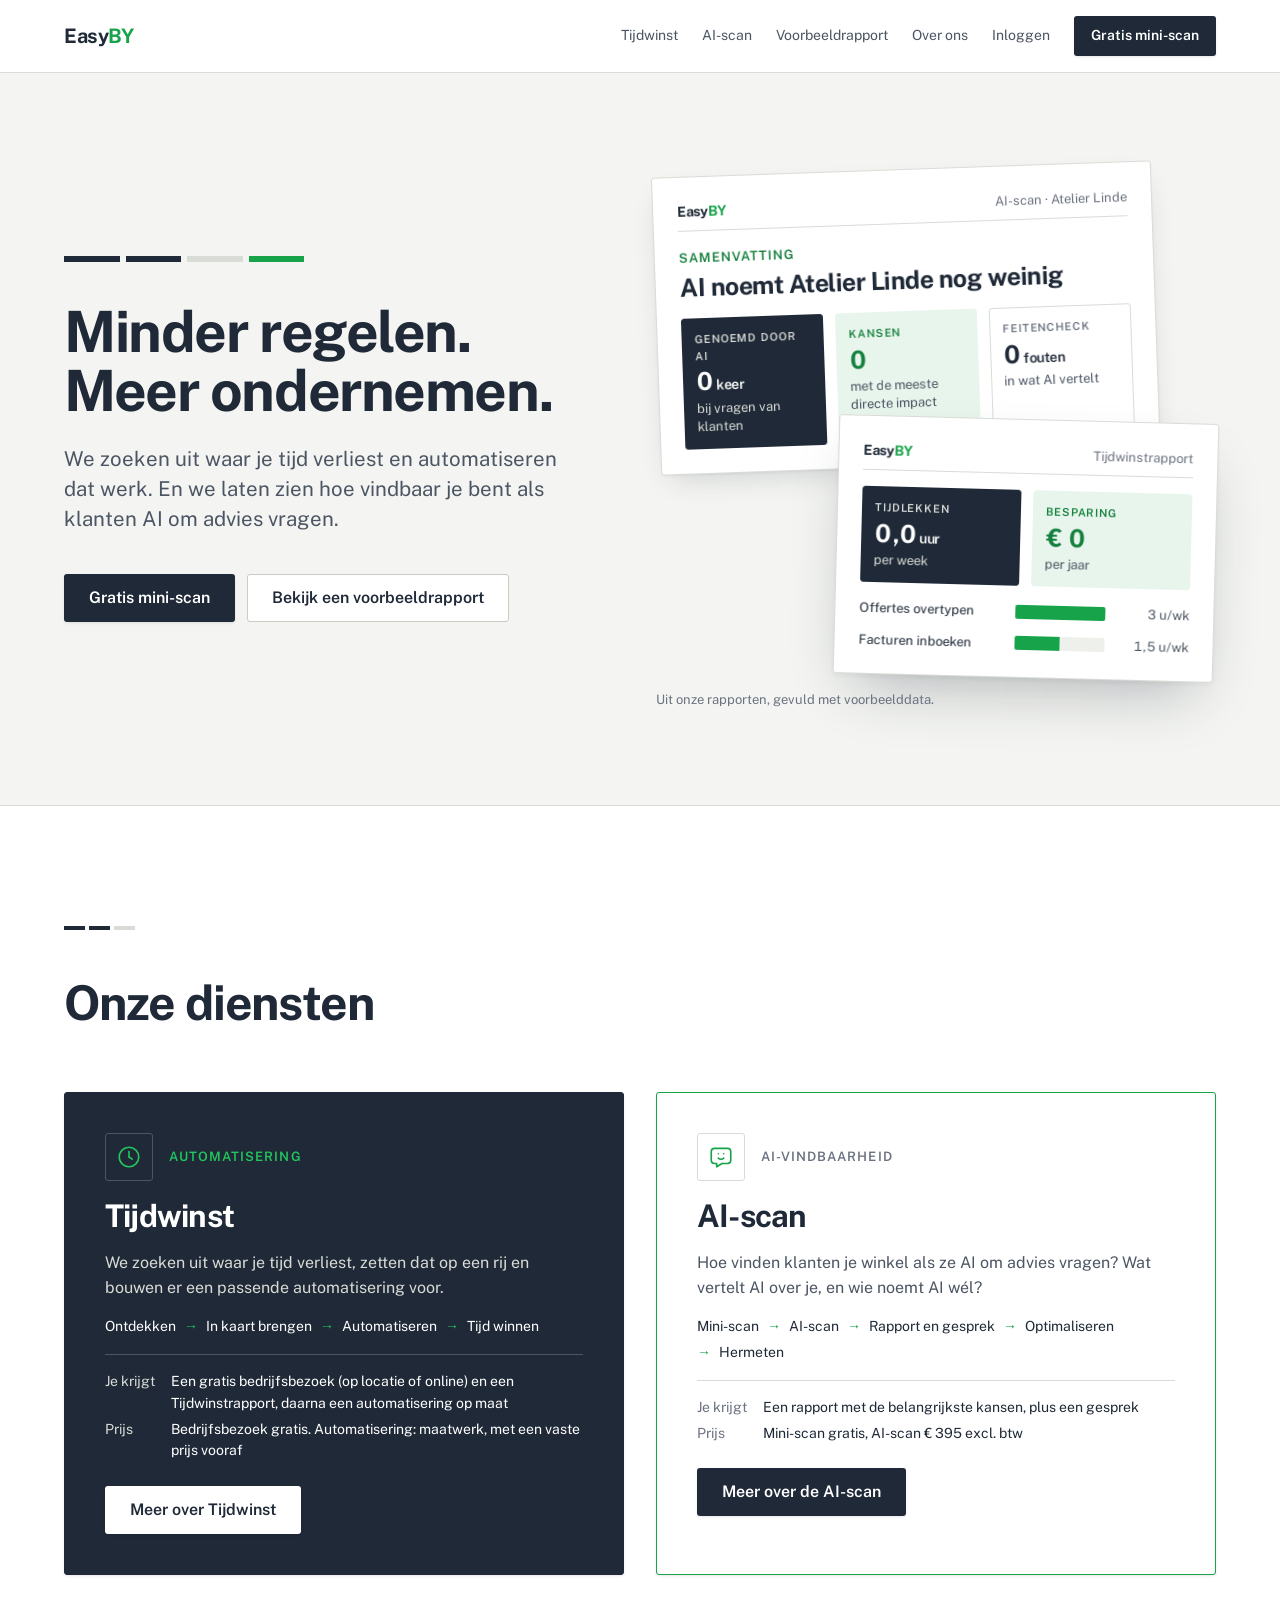
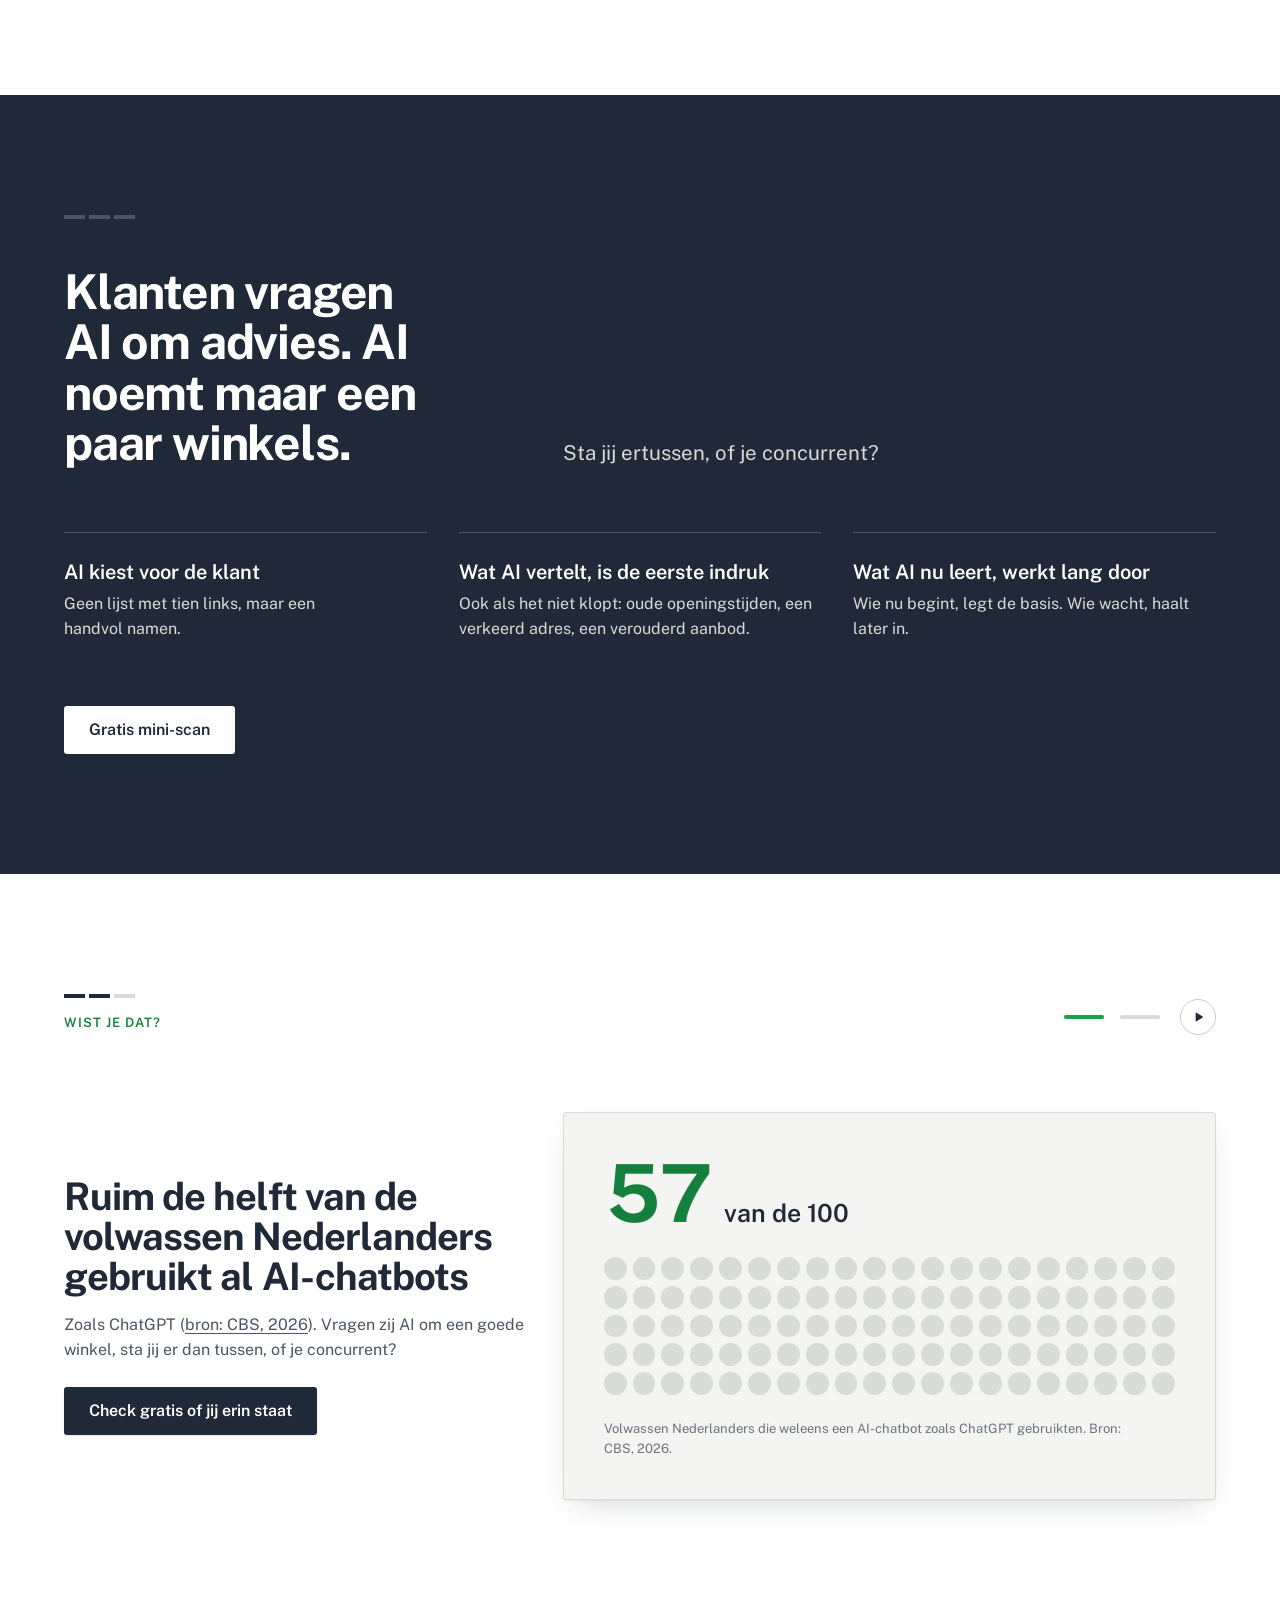
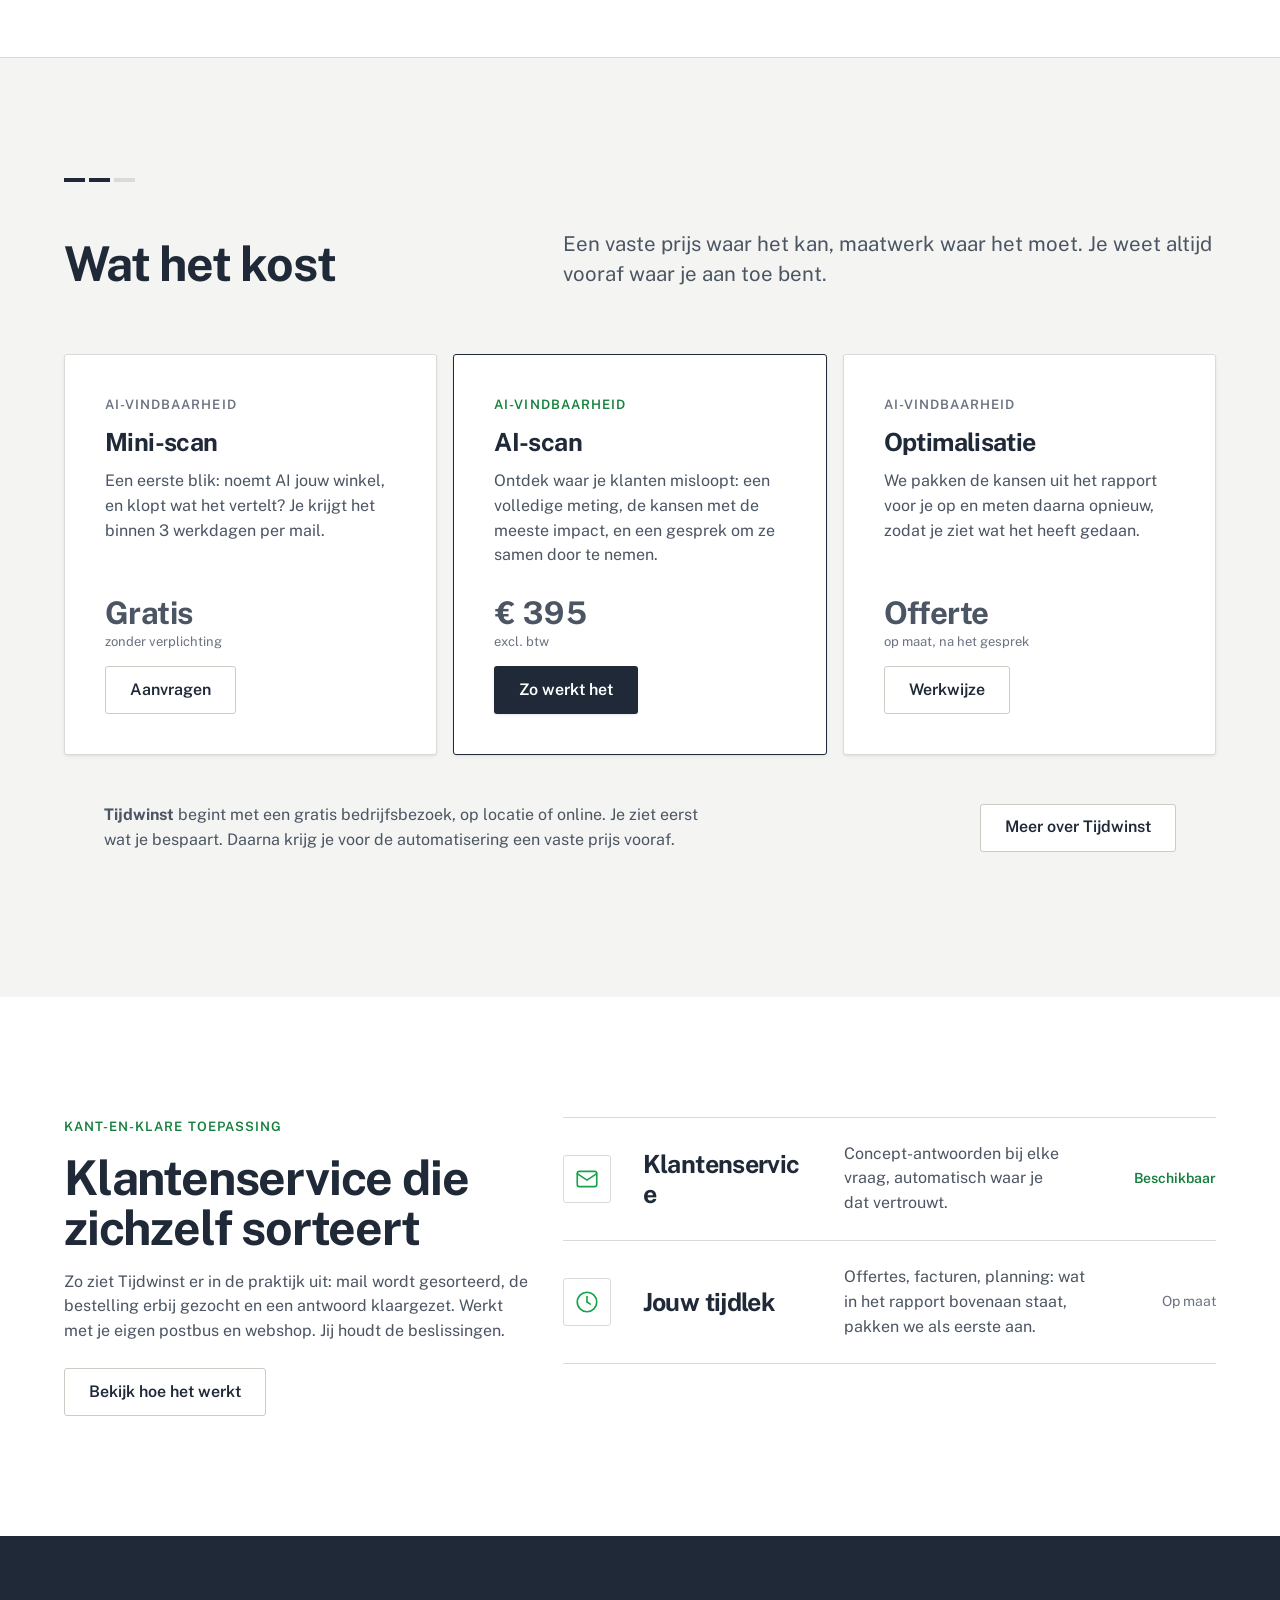
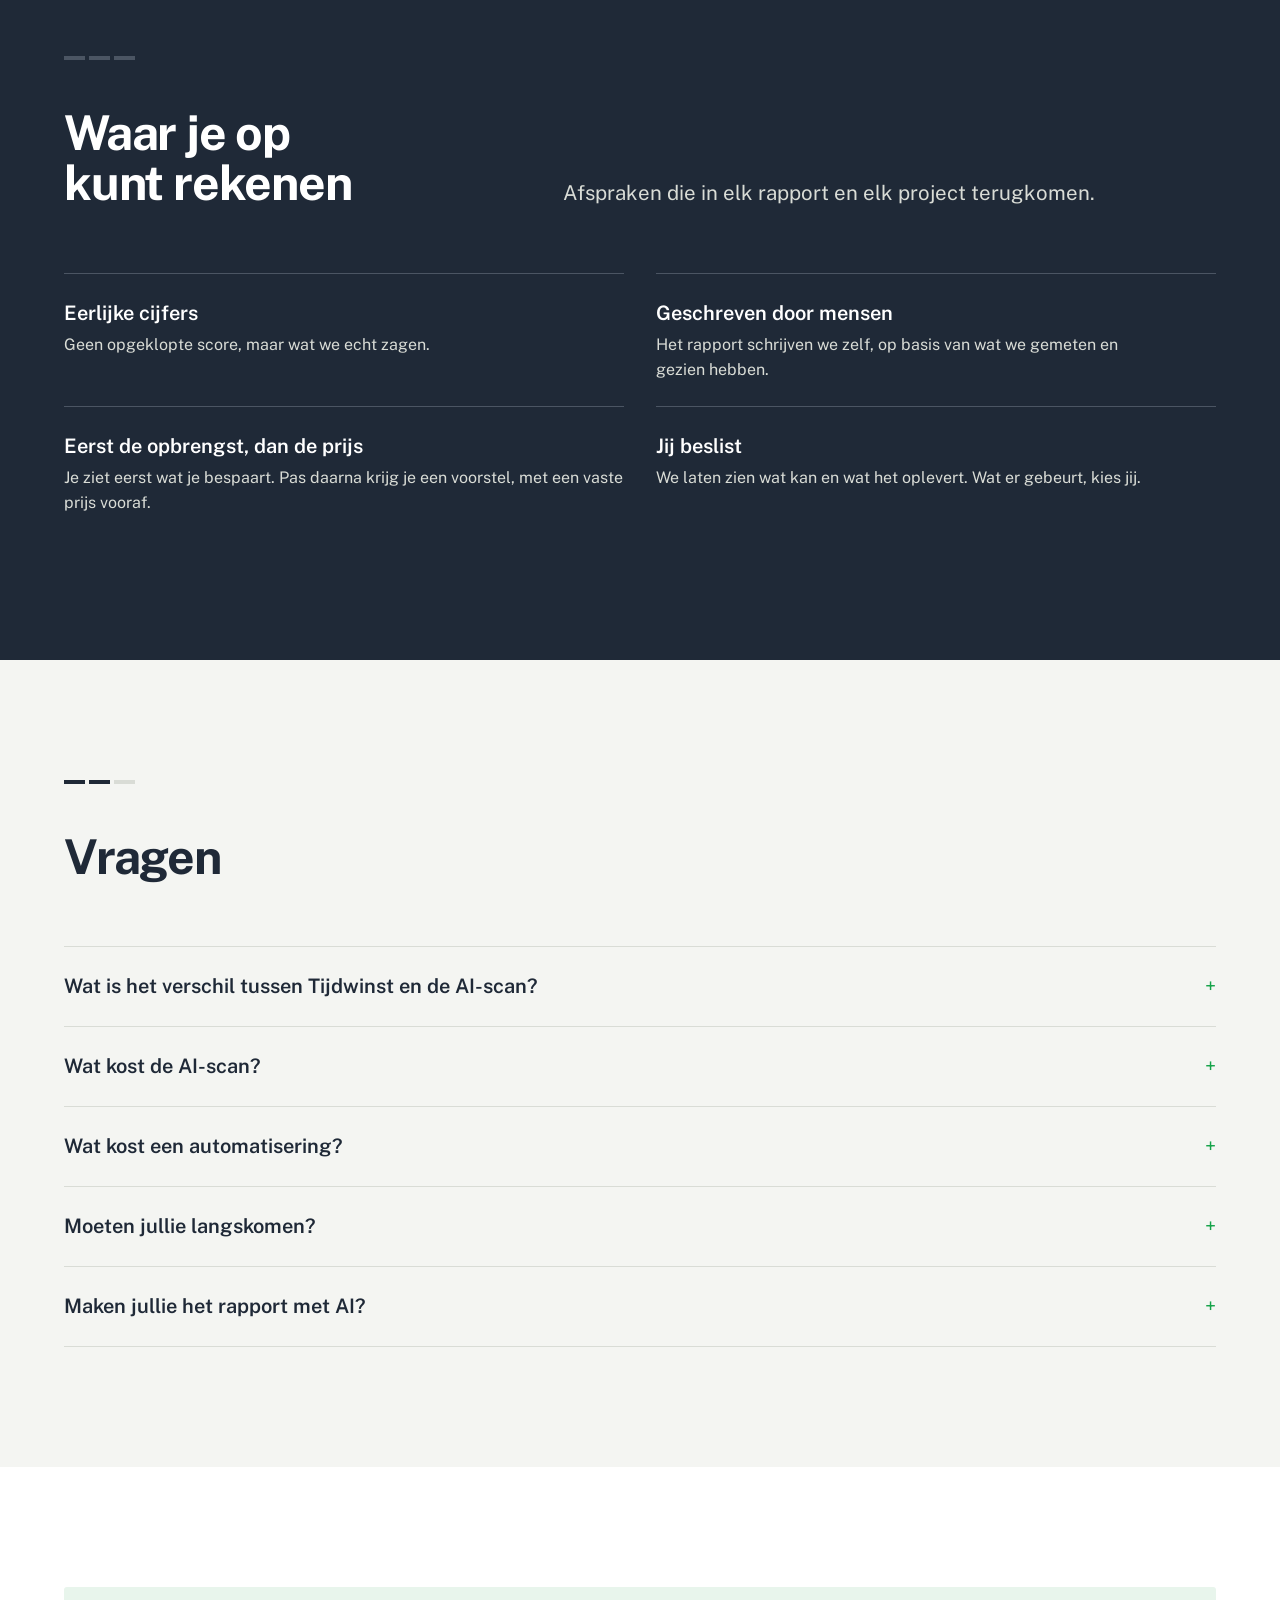
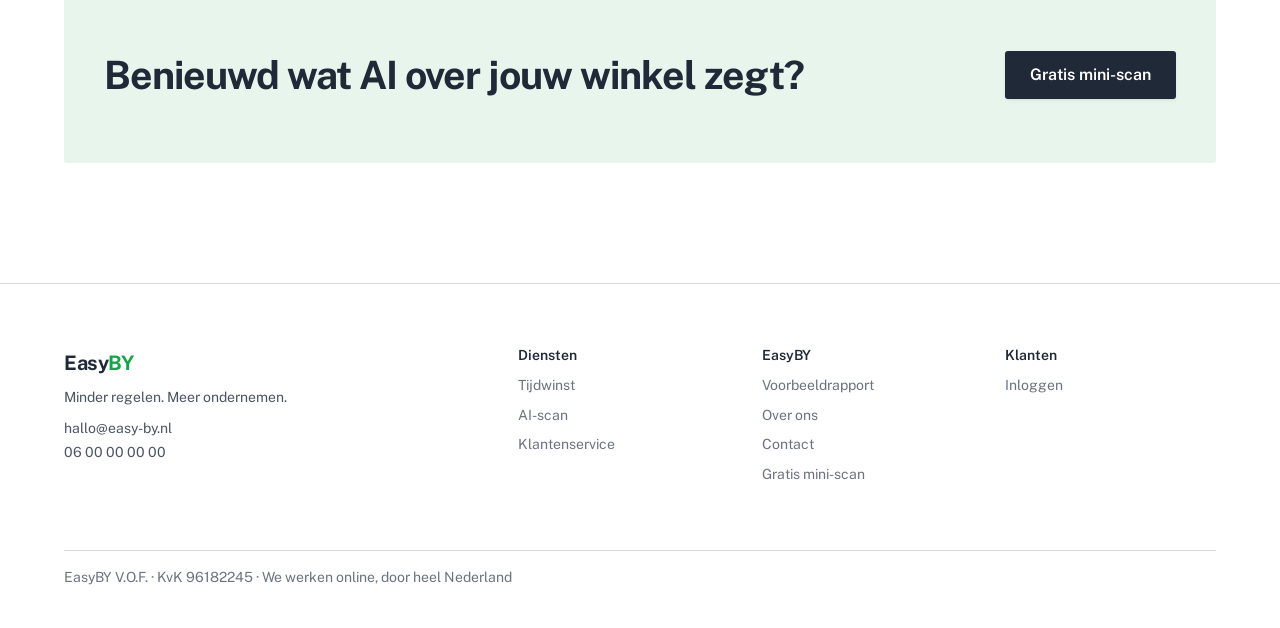
==== index.html @ 943b8119 "feat: wist je dat als carrousel met cbs-cijfer en ai-overzicht Co-Authored-By: Claude Opus 5.5 <nore" ====
<!doctype html>
<html lang="nl">
<head>
  <meta charset="utf-8">
  <meta name="viewport" content="width=device-width, initial-scale=1">
  <title>EasyBY: tijdwinst en AI-vindbaarheid voor ondernemers</title>
  <meta name="description" content="EasyBY automatiseert het regelwerk van ondernemers en laat zien hoe AI over je winkel praat. Gratis mini-scan, AI-scan voor € 395 excl. btw.">
  <link rel="preload" href="fonts/public-sans-latin.woff2" as="font" type="font/woff2" crossorigin>
  <link rel="stylesheet" href="site.css">
  <script src="site.js" defer></script>
  <script type="application/ld+json">
{
  "@context": "https://schema.org",
  "@graph": [
    {
      "@type": "Organization",
      "@id": "https://easy-by.nl/#organisatie",
      "name": "EasyBY V.O.F.",
      "url": "https://easy-by.nl/",
      "slogan": "Minder regelen. Meer ondernemen.",
      "email": "hallo@easy-by.nl",
      "areaServed": "NL",
      "identifier": {
        "@type": "PropertyValue",
        "propertyID": "KvK",
        "value": "96182245"
      }
    },
    {
      "@type": "Service",
      "name": "Tijdwinst: automatisering voor ondernemers",
      "provider": {
        "@id": "https://easy-by.nl/#organisatie"
      },
      "url": "https://easy-by.nl/tijdwinst.html",
      "description": "Uitzoeken waar ondernemers tijd verliezen, dat op een rij zetten in een Tijdwinstrapport en er een passende automatisering voor bouwen."
    },
    {
      "@type": "Service",
      "name": "AI-scan: AI-vindbaarheid voor winkels",
      "provider": {
        "@id": "https://easy-by.nl/#organisatie"
      },
      "url": "https://easy-by.nl/ai-scan.html",
      "description": "Laten zien hoe AI-assistenten over een winkel praten, of dat klopt en wie AI wél noemt.",
      "offers": [
        {
          "@type": "Offer",
          "name": "Mini-scan",
          "price": "0",
          "priceCurrency": "EUR"
        },
        {
          "@type": "Offer",
          "name": "AI-scan (rapport en gesprek)",
          "price": "395.00",
          "priceCurrency": "EUR",
          "priceSpecification": {
            "@type": "PriceSpecification",
            "price": "395.00",
            "priceCurrency": "EUR",
            "valueAddedTaxIncluded": false
          }
        }
      ]
    }
  ]
}
  </script>
</head>
<body>
  <header class="nav">
    <div class="container nav__in">
      <a class="wordmark" href="index.html" aria-label="EasyBY, naar de voorpagina">Easy<span>BY</span></a>
      <nav class="nav__links" aria-label="Hoofdmenu">
        <a href="tijdwinst.html">Tijdwinst</a>
        <a href="ai-scan.html"><span class="nobr">AI-scan</span></a>
        <a href="voorbeeldrapport.html">Voorbeeldrapport</a>
        <a href="over-ons.html">Over ons</a>
      </nav>
      <a class="nav__login" href="inloggen.html">Inloggen</a>
      <a class="btn btn--ink btn--sm" href="mini-scan.html">Gratis mini-scan</a>
    </div>
  </header>

  <main>
    <section class="hero">
      <div class="container hero__grid">
        <div>
          <div class="streepjes" aria-hidden="true"><i></i><i></i><i></i><i></i></div>
          <h1 class="belofte"><span>Minder regelen.</span> <span>Meer ondernemen.</span></h1>
          <p class="lead">We zoeken uit waar je tijd verliest en automatiseren dat werk. En we laten zien hoe vindbaar je bent als klanten AI om advies vragen.</p>
          <div class="actions">
            <a class="btn btn--ink" href="mini-scan.html">Gratis mini-scan</a>
            <a class="btn btn--line" href="voorbeeldrapport.html">Bekijk een voorbeeldrapport</a>
          </div>
        </div>

        <figure class="preview">
          <div class="r-sheet r-sheet--a" aria-label="Voorbeeld: samenvatting van een AI-scanrapport">
            <div class="r-head"><span class="wordmark">Easy<span>BY</span></span><span>AI-scan · Atelier Linde</span></div>
            <span class="label label--green">Samenvatting</span>
            <p class="r-title">AI noemt Atelier Linde nog weinig</p>
            <div class="r-tiles">
              <div class="r-tile r-tile--dark"><div class="label">Genoemd door AI</div><div class="r-figure">9<span> keer</span></div><div class="r-unit">bij vragen van klanten</div></div>
              <div class="r-tile r-tile--green"><div class="label">Kansen</div><div class="r-figure">3</div><div class="r-unit">met de meeste directe impact</div></div>
              <div class="r-tile"><div class="label">Feitencheck</div><div class="r-figure">2<span> fouten</span></div><div class="r-unit">in wat AI vertelt</div></div>
            </div>
          </div>
          <div class="r-sheet r-sheet--b" aria-label="Voorbeeld: samenvatting van een Tijdwinstrapport">
            <div class="r-head"><span class="wordmark">Easy<span>BY</span></span><span>Tijdwinstrapport</span></div>
            <div class="r-tiles" style="--tiles: 2">
              <div class="r-tile r-tile--dark"><div class="label">Tijdlekken</div><div class="r-figure">6,5<span> uur</span></div><div class="r-unit">per week</div></div>
              <div class="r-tile r-tile--green"><div class="label">Besparing</div><div class="r-figure">€ 10.465</div><div class="r-unit">per jaar</div></div>
            </div>
            <div class="r-bars">
              <div class="r-bar"><span class="r-bar__name">Offertes overtypen</span><span class="r-bar__track"><span class="r-bar__fill" style="--v: 1"></span></span><span class="r-bar__value">3 u/wk</span></div>
              <div class="r-bar"><span class="r-bar__name">Facturen inboeken</span><span class="r-bar__track"><span class="r-bar__fill" style="--v: 0.5"></span></span><span class="r-bar__value">1,5 u/wk</span></div>
            </div>
          </div>
          <figcaption>Uit onze rapporten, gevuld met voorbeelddata.</figcaption>
        </figure>
      </div>
    </section>

    <section class="section" id="diensten">
      <div class="container">
        <div class="section__head">
          <div class="streepjes streepjes--kop" aria-hidden="true"><i></i><i></i><i></i><i></i></div>
          <h2>Onze diensten</h2>
        </div>
        <div class="services">
          <article class="tile service service--dark reveal">
            <div class="service__top"><span class="icon" aria-hidden="true"><svg viewBox="0 0 24 24" fill="none" stroke="currentColor" stroke-width="1.5" stroke-linecap="round" stroke-linejoin="round"><path d="M3 12a9 9 0 1 0 18 0a9 9 0 1 0 -18 0" /><path d="M12 12l3 2" /><path d="M12 7v5" /></svg></span><span class="label">Automatisering</span></div>
            <h3>Tijdwinst</h3>
            <p>We zoeken uit waar je tijd verliest, zetten dat op een rij en bouwen er een passende automatisering voor.</p>
            <ol class="flow" aria-label="Werkwijze">
              <li>Ontdekken</li><li>In kaart brengen</li><li>Automatiseren</li><li>Tijd winnen</li>
            </ol>
            <dl class="service__facts">
              <dt>Je krijgt</dt><dd>Een gratis bedrijfsbezoek (op locatie of online) en een Tijdwinstrapport, daarna een automatisering op maat</dd>
              <dt>Prijs</dt><dd>Bedrijfsbezoek gratis. Automatisering: maatwerk, met een vaste prijs vooraf</dd>
            </dl>
            <a class="btn btn--ink" href="tijdwinst.html">Meer over Tijdwinst</a>
          </article>
          <article class="tile service service--accent reveal">
            <div class="service__top"><span class="icon" aria-hidden="true"><svg viewBox="0 0 24 24" fill="none" stroke="currentColor" stroke-width="1.5" stroke-linecap="round" stroke-linejoin="round"><path d="M18 4a3 3 0 0 1 3 3v8a3 3 0 0 1 -3 3h-5l-5 3v-3h-2a3 3 0 0 1 -3 -3v-8a3 3 0 0 1 3 -3h12" /><path d="M9.5 9h.01" /><path d="M14.5 9h.01" /><path d="M9.5 13a3.5 3.5 0 0 0 5 0" /></svg></span><span class="label">AI-vindbaarheid</span></div>
            <h3><span class="nobr">AI-scan</span></h3>
            <p>Hoe vinden klanten je winkel als ze AI om advies vragen? Wat vertelt AI over je, en wie noemt AI wél?</p>
            <ol class="flow" aria-label="Werkwijze">
              <li><span class="nobr">Mini-scan</span></li><li><span class="nobr">AI-scan</span></li><li>Rapport en gesprek</li><li>Optimaliseren</li><li>Hermeten</li>
            </ol>
            <dl class="service__facts">
              <dt>Je krijgt</dt><dd>Een rapport met de belangrijkste kansen, plus een gesprek</dd>
              <dt>Prijs</dt><dd><span class="nobr">Mini-scan</span> gratis, <span class="nobr">AI-scan</span> € 395 excl. btw</dd>
            </dl>
            <a class="btn btn--ink" href="ai-scan.html">Meer over de AI-scan</a>
          </article>
        </div>
      </div>
    </section>

    <section class="section board" id="waarom-nu">
      <div class="container">
        <div class="section__head">
          <div class="streepjes streepjes--kop" aria-hidden="true"><i></i><i></i><i></i><i></i></div>
          <h2>Klanten vragen AI om advies. AI noemt maar een paar winkels.</h2>
          <p class="lead">Sta jij ertussen, of je concurrent?</p>
        </div>
        <ul class="never never--3">
          <li><strong>AI kiest voor de klant</strong><span>Geen lijst met tien links, maar een handvol namen.</span></li>
          <li><strong>Wat AI vertelt, is de eerste indruk</strong><span>Ook als het niet klopt: oude openingstijden, een verkeerd adres, een verouderd aanbod.</span></li>
          <li><strong>Wat AI nu leert, werkt lang door</strong><span>Wie nu begint, legt de basis. Wie wacht, haalt later in.</span></li>
        </ul>
        <div class="board__cta"><a class="btn btn--light" href="mini-scan.html">Gratis mini-scan</a></div>
      </div>
    </section>

    <section class="section wistje" id="wist-je-dat">
      <div class="container">
        <div class="carrousel" data-interval="8000" role="region" aria-roledescription="carrousel" aria-label="Wist je dat?">
          <div class="carrousel__kop">
            <div>
              <div class="streepjes streepjes--kop" aria-hidden="true"><i></i><i></i><i></i><i></i></div>
              <span class="label label--green">Wist je dat?</span>
            </div>
            <div class="carrousel__bediening">
              <button class="carrousel__stip is-actief" type="button" aria-label="Dia 1: AI-chatbots in Nederland" aria-current="true"><span></span></button>
              <button class="carrousel__stip" type="button" aria-label="Dia 2: het AI-overzicht in Google"><span></span></button>
              <button class="carrousel__pauze" type="button" aria-label="Pauzeer de carrousel"><svg class="ico-pauze" viewBox="0 0 24 24" fill="currentColor" aria-hidden="true"><rect x="6" y="5" width="4" height="14" rx="1"/><rect x="14" y="5" width="4" height="14" rx="1"/></svg><svg class="ico-speel" viewBox="0 0 24 24" fill="currentColor" aria-hidden="true"><path d="M8 5.5v13a1 1 0 0 0 1.5 .86l10.5-6.5a1 1 0 0 0 0-1.72L9.5 4.64A1 1 0 0 0 8 5.5z"/></svg></button>
            </div>
          </div>
          <div class="carrousel__baan" aria-live="off">
            <article class="carrousel__dia split split--wistje is-actief" aria-roledescription="dia" aria-label="1 van 2">
              <div class="split__text">
                <h2>Ruim de helft van de volwassen Nederlanders gebruikt al <span class="nobr">AI-chatbots</span></h2>
                <p>Zoals ChatGPT (<a href="https://www.cbs.nl/nl-nl/longread/diversen/2026/ai-in-de-samenleving-ervaringen-en-opinies" rel="noopener" target="_blank">bron: CBS, 2026</a>). Vragen zij AI om een goede winkel, sta jij er dan tussen, of je concurrent?</p>
                <a class="btn btn--ink" href="mini-scan.html">Check gratis of jij erin staat</a>
              </div>
              <figure class="stat reveal" aria-label="57 van de 100 volwassen Nederlanders heeft weleens een AI-chatbot gebruikt">
                <div class="stat__cijfer"><span class="stat__getal">57</span><span class="stat__eenheid">van de 100</span></div>
                <div class="stat__stippen" aria-hidden="true"><i class="is-aan"></i><i class="is-aan"></i><i class="is-aan"></i><i class="is-aan"></i><i class="is-aan"></i><i class="is-aan"></i><i class="is-aan"></i><i class="is-aan"></i><i class="is-aan"></i><i class="is-aan"></i><i class="is-aan"></i><i class="is-aan"></i><i class="is-aan"></i><i class="is-aan"></i><i class="is-aan"></i><i class="is-aan"></i><i class="is-aan"></i><i class="is-aan"></i><i class="is-aan"></i><i class="is-aan"></i><i class="is-aan"></i><i class="is-aan"></i><i class="is-aan"></i><i class="is-aan"></i><i class="is-aan"></i><i class="is-aan"></i><i class="is-aan"></i><i class="is-aan"></i><i class="is-aan"></i><i class="is-aan"></i><i class="is-aan"></i><i class="is-aan"></i><i class="is-aan"></i><i class="is-aan"></i><i class="is-aan"></i><i class="is-aan"></i><i class="is-aan"></i><i class="is-aan"></i><i class="is-aan"></i><i class="is-aan"></i><i class="is-aan"></i><i class="is-aan"></i><i class="is-aan"></i><i class="is-aan"></i><i class="is-aan"></i><i class="is-aan"></i><i class="is-aan"></i><i class="is-aan"></i><i class="is-aan"></i><i class="is-aan"></i><i class="is-aan"></i><i class="is-aan"></i><i class="is-aan"></i><i class="is-aan"></i><i class="is-aan"></i><i class="is-aan"></i><i class="is-aan"></i><i></i><i></i><i></i><i></i><i></i><i></i><i></i><i></i><i></i><i></i><i></i><i></i><i></i><i></i><i></i><i></i><i></i><i></i><i></i><i></i><i></i><i></i><i></i><i></i><i></i><i></i><i></i><i></i><i></i><i></i><i></i><i></i><i></i><i></i><i></i><i></i><i></i><i></i><i></i><i></i><i></i><i></i><i></i></div>
                <figcaption>Volwassen Nederlanders die weleens een <span class="nobr">AI-chatbot</span> zoals ChatGPT gebruikten. Bron: CBS, 2026.</figcaption>
              </figure>
            </article>
            <article class="carrousel__dia split split--wistje" aria-roledescription="dia" aria-label="2 van 2">
              <div class="split__text">
                <h2>Google geeft nu vaak eerst zelf antwoord</h2>
                <p>Bij veel zoekopdrachten zet Google bovenaan een <strong class="nobr">AI-overzicht</strong>: een antwoord dat AI samenstelt, nog vóór de gewone zoekresultaten. Sinds mei 2025 ook in het Nederlands (<a href="https://blog.google/intl/nl-nl/product/zoeken-kijken/googlen-is-nu-nog-eenvoudiger-met-ai-overzichten-in-het-nederlands/" rel="noopener" target="_blank">bron: Google</a>).</p>
                <p>Dat antwoord noemt een paar winkels, en daar kijkt je klant als eerste naar. Je website schuift naar beneden, ook als je daar altijd bovenaan stond.</p>
                <p><strong>Daarom is <span class="nobr">AI-vindbaarheid</span> nu net zo belangrijk als gevonden worden in Google.</strong></p>
                <a class="btn btn--ink" href="mini-scan.html">Check gratis of jij erin staat</a>
              </div>
              <figure class="serp reveal" aria-label="Illustratie: een zoekpagina met bovenaan een AI-overzicht dat een paar winkels noemt, en de gewone zoekresultaten daaronder">
                <div class="serp__bar"><svg viewBox="0 0 24 24" fill="none" stroke="currentColor" stroke-width="1.75" stroke-linecap="round" stroke-linejoin="round" aria-hidden="true"><path d="M3 10a7 7 0 1 0 14 0a7 7 0 1 0 -14 0" /><path d="M21 21l-6 -6" /></svg><span>kledingwinkel in zwolle</span></div>
                <div class="serp__ai">
                  <div class="serp__ai-kop"><svg viewBox="0 0 24 24" fill="none" stroke="currentColor" stroke-width="1.75" stroke-linecap="round" stroke-linejoin="round" aria-hidden="true"><path d="M16 18a2 2 0 0 1 2 2a2 2 0 0 1 2 -2a2 2 0 0 1 -2 -2a2 2 0 0 1 -2 2m0 -12a2 2 0 0 1 2 2a2 2 0 0 1 2 -2a2 2 0 0 1 -2 -2a2 2 0 0 1 -2 2m-7 12a6 6 0 0 1 6 -6a6 6 0 0 1 -6 -6a6 6 0 0 1 -6 6a6 6 0 0 1 6 6" /></svg>AI-overzicht</div>
                  <p>Leuke kledingwinkels in Zwolle zijn onder andere:</p>
                  <ul>
                    <li><b>Boutique Noord</b>, bekend om Scandinavische merken</li>
                    <li><b>Studio Vlinder</b>, met een ruime collectie jurken</li>
                    <li class="serp__jij"><b>Jouw winkel?</b></li>
                  </ul>
                </div>
                <div class="serp__results" aria-hidden="true">
                  <div class="serp__result"><i></i><i></i><i></i></div>
                  <div class="serp__result"><i></i><i></i><i></i></div>
                </div>
                <figcaption>Illustratie met voorbeelddata. Gewone zoekresultaten staan pas onder het <span class="nobr">AI-overzicht</span>.</figcaption>
              </figure>
            </article>
          </div>
        </div>
      </div>
    </section>

    <section class="section section--kalk" id="aanbod">
      <div class="container">
        <div class="section__head">
          <div class="streepjes streepjes--kop" aria-hidden="true"><i></i><i></i><i></i><i></i></div>
          <h2>Wat het kost</h2>
          <p class="lead">Een vaste prijs waar het kan, maatwerk waar het moet. Je weet altijd vooraf waar je aan toe bent.</p>
        </div>
        <ul class="offer">
          <li class="tile reveal">
            <span class="label"><span class="nobr">AI-vindbaarheid</span></span>
            <h3><span class="nobr">Mini-scan</span></h3>
            <p>Een eerste blik: noemt AI jouw winkel, en klopt wat het vertelt? Je krijgt het binnen 3 werkdagen per mail.</p>
            <p class="price">Gratis<small>zonder verplichting</small></p><a class="btn btn--line" href="mini-scan.html">Aanvragen</a>
          </li>
          <li class="tile offer--main reveal">
            <span class="label label--green"><span class="nobr">AI-vindbaarheid</span></span>
            <h3><span class="nobr">AI-scan</span></h3>
            <p>Ontdek waar je klanten misloopt: een volledige meting, de kansen met de meeste impact, en een gesprek om ze samen door te nemen.</p>
            <p class="price">€ 395<small>excl. btw</small></p><a class="btn btn--ink" href="ai-scan.html">Zo werkt het</a>
          </li>
          <li class="tile reveal">
            <span class="label"><span class="nobr">AI-vindbaarheid</span></span>
            <h3>Optimalisatie</h3>
            <p>We pakken de kansen uit het rapport voor je op en meten daarna opnieuw, zodat je ziet wat het heeft gedaan.</p>
            <p class="price">Offerte<small>op maat, na het gesprek</small></p><a class="btn btn--line" href="ai-scan.html#werkwijze">Werkwijze</a>
          </li>
        </ul>
        <div class="offer__extra">
          <p><strong>Tijdwinst</strong> begint met een gratis bedrijfsbezoek, op locatie of online. Je ziet eerst wat je bespaart. Daarna krijg je voor de automatisering een vaste prijs vooraf.</p>
          <a class="btn btn--line" href="tijdwinst.html">Meer over Tijdwinst</a>
        </div>
      </div>
    </section>

    <section class="section">
      <div class="container split">
        <div class="split__text">
          <span class="label label--green">Kant-en-klare toepassing</span>
          <h2>Klantenservice die zichzelf sorteert</h2>
          <p>Zo ziet Tijdwinst er in de praktijk uit: mail wordt gesorteerd, de bestelling erbij gezocht en een antwoord klaargezet. Werkt met je eigen postbus en webshop. Jij houdt de beslissingen.</p>
          <a class="btn btn--line" href="klantenservice.html">Bekijk hoe het werkt</a>
        </div>
        <ul class="rows">
          <li>
            <span class="icon" aria-hidden="true"><svg viewBox="0 0 24 24" fill="none" stroke="currentColor" stroke-width="1.5" stroke-linecap="round" stroke-linejoin="round"><path d="M3 7a2 2 0 0 1 2 -2h14a2 2 0 0 1 2 2v10a2 2 0 0 1 -2 2h-14a2 2 0 0 1 -2 -2v-10" /><path d="M3 7l9 6l9 -6" /></svg></span>
            <h3>Klantenservice</h3>
            <p>Concept-antwoorden bij elke vraag, automatisch waar je dat vertrouwt.</p>
            <span class="state state--live">Beschikbaar</span>
          </li>
          <li>
            <span class="icon" aria-hidden="true"><svg viewBox="0 0 24 24" fill="none" stroke="currentColor" stroke-width="1.5" stroke-linecap="round" stroke-linejoin="round"><path d="M3 12a9 9 0 1 0 18 0a9 9 0 1 0 -18 0" /><path d="M12 12l3 2" /><path d="M12 7v5" /></svg></span>
            <h3>Jouw tijdlek</h3>
            <p>Offertes, facturen, planning: wat in het rapport bovenaan staat, pakken we als eerste aan.</p>
            <span class="state">Op maat</span>
          </li>
        </ul>
      </div>
    </section>

    <section class="section board">
      <div class="container">
        <div class="section__head">
          <div class="streepjes streepjes--kop" aria-hidden="true"><i></i><i></i><i></i><i></i></div>
          <h2>Waar je op kunt rekenen</h2>
          <p class="lead">Afspraken die in elk rapport en elk project terugkomen.</p>
        </div>
        <ul class="never">
          <li><strong>Eerlijke cijfers</strong><span>Geen opgeklopte score, maar wat we echt zagen.</span></li>
          <li><strong>Geschreven door mensen</strong><span>Het rapport schrijven we zelf, op basis van wat we gemeten en gezien hebben.</span></li>
          <li><strong>Eerst de opbrengst, dan de prijs</strong><span>Je ziet eerst wat je bespaart. Pas daarna krijg je een voorstel, met een vaste prijs vooraf.</span></li>
          <li><strong>Jij beslist</strong><span>We laten zien wat kan en wat het oplevert. Wat er gebeurt, kies jij.</span></li>
        </ul>
      </div>
    </section>

    <section class="section section--kalk" id="vragen">
      <div class="container">
        <div class="section__head">
          <div class="streepjes streepjes--kop" aria-hidden="true"><i></i><i></i><i></i><i></i></div>
          <h2>Vragen</h2>
        </div>
        <div class="faq">
          <details>
            <summary>Wat is het verschil tussen Tijdwinst en de AI-scan?</summary>
            <p>Tijdwinst gaat over binnen: werk dat je tijd kost, en hoe je dat automatiseert. De <span class="nobr">AI-scan</span> gaat over buiten: of klanten je winkel vinden als ze AI om advies vragen.</p>
          </details>
          <details>
            <summary>Wat kost de AI-scan?</summary>
            <p>De <span class="nobr">mini-scan</span> is gratis. De <span class="nobr">AI-scan</span> met rapport en gesprek kost € 395 excl. btw. Wil je daarna de kansen laten uitvoeren, dan krijg je een offerte op maat.</p>
          </details>
          <details>
            <summary>Wat kost een automatisering?</summary>
            <p>Dat hangt af van wat we bouwen. Je krijgt vooraf een vaste prijs, tenzij we samen iets anders afspreken. Zo kom je niet voor verrassingen te staan.</p>
          </details>
          <details>
            <summary>Moeten jullie langskomen?</summary>
            <p>Het kan, maar het hoeft niet. Het gratis bedrijfsbezoek kan op locatie of als online meeting. Het gesprek over de <span class="nobr">AI-scan</span> is online.</p>
          </details>
          <details>
            <summary>Maken jullie het rapport met AI?</summary>
            <p>Nee. Het rapport is gebaseerd op wat wij gemeten en gezien hebben, en wordt niet door AI geschreven.</p>
          </details>
        </div>
      </div>
    </section>

    <section class="band">
      <div class="container">
        <div class="band__in">
          <h2>Benieuwd wat AI over jouw winkel zegt?</h2>
          <a class="btn btn--ink" href="mini-scan.html">Gratis mini-scan</a>
        </div>
      </div>
    </section>
  </main>

  <footer class="footer">
    <div class="container">
      <div class="footer__grid footer__grid--4">
        <div>
          <a class="wordmark" href="index.html" aria-label="EasyBY, naar de voorpagina">Easy<span>BY</span></a>
          <p>Minder regelen. Meer ondernemen.</p>
          <!-- MOCK: contactgegevens zijn voorbeeldwaarden -->
          <p class="footer__contact"><a href="mailto:hallo@easy-by.nl">hallo@easy-by.nl</a><br><a href="tel:+31600000000">06 00 00 00 00</a></p>
        </div>
        <div>
          <h2>Diensten</h2>
          <ul>
            <li><a href="tijdwinst.html">Tijdwinst</a></li>
            <li><a href="ai-scan.html"><span class="nobr">AI-scan</span></a></li>
            <li><a href="klantenservice.html">Klantenservice</a></li>
          </ul>
        </div>
        <div>
          <h2>EasyBY</h2>
          <ul>
            <li><a href="voorbeeldrapport.html">Voorbeeldrapport</a></li>
            <li><a href="over-ons.html">Over ons</a></li>
            <li><a href="over-ons.html#contact">Contact</a></li>
            <li><a href="mini-scan.html">Gratis <span class="nobr">mini-scan</span></a></li>
          </ul>
        </div>
        <div>
          <h2>Klanten</h2>
          <ul>
            <li><a href="inloggen.html">Inloggen</a></li>
          </ul>
        </div>
      </div>
      <p class="footer__base">EasyBY V.O.F. · KvK 96182245 · We werken online, door heel Nederland</p>
    </div>
  </footer>
</body>
</html>
---- site.css ----
/* Hallmark · shape: Workbench · genre: modern-minimal · theme: EasyBY-huisstijl 1.0 (by request, uit tool-notion-automatisering) · job: sign up · draw: dbee46
 * hero: Banner · nav: wordmark and one action · footer: index columns · imagery: the product · signature: een klantmail en het concept-antwoord als tegels, goedgekeurd in merkgroen
 * axes: light/grotesk-sans/neutral-green · posture: restrained · contrast: pass · fold: pass · v2.0.0 */
/* Hallmark · pre-emit critique: P4 H4 E4 S4 R5 V4 · weakest: P, uitleg kan algemeen klinken; de hero toont het echte werk (een mail die een concept wordt) in plaats van beloftes */
/* Hallmark · waive 24b · .streepjes gap 6px · de vier streepjes van het EasyBY-merkteken staan in de huisstijl op precies 6px */
@import url("./tokens.css");
@import url("./base.css");

.num { font-variant-numeric: tabular-nums; }

/* Woordmerk: Easy in antraciet, BY in merkgroen */
.wordmark { font-weight: var(--weight-bold); font-size: var(--text-lg); letter-spacing: var(--tracking-figure); text-decoration: none; color: var(--color-ink); }
.wordmark span { color: var(--color-green); }

/* Merkteken: vier streepjes (antraciet, antraciet, steengrijs, groen) */
.streepjes { display: flex; gap: 6px; width: 240px; max-width: 60%; margin-bottom: var(--space-xl); }
.streepjes i { flex: 1; height: var(--bar-thin); background: var(--color-ink); }
.streepjes i:nth-child(3) { background: var(--color-rule); }
.streepjes i:nth-child(4) { background: var(--color-green); }

/* Chrome */
.nav { position: sticky; top: 0; z-index: var(--z-sticky-nav); background: var(--color-paper); border-bottom: var(--line-hair) solid var(--color-rule); }
.nav__in { display: flex; align-items: center; gap: var(--space-lg); min-height: 72px; }
.nav__links { display: flex; gap: var(--space-lg); margin-left: auto; font-size: var(--text-sm); }
.nav__links a[aria-current="page"] { color: var(--color-ink); text-decoration: underline; text-decoration-color: var(--color-green); }
.nav__login { font-size: var(--text-sm); color: var(--color-ink-2); text-decoration: none; padding: var(--space-xs) 0; }
.nav__login:hover { color: var(--color-ink); text-decoration: underline; text-decoration-color: var(--color-green); }
.nav__links a { text-decoration: none; color: var(--color-ink-2); padding: var(--space-xs) 0; }
.nav__links a:hover { color: var(--color-ink); text-decoration: underline; text-decoration-color: var(--color-green); }
@media (max-width: 64rem) { .nav__links { display: none; } .nav__login { margin-left: auto; } }

/* Knoppen: plat, kleine hoek */
.btn { display: inline-flex; align-items: center; justify-content: center; min-height: 48px; padding: 0 var(--space-lg); border: var(--line-hair) solid transparent; border-radius: var(--radius-tile); font-weight: var(--weight-semibold); font-size: var(--text-md); text-decoration: none; cursor: pointer; transition: background-color var(--dur-micro) var(--ease-out), border-color var(--dur-micro) var(--ease-out), color var(--dur-micro) var(--ease-out); }
.btn--ink { background: var(--color-ink); color: var(--color-on-dark); }
.btn--ink:hover { background: var(--color-ink-2); }
.btn--line { background: var(--color-paper); color: var(--color-ink); border-color: var(--color-rule-2); }
.btn--line:hover { border-color: var(--color-ink); }
.btn:active { background: var(--color-ink-2); color: var(--color-on-dark); }
.btn:focus-visible { outline: 2px solid var(--color-focus); outline-offset: 3px; transition: none; }
.btn[disabled], .btn[aria-disabled="true"] { opacity: 0.5; cursor: not-allowed; }
.btn--sm { min-height: 40px; padding: 0 var(--space-md); font-size: var(--text-sm); }

/* Tegels */
.tile { background: var(--color-paper); border: var(--line-hair) solid var(--color-rule); border-radius: var(--radius-tile); color: var(--color-ink); }

/* Hero */
.hero { padding-block: var(--space-3xl); background: var(--color-surface); border-bottom: var(--line-hair) solid var(--color-rule); }
.hero__grid { display: grid; grid-template-columns: minmax(0, 6fr) minmax(0, 6fr); gap: var(--gap-columns); align-items: center; }
.hero h1 { max-width: 13ch; font-size: clamp(2.75rem, 4.2vw + 1rem, 4.75rem); hyphens: manual; }
.hero .lead { margin-top: var(--space-lg); color: var(--color-ink-2); max-width: 38ch; }
.actions { display: flex; flex-wrap: wrap; gap: var(--space-sm); margin-top: var(--space-xl); }

.paperwork { position: relative; min-height: 470px; margin: 0; }
.mail { position: absolute; left: 0; top: 0; width: min(340px, 64%); padding: var(--space-lg); font-size: var(--text-sm); line-height: 1.55; }
.sheet { position: absolute; right: 0; top: 168px; width: min(410px, 76%); padding: var(--space-lg); font-size: var(--text-sm); line-height: 1.6; border-color: var(--color-rule-2); }
.meta { display: grid; grid-template-columns: auto minmax(0, 1fr); gap: var(--space-3xs) var(--space-sm); margin: 0 0 var(--space-sm); font-size: var(--text-xs); color: var(--color-muted); }
.meta dd { margin: 0; color: var(--color-ink); }
.sheet__head { display: flex; justify-content: space-between; align-items: baseline; gap: var(--space-sm); border-bottom: var(--line-hair) solid var(--color-rule); padding-bottom: var(--space-xs); margin-bottom: var(--space-sm); }
.sheet__head strong { font-weight: var(--weight-semibold); font-size: var(--text-md); }
.sheet p + p { margin-top: var(--space-xs); }
.chip { display: inline-block; padding: 1px var(--space-xs); border: var(--line-hair) solid var(--color-faint); border-radius: var(--radius-chip); font-size: var(--text-xs); color: var(--color-ink-2); }
.settled { display: flex; align-items: center; gap: var(--space-xs); margin-top: var(--space-md); padding: var(--space-xs) var(--space-sm); background: var(--color-green-tint); border-radius: var(--radius-tile); color: var(--color-green-dark); font-weight: var(--weight-semibold); }
.settled svg { width: 18px; height: 18px; flex: none; }

@media (max-width: 60rem) {
  .hero__grid { grid-template-columns: minmax(0, 1fr); }
  .paperwork { margin-top: var(--space-xl); }
}
@media (max-width: 40rem) {
  .hero { padding-block: var(--space-2xl); }
  .paperwork { min-height: 0; display: grid; gap: var(--space-md); }
  .mail, .sheet { position: relative; inset: auto; width: 100%; }
}

/* Secties */
.section { padding-block: var(--section-gap-s); }
.section + .section { border-top: var(--line-hair) solid var(--color-rule); }
.section__head { display: grid; grid-template-columns: minmax(0, 5fr) minmax(0, 7fr); gap: var(--gap-columns); align-items: end; margin-bottom: var(--space-2xl); }
.section__head p { color: var(--color-ink-2); }
@media (max-width: 60rem) { .section__head { grid-template-columns: minmax(0, 1fr); gap: var(--space-md); } }

/* Wat we doen: rijen met icoon */
.rows { list-style: none; margin: 0; padding: 0; border-top: var(--line-hair) solid var(--color-rule); }
.rows li { display: grid; grid-template-columns: var(--icon-frame) minmax(0, 4fr) minmax(0, 6fr) minmax(0, 2fr); gap: var(--gap-columns); align-items: center; padding-block: var(--space-lg); border-bottom: var(--line-hair) solid var(--color-rule); }
.icon { display: grid; place-items: center; width: var(--icon-frame); height: var(--icon-frame); border: var(--line-hair) solid var(--color-rule); border-radius: var(--radius-tile); color: var(--color-green); }
.icon svg { width: var(--icon-size); height: var(--icon-size); }
.rows h3 { font-size: var(--text-xl); }
.rows p { color: var(--color-ink-2); }
.rows .state { font-size: var(--text-sm); color: var(--color-muted); text-align: right; }
.rows .state--live { color: var(--color-green-dark); font-weight: var(--weight-semibold); }
@media (max-width: 40rem) { .rows li { grid-template-columns: var(--icon-frame) minmax(0, 1fr); gap: var(--space-xs) var(--space-md); } .rows li > :not(.icon) { grid-column: 2; } .rows .state { text-align: left; } }

/* Drie stappen */
.run { display: grid; grid-template-columns: minmax(0, 4fr) minmax(0, 8fr); gap: var(--gap-columns); }
.run__intro { position: sticky; top: 120px; align-self: start; }
.run__intro p { margin-top: var(--space-md); color: var(--color-ink-2); }
.steps { list-style: none; margin: 0; padding: 0; display: grid; gap: var(--space-md); counter-reset: stap; }
.step { padding: var(--space-xl); counter-increment: stap; display: grid; grid-template-columns: 3rem minmax(0, 1fr); gap: var(--space-xs) var(--space-lg); }
.step::before { content: counter(stap); grid-row: span 2; font-size: var(--text-3xl); font-weight: var(--weight-bold); letter-spacing: var(--tracking-figure); line-height: 1; color: var(--color-green); font-variant-numeric: tabular-nums; }
.step h3 { font-size: var(--text-xl); }
.step p { color: var(--color-ink-2); }
@media (max-width: 60rem) { .run { grid-template-columns: minmax(0, 1fr); } .run__intro { position: static; } }
@media (max-width: 40rem) { .step { padding: var(--space-lg); grid-template-columns: 2.25rem minmax(0, 1fr); } }

/* Antraciet vlak: wat er nooit gebeurt */
.board { background: var(--color-ink); color: var(--color-on-dark); }
.board h2 { color: var(--color-on-dark); }
.board .section__head p { color: var(--color-on-dark-soft); }
.never { display: grid; grid-template-columns: repeat(2, minmax(0, 1fr)); gap: 0 var(--gap-columns); list-style: none; margin: 0; padding: 0; }
.never li { padding-block: var(--space-lg); border-top: var(--line-hair) solid var(--color-line-on-dark); }
.never strong { display: block; font-weight: var(--weight-semibold); font-size: var(--text-lg); margin-bottom: var(--space-2xs); }
.never span { color: var(--color-on-dark-soft); }
@media (max-width: 40rem) { .never { grid-template-columns: minmax(0, 1fr); } }

/* Vragen */
.faq { border-top: var(--line-hair) solid var(--color-rule); }
.faq details { border-bottom: var(--line-hair) solid var(--color-rule); }
.faq summary { display: flex; justify-content: space-between; gap: var(--space-lg); padding-block: var(--space-lg); font-size: var(--text-lg); font-weight: var(--weight-semibold); cursor: pointer; list-style: none; }
.faq summary::-webkit-details-marker { display: none; }
.faq summary::after { content: "+"; color: var(--color-green); font-weight: var(--weight-regular); transition: transform var(--dur-short) var(--ease-out); }
.faq details[open] summary::after { transform: rotate(45deg); }
.faq summary:hover { color: var(--color-ink-2); }
.faq summary:focus-visible { outline: 2px solid var(--color-focus); outline-offset: 2px; }
.faq details p { padding-bottom: var(--space-lg); color: var(--color-ink-2); }

/* Slotband */
.band { padding-block: 0 var(--section-gap-s); }
.band__in { display: flex; flex-wrap: wrap; align-items: center; justify-content: space-between; gap: var(--space-lg); padding: var(--space-2xl) var(--space-xl); background: var(--color-green-tint); border-radius: var(--radius-tile); }
.band h2 { font-size: var(--text-3xl); }

/* Footer */
.footer { padding-block: var(--space-2xl) var(--space-xl); border-top: var(--line-hair) solid var(--color-rule); font-size: var(--text-sm); color: var(--color-muted); }
.footer__grid { display: grid; grid-template-columns: minmax(0, 2fr) repeat(2, minmax(0, 1fr)); gap: var(--gap-columns); }
.footer__grid > div > p { margin-top: var(--space-xs); color: var(--color-ink-2); }
.footer h2 { font-size: var(--text-sm); font-weight: var(--weight-semibold); letter-spacing: 0; color: var(--color-ink); margin-bottom: var(--space-sm); }
.footer ul { list-style: none; margin: 0; padding: 0; display: grid; gap: var(--space-xs); }
.footer a { text-decoration: none; }
.footer a:not(.wordmark):hover { color: var(--color-ink); text-decoration: underline; text-decoration-color: var(--color-green); }
.footer__base { margin-top: var(--space-2xl); padding-top: var(--space-md); border-top: var(--line-hair) solid var(--color-rule); }
@media (max-width: 40rem) { .footer__grid { grid-template-columns: minmax(0, 1fr); } }

/* Inloggen: compacte kaart, vaste groottes */
.login { min-height: calc(100vh - 73px); display: flex; flex-direction: column; justify-content: center; padding-block: var(--space-2xl); background: var(--color-surface); }
.login > .container { display: block; }
.login__card { width: 100%; max-width: 400px; margin-inline: auto; padding: var(--space-xl) var(--space-xl) var(--space-lg); }
.login__card .streepjes { width: 72px; max-width: none; gap: var(--space-2xs); margin-bottom: var(--space-lg); }
.login__card .streepjes i { height: var(--space-2xs); }
.login__card h1 { font-size: var(--text-2xl); letter-spacing: var(--tracking-figure); line-height: 1.15; max-width: none; }
.login__card .lead { margin-top: var(--space-2xs); color: var(--color-ink-2); font-size: var(--text-md); }
.field { margin-top: var(--space-lg); display: grid; gap: var(--space-xs); grid-template-columns: minmax(0, 1fr); }
.field label { font-size: var(--text-sm); font-weight: var(--weight-semibold); color: var(--color-ink); }
.input { display: flex; align-items: stretch; border: var(--line-hair) solid var(--color-faint); border-radius: var(--radius-input); background: var(--color-paper); transition: border-color var(--dur-micro) var(--ease-out); }
.input:hover { border-color: var(--color-ink-2); }
.input:focus-within { border-color: var(--color-focus); outline: 2px solid var(--color-focus); outline-offset: 1px; }
.input input { flex: 1; width: 100%; min-width: 0; min-height: 44px; padding: 0 var(--space-sm); border: 0; background: transparent; color: var(--color-ink); }
.input input:focus-visible { outline: none; }
.input input::placeholder { color: var(--color-muted); }
.input span { display: flex; align-items: center; padding: 0 var(--space-sm); color: var(--color-ink-2); border-left: var(--line-hair) solid var(--color-rule); background: var(--color-surface); font-size: var(--text-sm); white-space: nowrap; }
.input[data-invalid] { border-color: var(--color-error); }
.error { min-height: 1.25em; margin-top: var(--space-2xs); font-size: var(--text-xs); color: var(--color-error); }
.login__card .btn { width: 100%; min-height: 44px; margin-top: var(--space-xs); }
.login__note { margin-top: var(--space-lg); padding-top: var(--space-md); border-top: var(--line-hair) solid var(--color-rule); font-size: var(--text-xs); line-height: 1.5; color: var(--color-muted); }
@media (max-width: 40rem) { .login { justify-content: flex-start; padding-block: var(--space-xl); } .login__card { padding: var(--space-lg); } }

/* ------------------------------------------------------------------------
 * Bedrijfsplan: twee diensten, aanbod, rapportvoorbeelden, mini-scan.
 * De rapportonderdelen (.r-…) volgen de pdf-huisstijl uit
 * tool-notion-automatisering (automatisering/huisstijl/sjablonen/basis.css).
 * --------------------------------------------------------------------- */

/* Kleine kapitalen-label, zoals in de rapporten */
.label { font-size: var(--text-xs); font-weight: var(--weight-semibold); letter-spacing: 0.08em; text-transform: uppercase; color: var(--color-muted); }
.label--green { color: var(--color-green-dark); }
.eyebrow { margin-bottom: var(--space-md); }

/* Hero met een rapportvoorbeeld */
.hero h1.belofte { max-width: 12ch; }
.hero__note { margin-top: var(--space-md); font-size: var(--text-sm); color: var(--color-muted); }
.preview { position: relative; min-height: 480px; margin: 0; }
.preview .r-sheet { position: absolute; }
.preview .r-sheet--a { left: 0; top: 0; width: min(440px, 84%); }
.preview .r-sheet--b { right: 0; top: 230px; width: min(360px, 70%); }
.preview figcaption { position: absolute; left: 0; bottom: 0; font-size: var(--text-xs); color: var(--color-muted); }
@media (max-width: 60rem) { .preview { margin-top: var(--space-xl); } }
@media (max-width: 40rem) {
  .preview { min-height: 0; display: grid; gap: var(--space-md); }
  .preview .r-sheet, .preview figcaption { position: relative; inset: auto; width: 100%; }
}

/* Een rapportblad op het scherm */
.r-sheet { background: var(--color-paper); border: var(--line-hair) solid var(--color-rule); border-radius: var(--radius-tile); padding: var(--space-lg); color: var(--color-ink); font-size: var(--text-sm); line-height: 1.5; box-shadow: 0 1px 0 var(--color-rule); }
.r-head { display: flex; justify-content: space-between; align-items: baseline; gap: var(--space-sm); padding-bottom: var(--space-xs); margin-bottom: var(--space-md); border-bottom: var(--line-hair) solid var(--color-rule); font-size: var(--text-xs); color: var(--color-muted); }
.r-head .wordmark { font-size: var(--text-sm); }
.r-foot { display: flex; justify-content: space-between; gap: var(--space-sm); margin-top: var(--space-lg); padding-top: var(--space-xs); border-top: var(--line-hair) solid var(--color-rule); font-size: var(--text-xs); color: var(--color-muted); }
.r-title { font-size: var(--text-xl); letter-spacing: var(--tracking-figure); line-height: 1.2; margin: var(--space-2xs) 0 var(--space-md); max-width: none; }

/* Tegels met een kerncijfer */
.r-tiles { display: grid; grid-template-columns: repeat(var(--tiles, 3), minmax(0, 1fr)); gap: var(--space-sm); }
.r-tile { padding: var(--space-md); border-radius: var(--radius-tile); border: var(--line-hair) solid var(--color-rule); }
.r-tile .label { font-size: 0.6875rem; }
.r-tile--dark { background: var(--color-ink); border-color: var(--color-ink); color: var(--color-on-dark); }
.r-tile--dark .label, .r-tile--dark .r-unit { color: var(--color-on-dark-soft); }
.r-tile--green { background: var(--color-green-tint); border-color: var(--color-green-tint); }
.r-tile--green .label, .r-tile--green .r-figure { color: var(--color-green-dark); }
.r-figure { margin-top: var(--space-2xs); font-size: var(--text-2xl); font-weight: var(--weight-bold); letter-spacing: var(--tracking-figure); line-height: 1.1; font-variant-numeric: tabular-nums; }
.r-figure span { font-size: var(--text-md); font-weight: var(--weight-semibold); }
.r-unit { margin-top: var(--space-2xs); font-size: var(--text-xs); line-height: 1.4; color: var(--color-ink-2); }
.r-sheet .r-tiles + * { margin-top: var(--space-md); }
@media (max-width: 40rem) { .r-tiles { --tiles: 1 !important; } }

/* Staven: uren per week of aantal keer genoemd */
.r-bars { display: grid; gap: var(--space-sm); }
.r-bar { display: grid; grid-template-columns: minmax(0, 9rem) minmax(0, 1fr) 4.5rem; gap: var(--space-sm); align-items: center; font-size: var(--text-xs); }
.r-bar__track { height: var(--bar-thick); background: var(--color-track); border-radius: var(--radius-chip); overflow: hidden; }
.r-bar__fill { display: block; height: 100%; width: calc(var(--v) * 100%); background: var(--chart-1); }
.r-bar--muted .r-bar__fill { background: var(--chart-4); }
.r-bar--self .r-bar__name { font-weight: var(--weight-semibold); }
.r-bar__value { text-align: right; font-variant-numeric: tabular-nums; color: var(--color-ink-2); }
@media (max-width: 40rem) { .r-bar { grid-template-columns: minmax(0, 1fr) 4.5rem; } .r-bar__track { grid-column: 1 / -1; grid-row: 2; } }

/* Tabellen in een rapport */
.r-table { width: 100%; border-collapse: collapse; font-size: var(--text-xs); }
.r-table th { text-align: left; font-weight: var(--weight-semibold); color: var(--color-muted); padding: var(--space-xs) var(--space-xs) var(--space-xs) 0; border-bottom: var(--line-hair) solid var(--color-ink); }
.r-table td { padding: var(--space-xs) var(--space-xs) var(--space-xs) 0; border-bottom: var(--line-hair) solid var(--color-rule); vertical-align: top; }
.r-table .num { text-align: right; }
.verdict { display: inline-flex; align-items: center; gap: var(--space-2xs); font-weight: var(--weight-semibold); white-space: nowrap; }
.verdict::before { content: ""; width: 8px; height: 8px; border-radius: 50%; background: currentColor; }
.verdict--ok { color: var(--color-green-dark); }
.verdict--part { color: var(--color-ink-2); }
.verdict--wrong { color: var(--color-error); }

/* Citaat */
.r-quote { position: relative; padding-left: var(--space-lg); font-size: var(--text-md); font-weight: var(--weight-semibold); line-height: 1.4; border-left: var(--line-strong) solid var(--color-green); }
.r-quote cite { display: block; margin-top: var(--space-2xs); font-size: var(--text-xs); font-style: normal; font-weight: var(--weight-regular); color: var(--color-muted); }

/* Kansrijen */
.r-chances { border-top: var(--line-hair) solid var(--color-ink); }
.r-chance { display: grid; grid-template-columns: 2rem minmax(0, 1fr) auto; gap: var(--space-sm); align-items: baseline; padding-block: var(--space-xs); border-bottom: var(--line-hair) solid var(--color-rule); font-size: var(--text-xs); }
.r-chance b { color: var(--color-green); font-variant-numeric: tabular-nums; }
.r-chance span:last-child { color: var(--color-muted); }

/* Twee diensten */
.services { display: grid; grid-template-columns: repeat(2, minmax(0, 1fr)); gap: var(--gap-columns); }
.service { display: grid; align-content: start; gap: var(--space-md); padding: var(--space-xl); }
.service__top { display: flex; align-items: center; gap: var(--space-md); }
.service h3 { font-size: var(--text-2xl); }
.service p { color: var(--color-ink-2); }
.flow { list-style: none; margin: 0; padding: 0; display: flex; flex-wrap: wrap; gap: var(--space-2xs) var(--space-xs); font-size: var(--text-sm); }
.flow li { display: inline-flex; align-items: center; gap: var(--space-xs); }
.flow li + li::before { content: "→"; color: var(--color-green); }
.service__facts { display: grid; grid-template-columns: auto minmax(0, 1fr); gap: var(--space-2xs) var(--space-md); margin: 0; padding-top: var(--space-md); border-top: var(--line-hair) solid var(--color-rule); font-size: var(--text-sm); }
.service__facts dt { color: var(--color-muted); }
.service__facts dd { margin: 0; }
.service .btn { justify-self: start; margin-top: var(--space-xs); }
@media (max-width: 60rem) { .services { grid-template-columns: minmax(0, 1fr); } }
@media (max-width: 40rem) { .service { padding: var(--space-lg); } }

/* Aanbod */
.offer { display: grid; grid-template-columns: repeat(3, minmax(0, 1fr)); gap: var(--space-md); list-style: none; margin: 0; padding: 0; }
.offer > li { display: grid; grid-template-rows: auto auto 1fr auto; gap: var(--space-sm); padding: var(--space-xl); }
.offer h3 { font-size: var(--text-xl); }
.offer .price { font-size: var(--text-2xl); font-weight: var(--weight-bold); letter-spacing: var(--tracking-figure); line-height: 1.1; font-variant-numeric: tabular-nums; }
.offer .price small { display: block; margin-top: var(--space-2xs); font-size: var(--text-xs); font-weight: var(--weight-regular); letter-spacing: 0; color: var(--color-muted); }
.offer p { color: var(--color-ink-2); }
.offer .btn { justify-self: start; }
.offer > li.offer--main { border-color: var(--color-ink); border-width: var(--line-strong); }
.offer__extra { margin-top: var(--space-lg); padding: var(--space-lg) var(--space-xl); display: flex; flex-wrap: wrap; justify-content: space-between; align-items: center; gap: var(--space-md); background: var(--color-surface); border-radius: var(--radius-tile); }
.offer__extra p { color: var(--color-ink-2); max-width: 60ch; }
@media (max-width: 60rem) { .offer { grid-template-columns: minmax(0, 1fr); } }
@media (max-width: 40rem) { .offer > li { padding: var(--space-lg); } .offer__extra { padding: var(--space-lg); } }

/* Twee kolommen: tekst en een rapportblad */
.split { display: grid; grid-template-columns: minmax(0, 5fr) minmax(0, 7fr); gap: var(--gap-columns); align-items: start; }
.split__text { display: grid; gap: var(--space-md); }
.split__text p { color: var(--color-ink-2); }
.split__text .btn { justify-self: start; margin-top: var(--space-xs); }
.ticks { list-style: none; margin: 0; padding: 0; display: grid; gap: var(--space-xs); }
.ticks li { display: grid; grid-template-columns: 1.25rem minmax(0, 1fr); gap: var(--space-xs); }
.ticks li::before { content: ""; width: 10px; height: 6px; margin-top: 0.45em; border-left: 2px solid var(--color-green); border-bottom: 2px solid var(--color-green); transform: rotate(-45deg); }
@media (max-width: 60rem) { .split { grid-template-columns: minmax(0, 1fr); } }

/* Over ons */
.about { display: grid; grid-template-columns: repeat(3, minmax(0, 1fr)); gap: var(--gap-columns); list-style: none; margin: 0; padding: 0; border-top: var(--line-hair) solid var(--color-rule); }
.about li { padding-top: var(--space-lg); }
.about strong { display: block; font-size: var(--text-lg); margin-bottom: var(--space-2xs); }
.about span { color: var(--color-ink-2); }
@media (max-width: 40rem) { .about { grid-template-columns: minmax(0, 1fr); } }

/* Mini-scan aanvragen */
.request { display: grid; grid-template-columns: minmax(0, 5fr) minmax(0, 7fr); gap: var(--gap-columns); padding: var(--space-2xl) var(--space-xl); background: var(--color-green-tint); border-radius: var(--radius-tile); }
.request h2 { font-size: var(--text-3xl); }
.request__text { display: grid; align-content: start; gap: var(--space-md); }
.request__text p { color: var(--color-ink-2); }
.request form { display: grid; grid-template-columns: repeat(2, minmax(0, 1fr)); gap: var(--space-md); align-content: start; }
.request .field { margin-top: 0; }
.request .field--wide, .request .btn, .request .form-note { grid-column: 1 / -1; }
.request .btn { justify-self: start; }
.form-note { font-size: var(--text-xs); color: var(--color-muted); }
@media (max-width: 60rem) { .request { grid-template-columns: minmax(0, 1fr); } }
@media (max-width: 40rem) { .request { padding: var(--space-lg); } .request form { grid-template-columns: minmax(0, 1fr); } }

/* Pagina-intro voor de dienstpagina's */
.intro { padding-block: var(--space-3xl) var(--space-2xl); background: var(--color-surface); border-bottom: var(--line-hair) solid var(--color-rule); }
.intro h1 { font-size: var(--text-display-s); max-width: 16ch; }
.intro .lead { margin-top: var(--space-lg); color: var(--color-ink-2); }
.crumb { display: inline-block; margin-bottom: var(--space-md); font-size: var(--text-sm); color: var(--color-ink-2); }
@media (max-width: 40rem) { .intro { padding-block: var(--space-2xl) var(--space-xl); } }

/* Voorbeeldrapport: bladen onder elkaar */
.mock-note { display: flex; gap: var(--space-sm); align-items: baseline; padding: var(--space-sm) var(--space-md); border: var(--line-hair) dashed var(--color-faint); border-radius: var(--radius-tile); font-size: var(--text-sm); color: var(--color-ink-2); }
.mock-note strong { color: var(--color-ink); }
.tabs { display: flex; flex-wrap: wrap; gap: var(--space-xs); margin-bottom: var(--space-xl); }
.tabs a { padding: var(--space-xs) var(--space-md); border: var(--line-hair) solid var(--color-rule-2); border-radius: var(--radius-tile); text-decoration: none; font-weight: var(--weight-semibold); font-size: var(--text-sm); }
.tabs a:hover { border-color: var(--color-ink); }
.report { display: grid; gap: var(--space-xl); justify-items: center; }
.report + .report { margin-top: var(--space-2xl); }
.report .r-sheet { width: 100%; max-width: 820px; padding: var(--space-xl) var(--space-2xl); font-size: var(--text-md); }
.report .r-title { font-size: var(--text-2xl); }
.report .r-block + .r-block { margin-top: var(--space-xl); }
.report .r-block > .label { display: block; margin-bottom: var(--space-sm); }
.report .r-table, .report .r-chance, .report .r-bar { font-size: var(--text-sm); }
.report .r-unit { font-size: var(--text-sm); }
.report .r-figure { font-size: var(--text-3xl); }
.r-cover { display: grid; gap: var(--space-md); min-height: 420px; align-content: space-between; }
.r-cover .streepjes { margin-bottom: 0; }
.r-cover__name { font-size: var(--text-display-s); line-height: 1.05; letter-spacing: var(--tracking-display); max-width: none; }
.r-cover__kicker { letter-spacing: 0.1em; text-transform: uppercase; font-size: var(--text-sm); font-weight: var(--weight-semibold); color: var(--color-green-dark); }
.r-cols { display: grid; grid-template-columns: minmax(0, 2fr) minmax(0, 1fr); gap: var(--space-lg); }
.r-aside { font-size: var(--text-sm); color: var(--color-muted); }
.r-steps { list-style: none; margin: 0; padding: 0; display: grid; gap: var(--space-sm); counter-reset: s; }
.r-steps li { display: grid; grid-template-columns: 2rem minmax(0, 1fr); gap: var(--space-sm); counter-increment: s; }
.r-steps li::before { content: counter(s); font-weight: var(--weight-bold); color: var(--color-green); font-size: var(--text-lg); line-height: 1.2; }
.r-result { padding: var(--space-md); background: var(--color-green-tint); border-radius: var(--radius-tile); color: var(--color-green-dark); }
@media (max-width: 40rem) { .report .r-sheet { padding: var(--space-lg); } .r-cols { grid-template-columns: minmax(0, 1fr); } .r-cover { min-height: 0; } }
.footer__grid--4 { grid-template-columns: minmax(0, 2fr) repeat(3, minmax(0, 1fr)); }
.footer__contact { margin-top: var(--space-md); line-height: 1.7; }
@media (max-width: 40rem) { .footer__grid--4 { grid-template-columns: minmax(0, 1fr); } }
.preview--single { min-height: 0; display: grid; gap: var(--space-sm); }
.preview--single .r-sheet, .preview--single figcaption { position: relative; inset: auto; width: 100%; max-width: 520px; }
.mock-note { margin-bottom: var(--space-xl); }
@media (max-width: 64rem) { .nav__links + .btn { margin-left: auto; } }
/* Hero-voorbeeld: compacte tegels */
.preview .r-figure { font-size: var(--text-xl); white-space: nowrap; }
.preview .r-figure span { font-size: var(--text-sm); }
.preview .r-tile { padding: var(--space-sm); }
.preview .r-sheet--a { width: min(500px, 92%); }
.preview .r-sheet--b { top: 250px; width: min(380px, 76%); }
.preview figcaption { bottom: auto; top: calc(100% - 1.5em); }
.preview:not(.preview--single) { min-height: 540px; }
@media (max-width: 40rem) { .preview:not(.preview--single) { min-height: 0; } .preview figcaption { top: auto; } }
.r-title { font-weight: var(--weight-bold); }
.r-findings { margin: var(--space-xs) 0 0; padding-left: var(--space-md); display: grid; gap: var(--space-xs); }
.r-findings li::marker { color: var(--color-green); }
@media (max-width: 40rem) {
  .preview .r-sheet--a, .preview .r-sheet--b, .preview figcaption { position: relative; inset: auto; top: auto; width: 100%; }
}
.hero h1.belofte { max-width: none; }
.belofte span { display: block; }
/* Eén rapportblad naast de tekst: geen overlap */
.preview.preview--single .r-sheet, .preview.preview--single figcaption { position: relative; inset: auto; top: auto; width: 100%; max-width: 520px; }
.hero h1.belofte { font-size: clamp(2.25rem, 3.2vw + 1rem, 4.5rem); }
.belofte span { white-space: nowrap; }
.contact { display: grid; grid-template-columns: auto minmax(0, 1fr); gap: var(--space-sm) var(--space-lg); margin: 0; padding: var(--space-xl); }
.contact dt { color: var(--color-muted); }
.contact dd { margin: 0; font-weight: var(--weight-semibold); }
@media (max-width: 40rem) { .contact { padding: var(--space-lg); } }

/* ------------------------------------------------------------------------
 * Diepte en beweging
 * --------------------------------------------------------------------- */

/* 2. Laagjes: schaduw op rapportbladen en kaarten, optillen bij hover */
.r-sheet { box-shadow: var(--shadow-md); }
.preview .r-sheet--b { box-shadow: var(--shadow-lg); }
.service, .offer > li, .step, .contact { box-shadow: var(--shadow-sm); transition: transform var(--dur-short) var(--ease-out), box-shadow var(--dur-short) var(--ease-out), border-color var(--dur-short) var(--ease-out); }
.service:hover, .offer > li:hover, .step:hover { transform: translateY(var(--lift)); box-shadow: var(--shadow-md); }
.btn--ink { box-shadow: var(--shadow-sm); }

/* Rapporten op het bureau: licht gedraaid op brede schermen */
@media (min-width: 40.01rem) {
  .preview:not(.preview--single) .r-sheet--a { transform: rotate(var(--tilt-a)); }
  .preview:not(.preview--single) .r-sheet--b { transform: rotate(var(--tilt-b)); }
}

/* 3. Afwisseling in vlakken */
.section--kalk { background: var(--color-surface); }
.section--kalk, .section--kalk + .section, .board, .board + .section, .section + .board { border-top: 0; }
.section--kalk .tile { background: var(--color-paper); }
.service--dark { background: var(--color-ink); border-color: var(--color-ink); color: var(--color-on-dark); }
.service--dark p, .service--dark .service__facts dt { color: var(--color-on-dark-soft); }
.service--dark .label { color: var(--color-green-on-dark); }
.service--dark .icon { border-color: var(--color-line-on-dark); color: var(--color-green-on-dark); }
.service--dark .service__facts { border-top-color: var(--color-line-on-dark); }
.service--dark .flow li + li::before { color: var(--color-green-on-dark); }
.service--dark .btn--ink { background: var(--color-paper); color: var(--color-ink); }
.service--dark .btn--ink:hover { background: var(--color-green-tint); }
.service--accent { border-color: var(--color-green); border-width: var(--line-strong); }

/* 4. De vier streepjes als kopmotief */
.streepjes--kop { width: 96px; max-width: none; gap: var(--space-2xs); margin-bottom: var(--space-md); grid-column: 1 / -1; }
.streepjes--kop i { height: var(--space-2xs); }
.streepjes i:nth-child(4) { transform-origin: left center; }
.board .streepjes i:nth-child(-n+3) { background: var(--color-line-on-dark); }

/* 1. Beweging: alleen met JavaScript en zonder voorkeur voor minder beweging */
@keyframes opkomen { from { opacity: 0; translate: 0 18px; } to { opacity: 1; translate: 0 0; } }
.beweeg .r-sheet, .beweeg .reveal { opacity: 0; }
.beweeg .r-sheet.is-in, .beweeg .reveal.is-in { animation: opkomen var(--dur-long) var(--ease-out) both; }
.beweeg .preview .r-sheet--b.is-in { animation-delay: 180ms; }
.beweeg .r-bar__fill { transform: scaleX(0); transform-origin: left center; transition: transform 900ms var(--ease-out) 250ms; }
.beweeg .is-in .r-bar__fill { transform: scaleX(1); }
.beweeg .streepjes i:nth-child(4) { transform: scaleX(0); transition: transform 700ms var(--ease-out) 150ms; }
.beweeg .streepjes.is-in i:nth-child(4) { transform: scaleX(1); }
.beweeg .steps .step.reveal.is-in:nth-child(2) { animation-delay: 80ms; }
.beweeg .steps .step.reveal.is-in:nth-child(3) { animation-delay: 160ms; }
.beweeg .steps .step.reveal.is-in:nth-child(4) { animation-delay: 240ms; }
.beweeg .steps .step.reveal.is-in:nth-child(5) { animation-delay: 320ms; }
.section--kalk + .band { padding-top: var(--section-gap-s); }

/* Aanbod: rijen van alle kaarten op één lijn (subgrid) */
.offer { row-gap: 0; }
.offer > li { grid-row: span 5; grid-template-rows: subgrid; row-gap: var(--space-sm); align-content: start; }
.offer > li > p:not(.price) { align-self: start; }
.offer .price { align-self: end; margin-top: var(--space-md); }
.offer .price small { min-height: 1.5em; }
@media (max-width: 60rem) {
  .offer { row-gap: var(--space-md); }
  .offer > li { grid-row: auto; grid-template-rows: none; }
}

/* Mini-scan: knop met toelichting ernaast */
.form-actions { grid-column: 1 / -1; display: flex; flex-wrap: wrap; align-items: center; gap: var(--space-sm) var(--space-md); }
.form-actions .form-note { margin: 0; }

/* Mini-scan: tijdlijn in drie stappen */
.timeline { list-style: none; margin: var(--space-2xl) 0 0; padding: 0; display: grid; grid-template-columns: repeat(3, minmax(0, 1fr)); }
.timeline li { position: relative; display: grid; gap: var(--space-xs); align-content: start; justify-items: start; padding-right: var(--space-xl); }
.timeline h3 { font-size: var(--text-xl); }
.timeline p { color: var(--color-ink-2); }
.timeline .chip { margin-top: var(--space-2xs); border-color: var(--color-green); color: var(--color-green-dark); background: var(--color-green-tint); }
.timeline .btn { margin-top: var(--space-xs); }
.timeline__dot { position: relative; z-index: 1; display: grid; place-items: center; width: 40px; height: 40px; margin-bottom: var(--space-sm); border: 2px solid var(--color-green); border-radius: 50%; background: var(--color-green); color: var(--color-on-dark); font-weight: var(--weight-bold); font-variant-numeric: tabular-nums; box-shadow: 0 0 0 6px var(--color-green-tint); }
/* Verbindingslijn naar de volgende stap: grijze baan met groene vulling */
.timeline li:not(:last-child)::before, .timeline li:not(:last-child)::after { content: ""; position: absolute; top: 19px; left: 56px; right: var(--space-md); height: 2px; }
.timeline li:not(:last-child)::before { background: var(--color-rule); }
.timeline li:not(:last-child)::after { background: var(--color-green); transform-origin: left center; }
@media (max-width: 40rem) {
  .timeline { grid-template-columns: minmax(0, 1fr); margin-top: var(--space-xl); }
  .timeline li { padding: 0 0 var(--space-xl) 60px; }
  .timeline__dot { position: absolute; left: 0; top: 0; margin: 0; }
  .timeline li:not(:last-child)::before, .timeline li:not(:last-child)::after { top: 52px; bottom: 8px; left: 19px; right: auto; width: 2px; height: auto; }
  .timeline li:not(:last-child)::after { transform-origin: center top; }
}

/* Beweging: de lijn loopt vol, elke stap licht op als de lijn hem bereikt */
.beweeg .timeline__dot { background: var(--color-paper); border-color: var(--color-rule-2); color: var(--color-muted); box-shadow: 0 0 0 0 var(--color-green-tint); transition: background-color var(--dur-short) var(--ease-out), border-color var(--dur-short) var(--ease-out), color var(--dur-short) var(--ease-out), box-shadow var(--dur-long) var(--ease-out); }
.beweeg .timeline li > :not(.timeline__dot) { opacity: 0.35; translate: 0 8px; transition: opacity var(--dur-long) var(--ease-out), translate var(--dur-long) var(--ease-out); }
.beweeg .timeline li:not(:last-child)::after { transform: scaleX(0); transition: transform var(--timeline-fill) var(--ease-in-out); }
.beweeg .timeline.is-in .timeline__dot { background: var(--color-green); border-color: var(--color-green); color: var(--color-on-dark); box-shadow: 0 0 0 6px var(--color-green-tint); }
.beweeg .timeline.is-in li > :not(.timeline__dot) { opacity: 1; translate: 0 0; }
.beweeg .timeline.is-in li:not(:last-child)::after { transform: scaleX(1); }
.beweeg .timeline li:nth-child(2) .timeline__dot, .beweeg .timeline li:nth-child(2) > :not(.timeline__dot) { transition-delay: var(--timeline-step); }
.beweeg .timeline li:nth-child(3) .timeline__dot, .beweeg .timeline li:nth-child(3) > :not(.timeline__dot) { transition-delay: calc(var(--timeline-step) * 2); }
.beweeg .timeline li:nth-child(1)::after { transition-delay: 150ms; }
.beweeg .timeline li:nth-child(2)::after { transition-delay: calc(var(--timeline-step) + 150ms); }
@media (max-width: 40rem) {
  .beweeg .timeline li:not(:last-child)::after { transform: scaleY(0); }
  .beweeg .timeline.is-in li:not(:last-child)::after { transform: scaleY(1); }
}

/* Tijdlijn: label en knop even groot en op één lijn */
.timeline__tag, .timeline .btn { min-height: 40px; min-width: 12.5rem; padding: 0 var(--space-md); font-size: var(--text-sm); font-weight: var(--weight-semibold); border-radius: var(--radius-tile); }
.timeline__tag { display: inline-flex; align-items: center; justify-content: center; gap: var(--space-xs); margin-top: var(--space-xs); border: var(--line-hair) solid var(--color-green); background: var(--color-green-tint); color: var(--color-green-dark); }
.timeline__tag svg { width: 16px; height: 16px; flex: none; }
@media (min-width: 40.01rem) {
  .timeline { grid-template-rows: repeat(4, auto); }
  .timeline li { grid-row: span 4; grid-template-rows: subgrid; }
  .timeline__tag, .timeline .btn { align-self: end; }
}
/* Waarom nu: drie punten op antraciet, met een knop */
.never--3 { grid-template-columns: repeat(3, minmax(0, 1fr)); }
.board__cta { margin-top: var(--space-xl); }
.btn--light { background: var(--color-paper); color: var(--color-ink); box-shadow: var(--shadow-sm); }
.btn--light:hover { background: var(--color-green-tint); }
@media (max-width: 60rem) { .never--3 { grid-template-columns: minmax(0, 1fr); } }

/* Terug naar de beginstand gebeurt uit beeld en direct, zonder overgang */
.beweeg .r-sheet:not(.is-in) .r-bar__fill, .beweeg .streepjes:not(.is-in) i:nth-child(4), .beweeg .timeline:not(.is-in) li::after, .beweeg .timeline:not(.is-in) .timeline__dot, .beweeg .timeline:not(.is-in) li > * { transition: none; }
.board .lead a { color: inherit; text-decoration-color: var(--color-green-on-dark); }
.board .lead strong { color: var(--color-on-dark); font-weight: var(--weight-semibold); }

/* Voorbeeldrapport: voorproefje met een vervaagd blad en een oproep */
.r-teaser { position: relative; overflow: hidden; min-height: 320px; display: grid; place-items: center; text-align: center; }
.r-teaser__ghost { position: absolute; inset: var(--space-xl) var(--space-2xl); display: grid; gap: var(--space-md); align-content: start; filter: blur(3px); opacity: 0.6; }
.r-teaser__ghost i { display: block; height: var(--bar-thick); border-radius: var(--radius-chip); background: var(--color-track); }
.r-teaser__ghost i:nth-child(1) { width: 40%; height: var(--space-lg); background: var(--color-rule); }
.r-teaser__ghost i:nth-child(2) { width: 90%; }
.r-teaser__ghost i:nth-child(3) { width: 75%; background: var(--color-green-tint); }
.r-teaser__ghost i:nth-child(4) { width: 85%; }
.r-teaser__ghost i:nth-child(5) { width: 60%; background: var(--color-green-tint); }
.r-teaser__ghost i:nth-child(6) { width: 70%; }
.r-teaser::after { content: ""; position: absolute; inset: 0; background: linear-gradient(180deg, transparent, var(--color-paper) 70%); }
.r-teaser__body { position: relative; z-index: 1; display: grid; justify-items: center; gap: var(--space-sm); max-width: 44ch; padding-top: var(--space-2xl); }
.r-teaser__body p { color: var(--color-ink-2); }
.r-teaser__body .btn { margin-top: var(--space-xs); }
.actions--tight { margin-top: 0; }

/* Nette regelafbreking: geen woord alleen op de laatste regel, geen afbreking bij een koppelteken */
body { text-wrap: pretty; }
.nobr { white-space: nowrap; }
.hero h1 { max-width: 16ch; }
@media (max-width: 72rem) {
  .run__intro h2, .split__text h2 { font-size: var(--text-2xl); }
}

/* Wist je dat: AI-overzicht in Google, met een illustratie van een zoekpagina */
.split--wistje { align-items: center; }
.split--wistje .split__text .label { margin-bottom: calc(var(--space-xs) * -1); }
.serp { margin: 0; display: grid; gap: var(--space-md); padding: var(--space-lg); background: var(--color-surface); border: var(--line-hair) solid var(--color-rule); border-radius: var(--radius-tile); box-shadow: var(--shadow-md); }
.serp__bar { display: flex; align-items: center; gap: var(--space-sm); min-height: 48px; padding: 0 var(--space-md); background: var(--color-paper); border: var(--line-hair) solid var(--color-rule-2); border-radius: var(--radius-pill); color: var(--color-ink); font-size: var(--text-sm); }
.serp__bar svg { width: 18px; height: 18px; color: var(--color-muted); flex: none; }
.serp__ai { padding: var(--space-md) var(--space-lg); background: var(--color-paper); border: var(--line-strong) solid var(--color-green); border-radius: var(--radius-tile); font-size: var(--text-sm); box-shadow: var(--shadow-sm); }
.serp__ai-kop { display: flex; align-items: center; gap: var(--space-xs); margin-bottom: var(--space-xs); font-weight: var(--weight-semibold); color: var(--color-green-dark); }
.serp__ai-kop svg { width: 18px; height: 18px; flex: none; }
.serp__ai p { color: var(--color-ink-2); }
.serp__ai ul { margin: var(--space-xs) 0 0; padding-left: var(--space-lg); display: grid; gap: var(--space-2xs); }
.serp__ai li::marker { color: var(--color-green); }
.serp__jij { color: var(--color-muted); }
.serp__jij b { display: inline-block; padding: 0 var(--space-xs); border: var(--line-hair) dashed var(--color-faint); border-radius: var(--radius-chip); font-weight: var(--weight-semibold); }
.serp__results { display: grid; gap: var(--space-sm); opacity: 0.55; }
.serp__result { display: grid; gap: var(--space-2xs); padding: var(--space-sm) var(--space-md); background: var(--color-paper); border-radius: var(--radius-tile); }
.serp__result i { display: block; height: 8px; border-radius: var(--radius-chip); background: var(--color-track); }
.serp__result i:nth-child(1) { width: 45%; height: 10px; background: var(--color-rule-2); }
.serp__result i:nth-child(2) { width: 90%; }
.serp__result i:nth-child(3) { width: 70%; }
.serp figcaption { font-size: var(--text-xs); color: var(--color-muted); }

/* Beweging: het AI-overzicht schuift erin en duwt de zoekresultaten omlaag */
@keyframes serp-ai { from { opacity: 0; transform: scaleY(0.6); } to { opacity: 1; transform: none; } }
@keyframes serp-duw { from { translate: 0 -56px; } to { translate: 0 0; } }
@keyframes serp-jij { 0%, 100% { border-color: var(--color-faint); } 50% { border-color: var(--color-green); } }
.beweeg .serp.reveal { opacity: 1; }
.beweeg .serp.reveal.is-in { animation: none; }
.beweeg .serp.is-in .serp__ai { transform-origin: top center; animation: serp-ai var(--dur-long) var(--ease-out) 300ms both; }
.beweeg .serp.is-in .serp__results { animation: serp-duw var(--dur-long) var(--ease-out) 300ms both; }
.beweeg .serp.is-in .serp__jij b { animation: serp-jij 1.6s var(--ease-in-out) 900ms 2; }
.beweeg .serp:not(.is-in) .serp__ai { opacity: 0; }
.hero h1.breed { max-width: 22ch; }

/* Wist je dat: carrousel met twee dia's die automatisch wisselen */
.carrousel__kop { display: flex; justify-content: space-between; align-items: flex-end; gap: var(--space-md); margin-bottom: var(--space-xl); }
.carrousel__kop .streepjes--kop { margin-bottom: var(--space-sm); }
.carrousel__bediening { display: none; align-items: center; gap: var(--space-xs); }
.carrousel__stip { position: relative; width: 48px; height: 32px; padding: 0; border: 0; background: transparent; cursor: pointer; }
.carrousel__stip span { position: absolute; left: 4px; right: 4px; top: 50%; height: var(--space-2xs); translate: 0 -50%; border-radius: var(--radius-chip); background: var(--color-rule); overflow: hidden; }
.carrousel__stip span::after { content: ""; position: absolute; inset: 0; background: var(--color-green); transform: scaleX(0); transform-origin: left center; }
.carrousel__stip.is-actief span::after { transform: scaleX(1); }
.carrousel--loopt .carrousel__stip.is-actief span::after { transform: scaleX(0); animation: carrousel-voortgang var(--carrousel-interval, 8000ms) linear forwards; }
.carrousel--gepauzeerd .carrousel__stip.is-actief span::after { animation-play-state: paused; }
@keyframes carrousel-voortgang { to { transform: scaleX(1); } }
.carrousel__stip:focus-visible, .carrousel__pauze:focus-visible { outline: 2px solid var(--color-focus); outline-offset: 2px; }
.carrousel__pauze { display: grid; place-items: center; width: 36px; height: 36px; margin-left: var(--space-xs); padding: 0; border: var(--line-hair) solid var(--color-rule-2); border-radius: 50%; background: var(--color-paper); color: var(--color-ink); cursor: pointer; }
.carrousel__pauze:hover { border-color: var(--color-ink); }
.carrousel__pauze svg { width: 14px; height: 14px; }
.carrousel__pauze .ico-speel, .carrousel--gepauzeerd .carrousel__pauze .ico-pauze { display: none; }
.carrousel--gepauzeerd .carrousel__pauze .ico-speel { display: block; }
/* Zonder JavaScript staan de dia's onder elkaar */
.carrousel__baan { display: grid; gap: var(--space-2xl); }
.carrousel--actief .carrousel__bediening { display: flex; }
.carrousel--actief .carrousel__baan { gap: 0; }
.carrousel--actief .carrousel__dia { grid-area: 1 / 1; opacity: 0; visibility: hidden; translate: 24px 0; transition: opacity var(--dur-long) var(--ease-out), translate var(--dur-long) var(--ease-out), visibility 0s linear var(--dur-long); }
.carrousel--actief .carrousel__dia.is-actief { opacity: 1; visibility: visible; translate: 0 0; transition: opacity var(--dur-long) var(--ease-out), translate var(--dur-long) var(--ease-out), visibility 0s; }

/* Dia 1: het CBS-cijfer met 100 stippen, waarvan 57 groen */
.stat { margin: 0; display: grid; gap: var(--space-lg); padding: var(--space-xl); background: var(--color-surface); border: var(--line-hair) solid var(--color-rule); border-radius: var(--radius-tile); box-shadow: var(--shadow-md); }
.stat__cijfer { display: flex; align-items: baseline; gap: var(--space-sm); }
.stat__getal { font-size: var(--text-display); font-weight: var(--weight-bold); letter-spacing: var(--tracking-display); line-height: 1; color: var(--color-green-dark); font-variant-numeric: tabular-nums; }
.stat__eenheid { font-size: var(--text-xl); font-weight: var(--weight-semibold); color: var(--color-ink); }
.stat__stippen { display: grid; grid-template-columns: repeat(20, minmax(0, 1fr)); gap: 6px; }
.stat__stippen i { aspect-ratio: 1; border-radius: 50%; background: var(--color-rule); }
.stat__stippen i.is-aan { background: var(--color-green); }
.stat figcaption { font-size: var(--text-xs); color: var(--color-muted); }
@media (max-width: 40rem) { .stat { padding: var(--space-lg); } .stat__stippen { gap: 4px; } .carrousel__kop { align-items: center; } }

/* Beweging in dia 1: de stippen kleuren een voor een groen */
.beweeg .stat.reveal { opacity: 1; }
.beweeg .stat.reveal.is-in { animation: none; }
.beweeg .stat__stippen i.is-aan { transition: background-color var(--dur-short) var(--ease-out); }
.beweeg .stat:not(.is-in) .stat__stippen i.is-aan { background: var(--color-rule); transition: none; }
.beweeg .stat.is-in .stat__stippen i:nth-child(1) { transition-delay: 214ms; }
.beweeg .stat.is-in .stat__stippen i:nth-child(2) { transition-delay: 228ms; }
.beweeg .stat.is-in .stat__stippen i:nth-child(3) { transition-delay: 242ms; }
.beweeg .stat.is-in .stat__stippen i:nth-child(4) { transition-delay: 256ms; }
.beweeg .stat.is-in .stat__stippen i:nth-child(5) { transition-delay: 270ms; }
.beweeg .stat.is-in .stat__stippen i:nth-child(6) { transition-delay: 284ms; }
.beweeg .stat.is-in .stat__stippen i:nth-child(7) { transition-delay: 298ms; }
.beweeg .stat.is-in .stat__stippen i:nth-child(8) { transition-delay: 312ms; }
.beweeg .stat.is-in .stat__stippen i:nth-child(9) { transition-delay: 326ms; }
.beweeg .stat.is-in .stat__stippen i:nth-child(10) { transition-delay: 340ms; }
.beweeg .stat.is-in .stat__stippen i:nth-child(11) { transition-delay: 354ms; }
.beweeg .stat.is-in .stat__stippen i:nth-child(12) { transition-delay: 368ms; }
.beweeg .stat.is-in .stat__stippen i:nth-child(13) { transition-delay: 382ms; }
.beweeg .stat.is-in .stat__stippen i:nth-child(14) { transition-delay: 396ms; }
.beweeg .stat.is-in .stat__stippen i:nth-child(15) { transition-delay: 410ms; }
.beweeg .stat.is-in .stat__stippen i:nth-child(16) { transition-delay: 424ms; }
.beweeg .stat.is-in .stat__stippen i:nth-child(17) { transition-delay: 438ms; }
.beweeg .stat.is-in .stat__stippen i:nth-child(18) { transition-delay: 452ms; }
.beweeg .stat.is-in .stat__stippen i:nth-child(19) { transition-delay: 466ms; }
.beweeg .stat.is-in .stat__stippen i:nth-child(20) { transition-delay: 480ms; }
.beweeg .stat.is-in .stat__stippen i:nth-child(21) { transition-delay: 494ms; }
.beweeg .stat.is-in .stat__stippen i:nth-child(22) { transition-delay: 508ms; }
.beweeg .stat.is-in .stat__stippen i:nth-child(23) { transition-delay: 522ms; }
.beweeg .stat.is-in .stat__stippen i:nth-child(24) { transition-delay: 536ms; }
.beweeg .stat.is-in .stat__stippen i:nth-child(25) { transition-delay: 550ms; }
.beweeg .stat.is-in .stat__stippen i:nth-child(26) { transition-delay: 564ms; }
.beweeg .stat.is-in .stat__stippen i:nth-child(27) { transition-delay: 578ms; }
.beweeg .stat.is-in .stat__stippen i:nth-child(28) { transition-delay: 592ms; }
.beweeg .stat.is-in .stat__stippen i:nth-child(29) { transition-delay: 606ms; }
.beweeg .stat.is-in .stat__stippen i:nth-child(30) { transition-delay: 620ms; }
.beweeg .stat.is-in .stat__stippen i:nth-child(31) { transition-delay: 634ms; }
.beweeg .stat.is-in .stat__stippen i:nth-child(32) { transition-delay: 648ms; }
.beweeg .stat.is-in .stat__stippen i:nth-child(33) { transition-delay: 662ms; }
.beweeg .stat.is-in .stat__stippen i:nth-child(34) { transition-delay: 676ms; }
.beweeg .stat.is-in .stat__stippen i:nth-child(35) { transition-delay: 690ms; }
.beweeg .stat.is-in .stat__stippen i:nth-child(36) { transition-delay: 704ms; }
.beweeg .stat.is-in .stat__stippen i:nth-child(37) { transition-delay: 718ms; }
.beweeg .stat.is-in .stat__stippen i:nth-child(38) { transition-delay: 732ms; }
.beweeg .stat.is-in .stat__stippen i:nth-child(39) { transition-delay: 746ms; }
.beweeg .stat.is-in .stat__stippen i:nth-child(40) { transition-delay: 760ms; }
.beweeg .stat.is-in .stat__stippen i:nth-child(41) { transition-delay: 774ms; }
.beweeg .stat.is-in .stat__stippen i:nth-child(42) { transition-delay: 788ms; }
.beweeg .stat.is-in .stat__stippen i:nth-child(43) { transition-delay: 802ms; }
.beweeg .stat.is-in .stat__stippen i:nth-child(44) { transition-delay: 816ms; }
.beweeg .stat.is-in .stat__stippen i:nth-child(45) { transition-delay: 830ms; }
.beweeg .stat.is-in .stat__stippen i:nth-child(46) { transition-delay: 844ms; }
.beweeg .stat.is-in .stat__stippen i:nth-child(47) { transition-delay: 858ms; }
.beweeg .stat.is-in .stat__stippen i:nth-child(48) { transition-delay: 872ms; }
.beweeg .stat.is-in .stat__stippen i:nth-child(49) { transition-delay: 886ms; }
.beweeg .stat.is-in .stat__stippen i:nth-child(50) { transition-delay: 900ms; }
.beweeg .stat.is-in .stat__stippen i:nth-child(51) { transition-delay: 914ms; }
.beweeg .stat.is-in .stat__stippen i:nth-child(52) { transition-delay: 928ms; }
.beweeg .stat.is-in .stat__stippen i:nth-child(53) { transition-delay: 942ms; }
.beweeg .stat.is-in .stat__stippen i:nth-child(54) { transition-delay: 956ms; }
.beweeg .stat.is-in .stat__stippen i:nth-child(55) { transition-delay: 970ms; }
.beweeg .stat.is-in .stat__stippen i:nth-child(56) { transition-delay: 984ms; }
.beweeg .stat.is-in .stat__stippen i:nth-child(57) { transition-delay: 998ms; }
.carrousel h2 { font-size: clamp(1.75rem, 1.6vw + 1.1rem, 2.75rem); max-width: 22ch; }
.carrousel__dia { align-content: start; }
@media (min-width: 60.01rem) { .carrousel__dia { align-content: center; } }
@media (max-width: 60rem) {
  /* Op smalle schermen volgt de hoogte de zichtbare dia, zodat er geen gat ontstaat */
  .carrousel--actief .carrousel__baan { position: relative; }
  .carrousel--actief .carrousel__dia:not(.is-actief) { position: absolute; inset: 0 0 auto 0; }
}
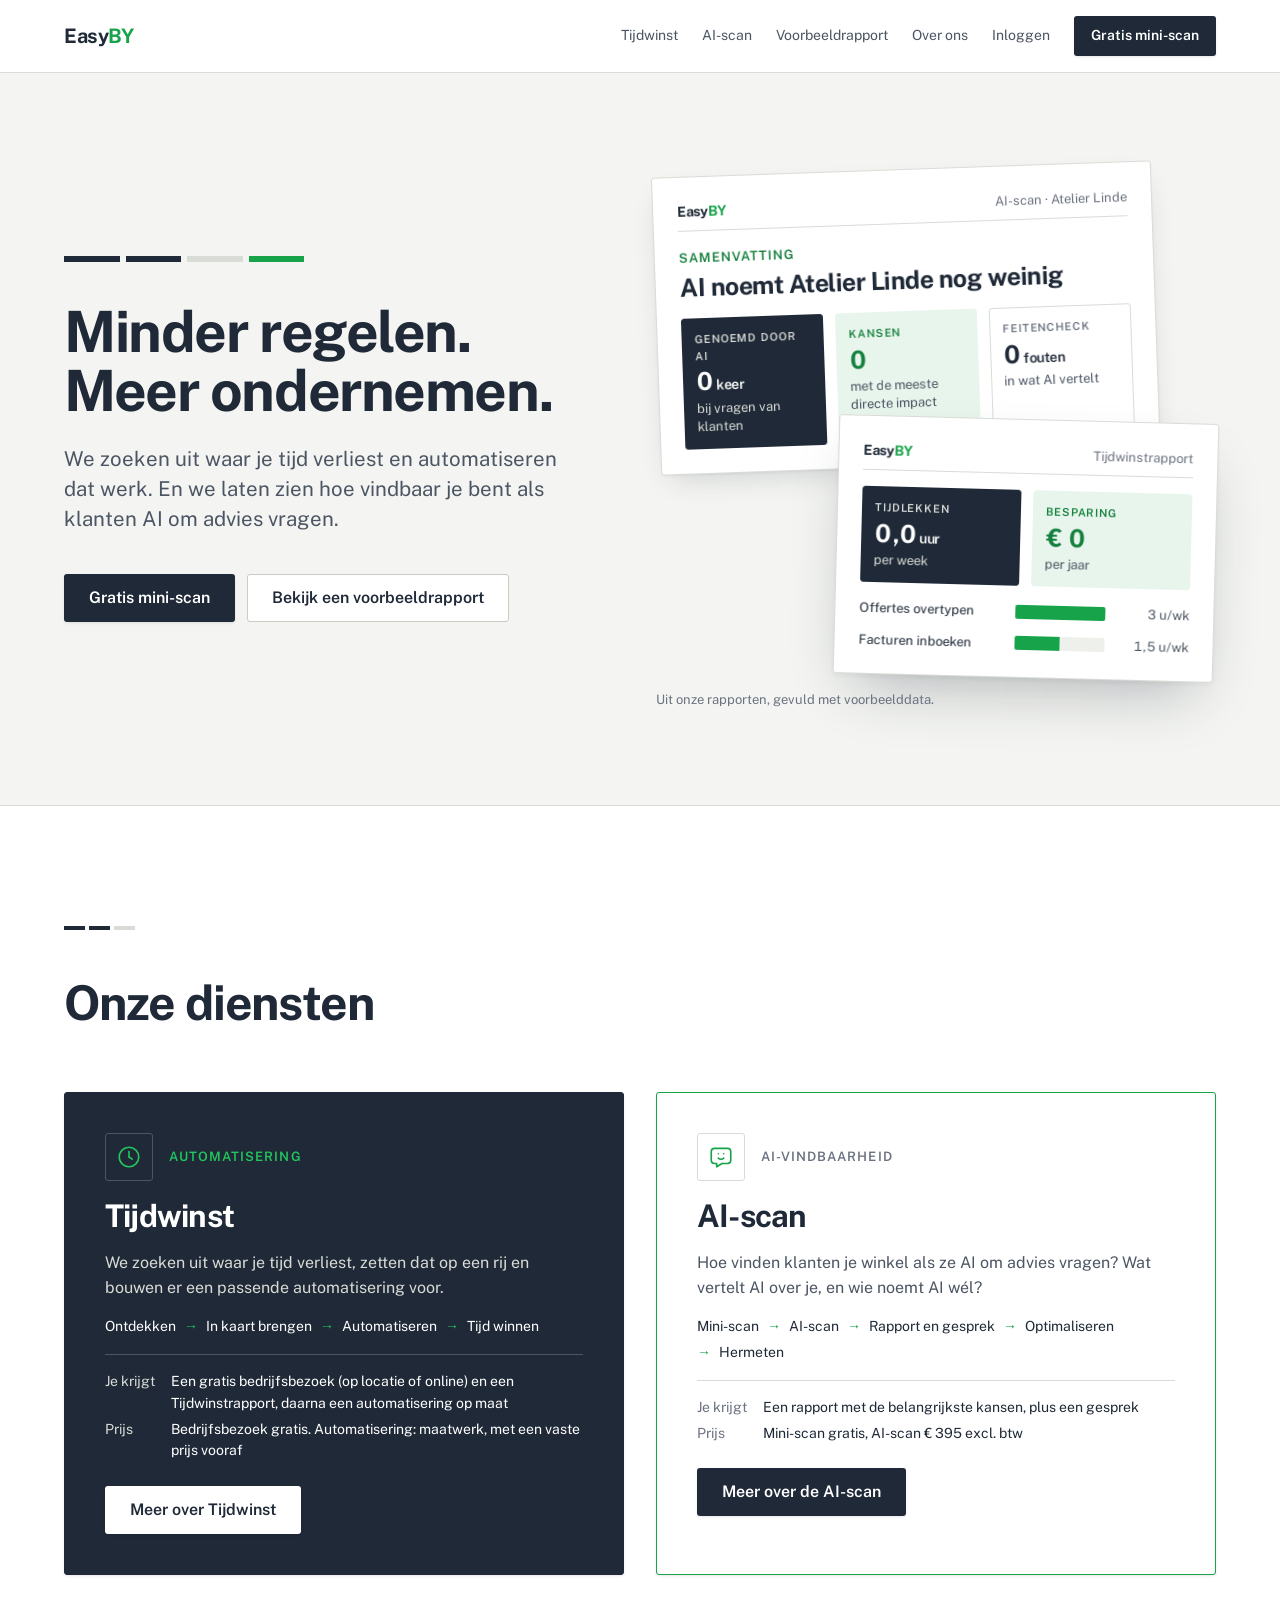
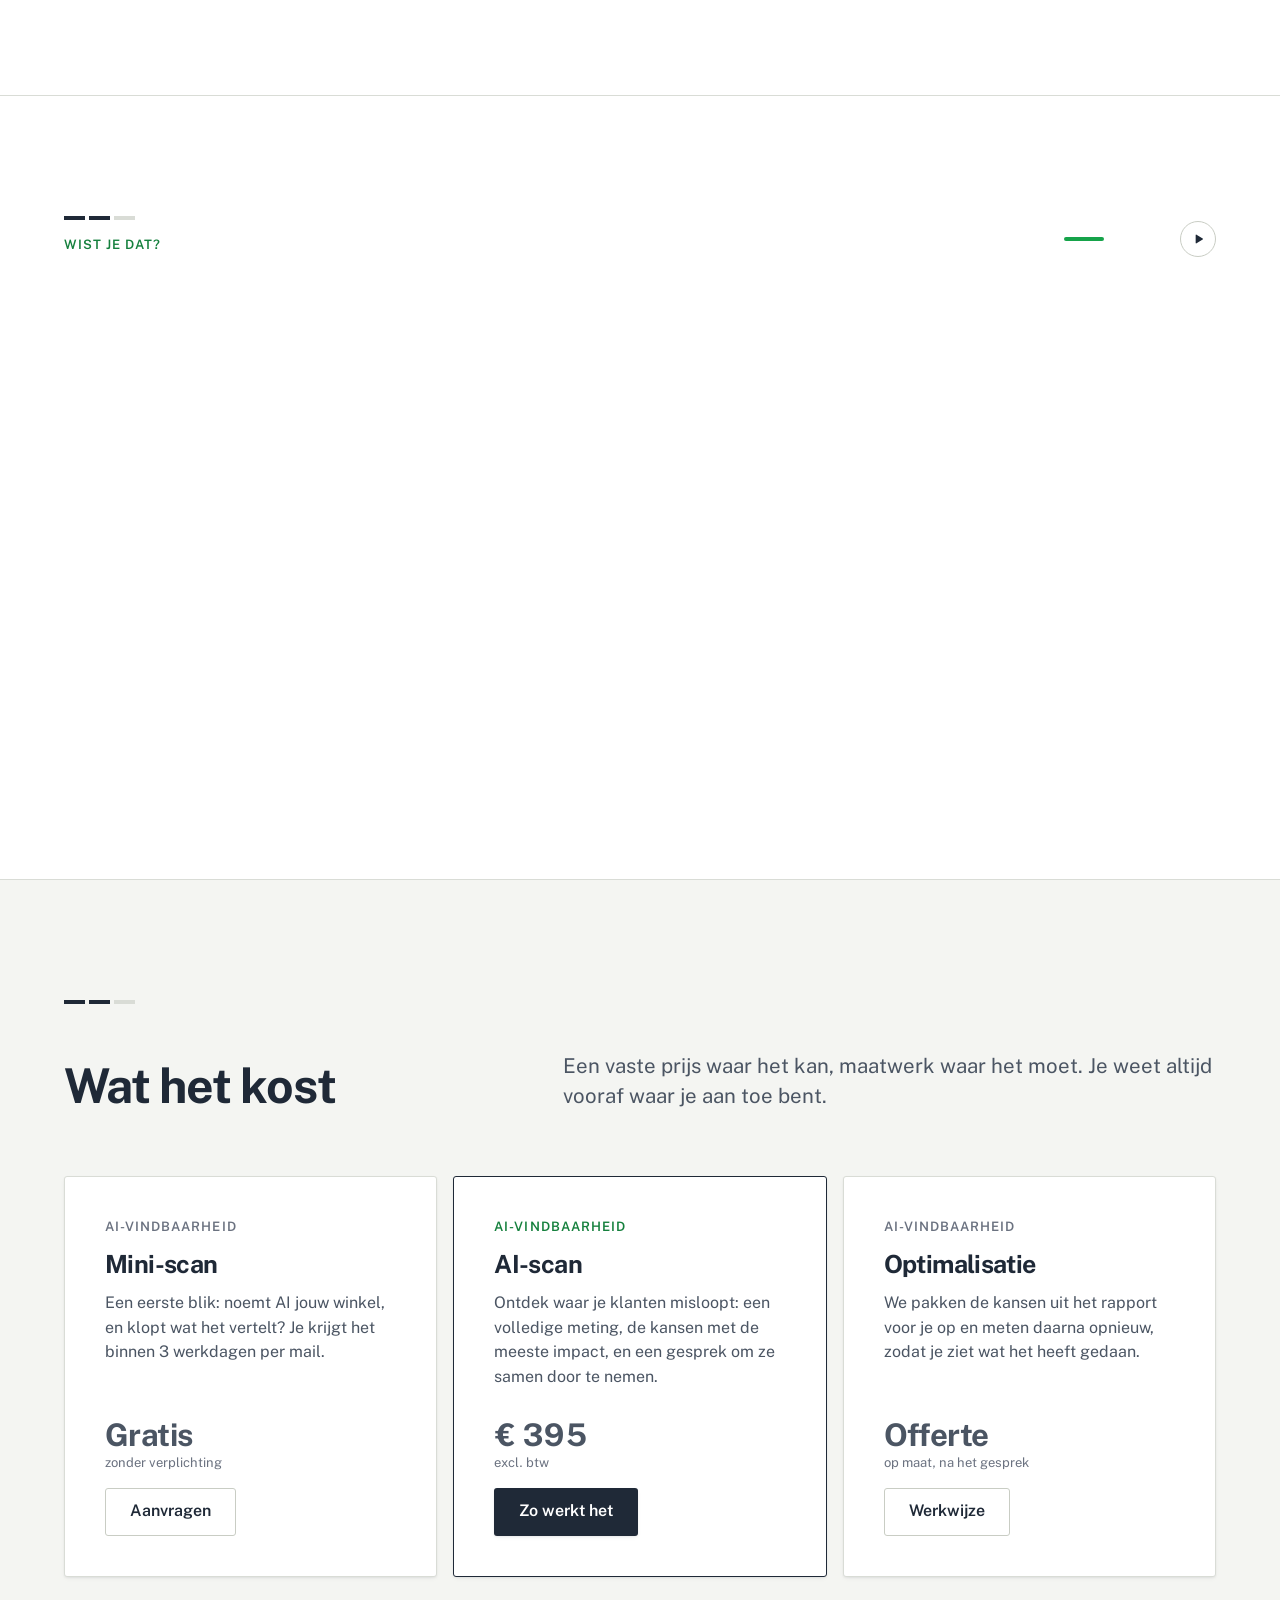
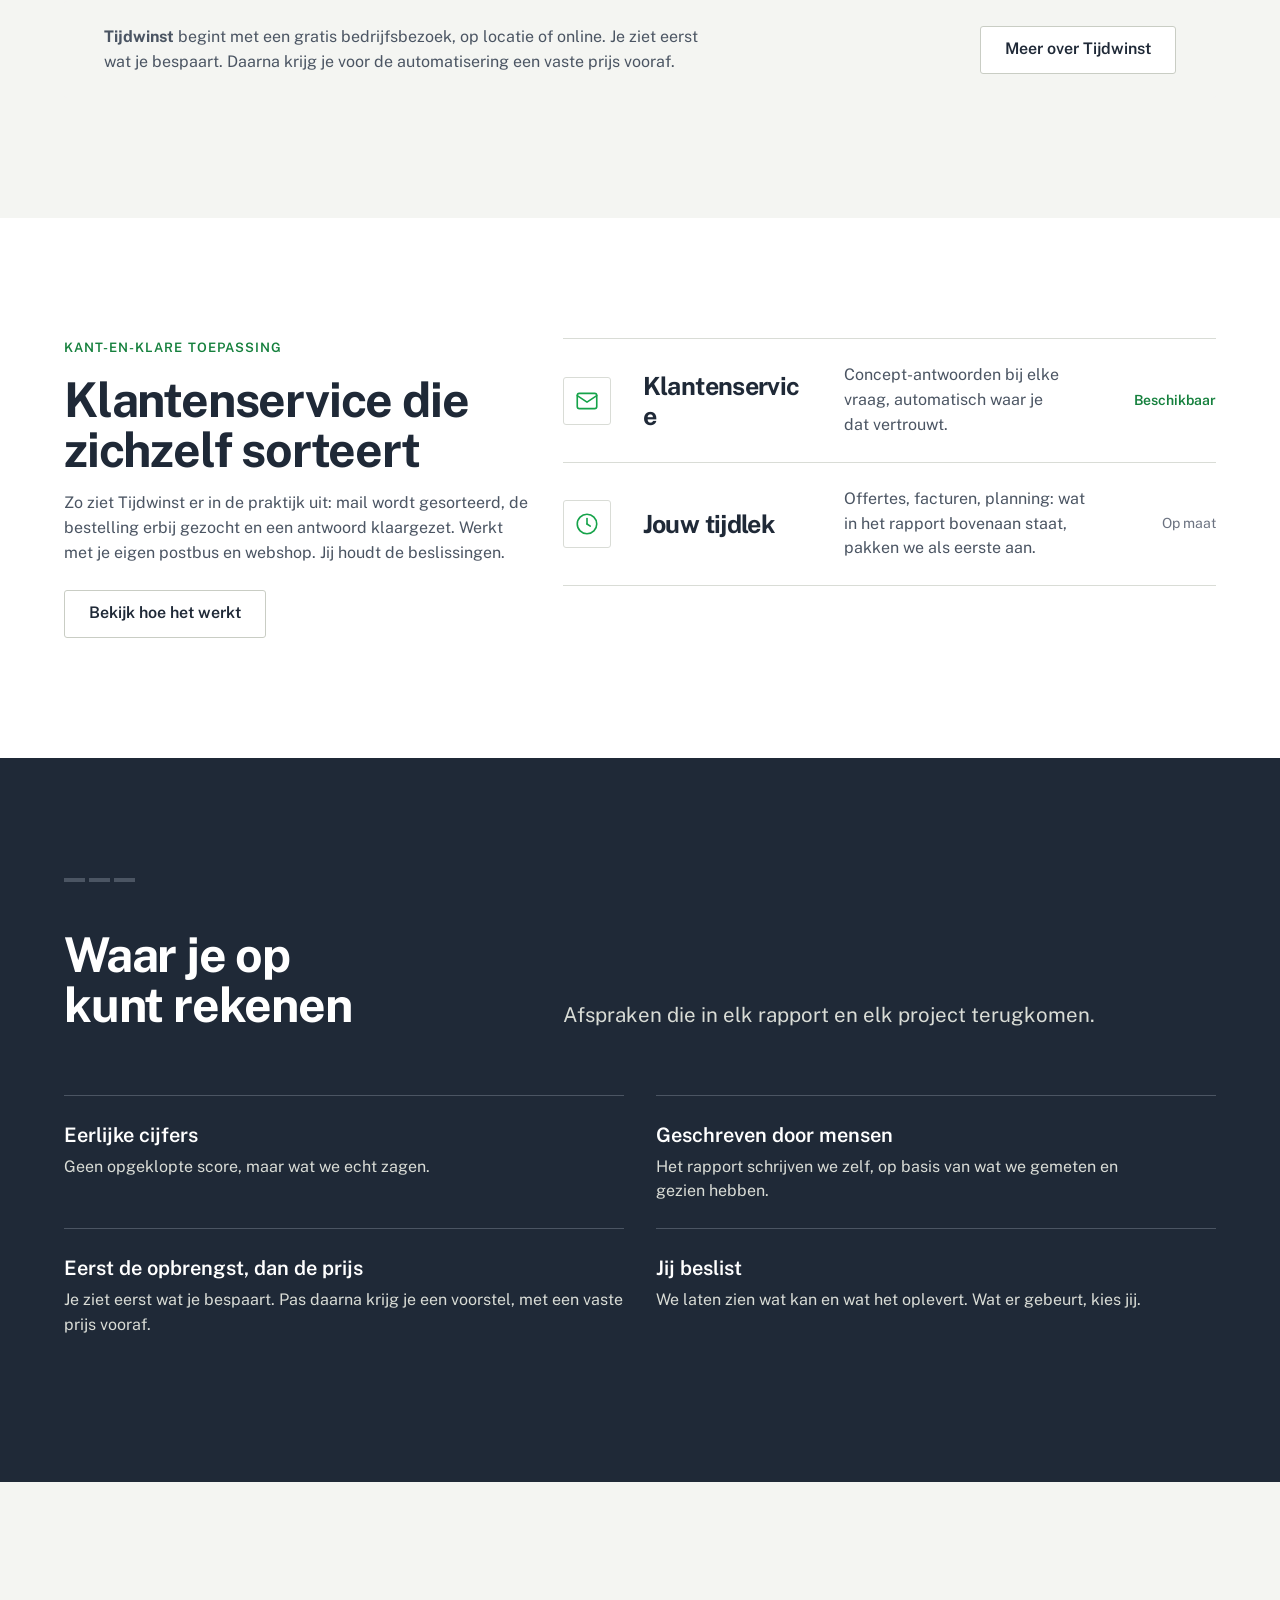
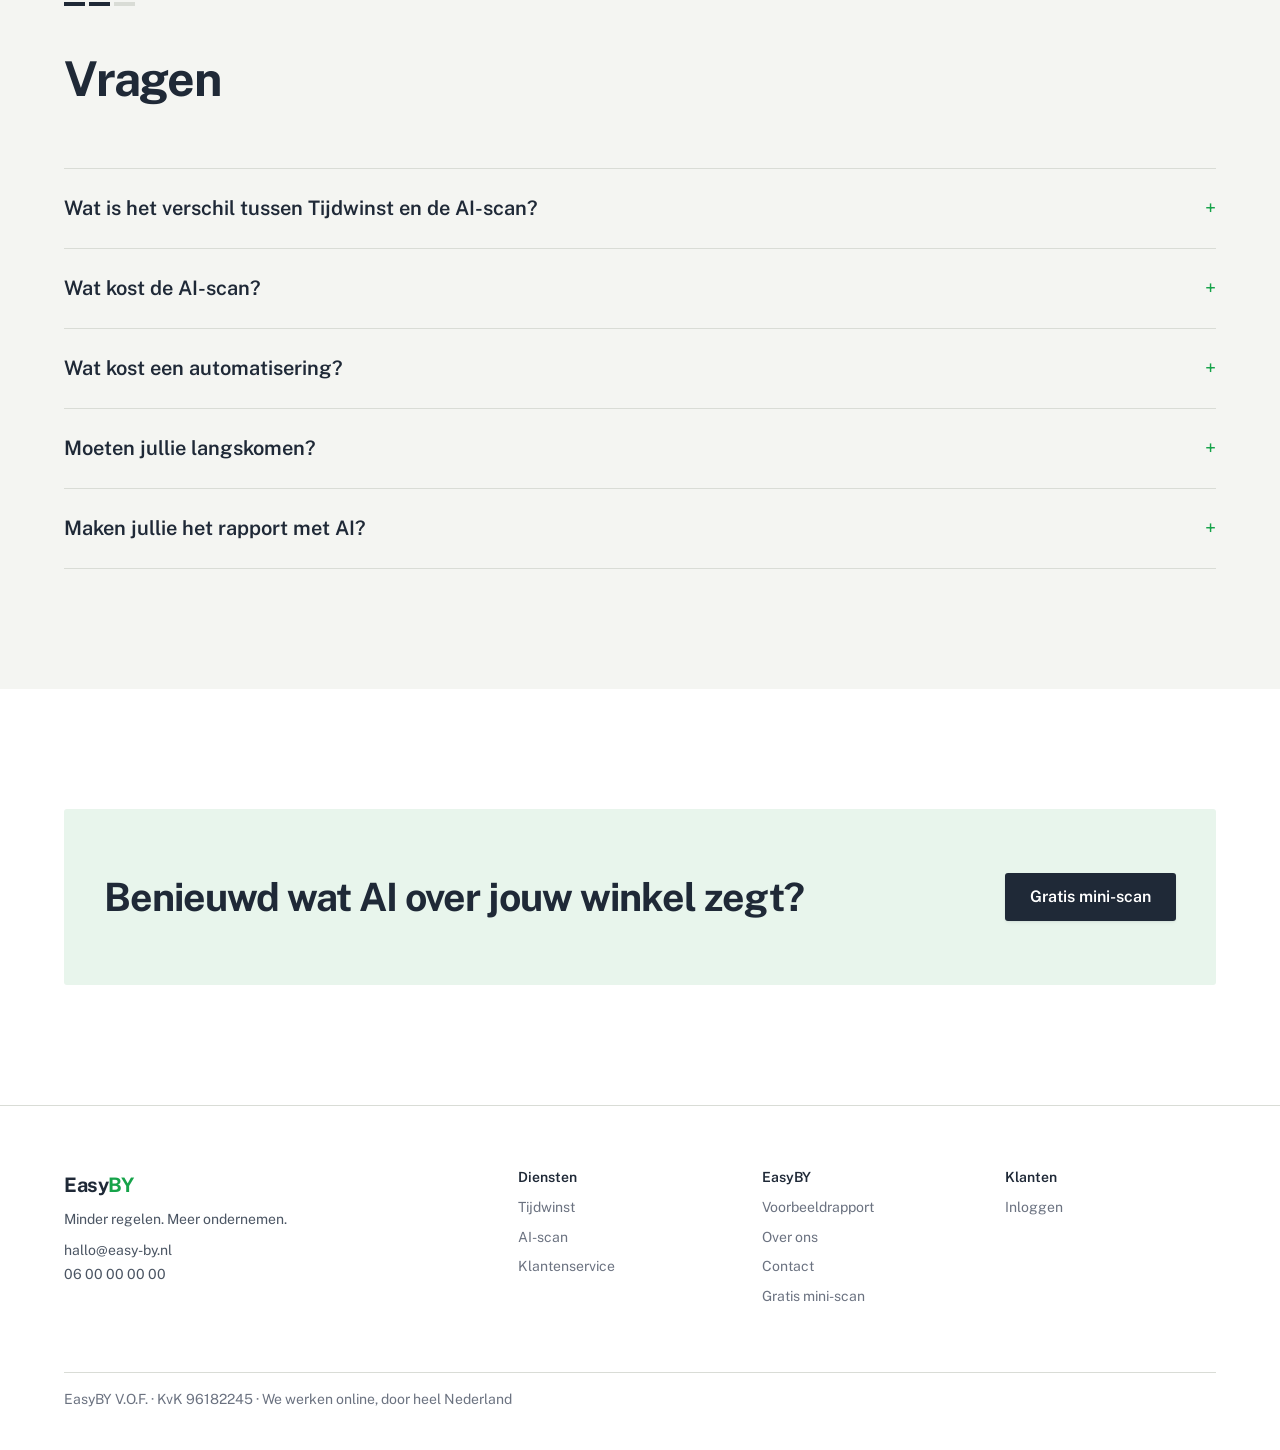
==== commit 824433fb: "chore: blok waarom nu van de voorpagina naar het archief Co-Authored-By: Claude Opus 5.5 <noreply@an" ====
--- a/index.html
+++ b/index.html
@@ -160,22 +160,6 @@
       </div>
     </section>
 
-    <section class="section board" id="waarom-nu">
-      <div class="container">
-        <div class="section__head">
-          <div class="streepjes streepjes--kop" aria-hidden="true"><i></i><i></i><i></i><i></i></div>
-          <h2>Klanten vragen AI om advies. AI noemt maar een paar winkels.</h2>
-          <p class="lead">Sta jij ertussen, of je concurrent?</p>
-        </div>
-        <ul class="never never--3">
-          <li><strong>AI kiest voor de klant</strong><span>Geen lijst met tien links, maar een handvol namen.</span></li>
-          <li><strong>Wat AI vertelt, is de eerste indruk</strong><span>Ook als het niet klopt: oude openingstijden, een verkeerd adres, een verouderd aanbod.</span></li>
-          <li><strong>Wat AI nu leert, werkt lang door</strong><span>Wie nu begint, legt de basis. Wie wacht, haalt later in.</span></li>
-        </ul>
-        <div class="board__cta"><a class="btn btn--light" href="mini-scan.html">Gratis mini-scan</a></div>
-      </div>
-    </section>
-
     <section class="section wistje" id="wist-je-dat">
       <div class="container">
         <div class="carrousel" data-interval="8000" role="region" aria-roledescription="carrousel" aria-label="Wist je dat?">
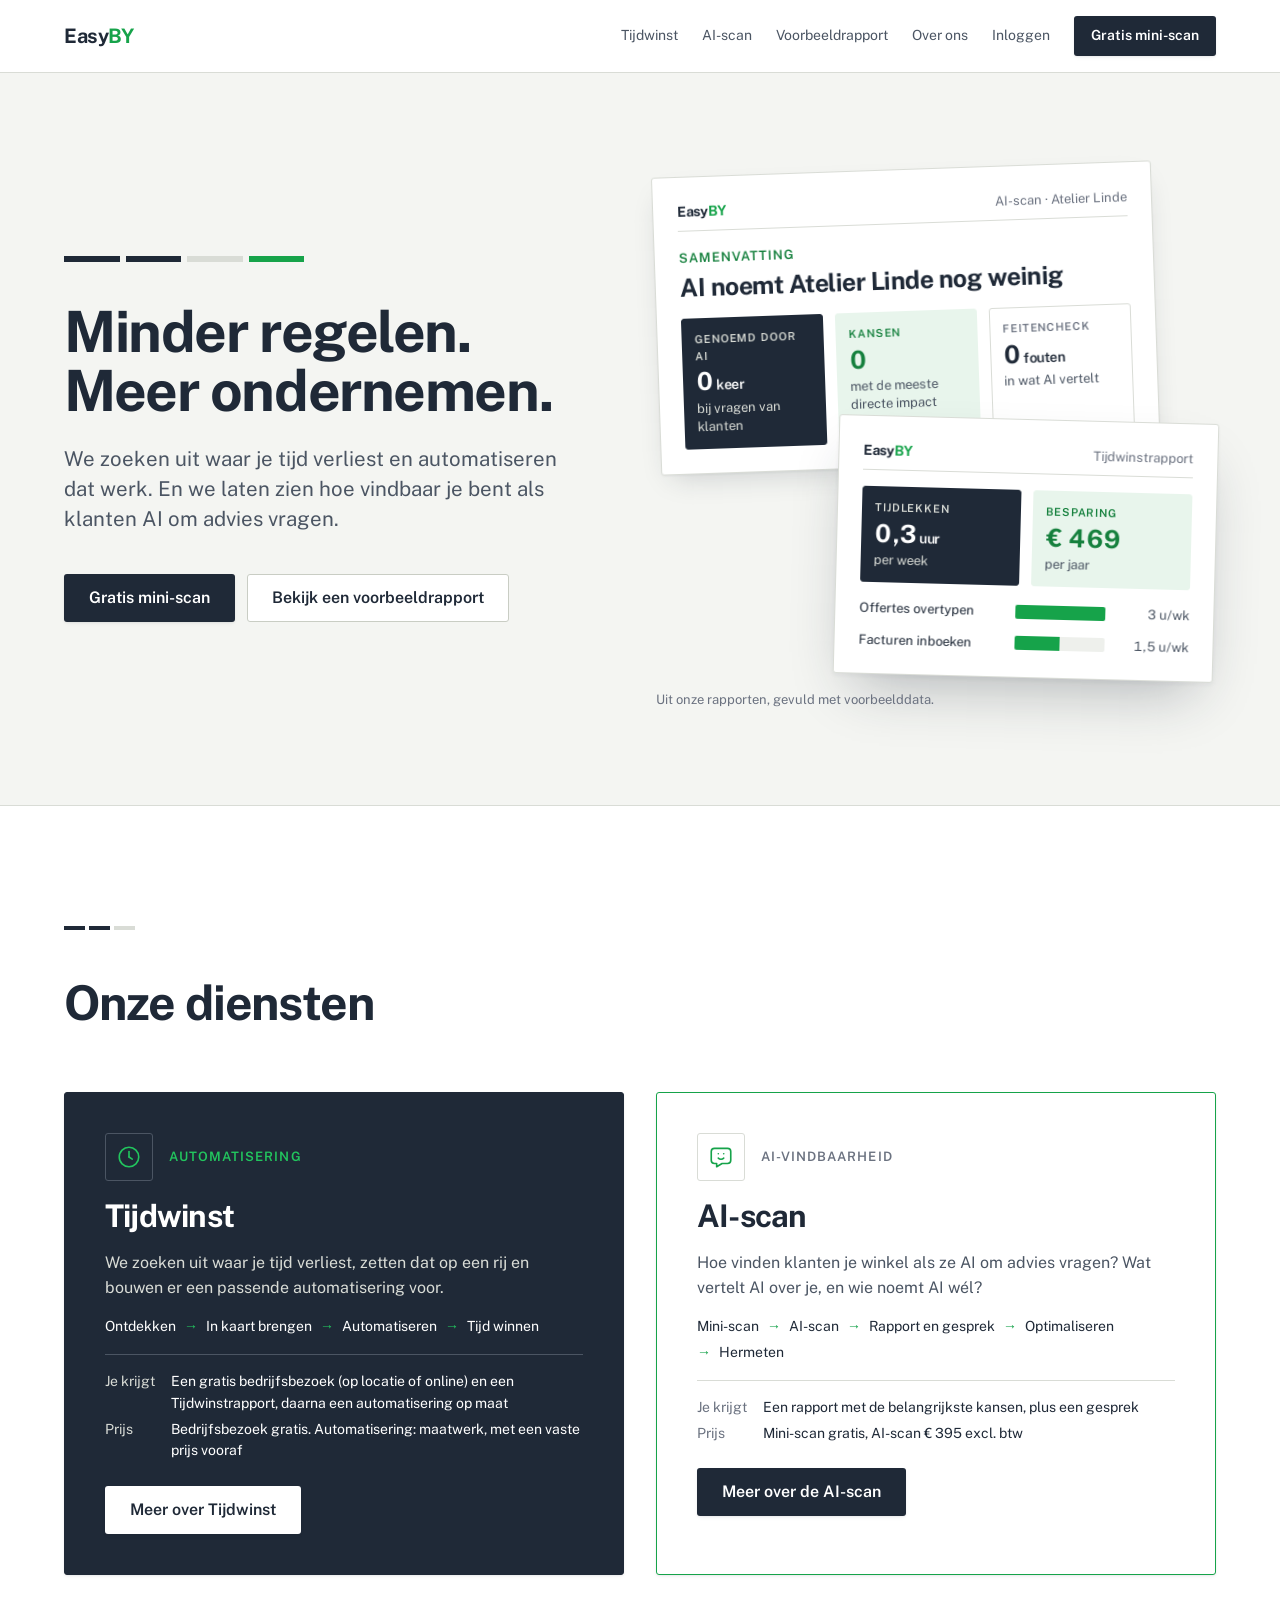
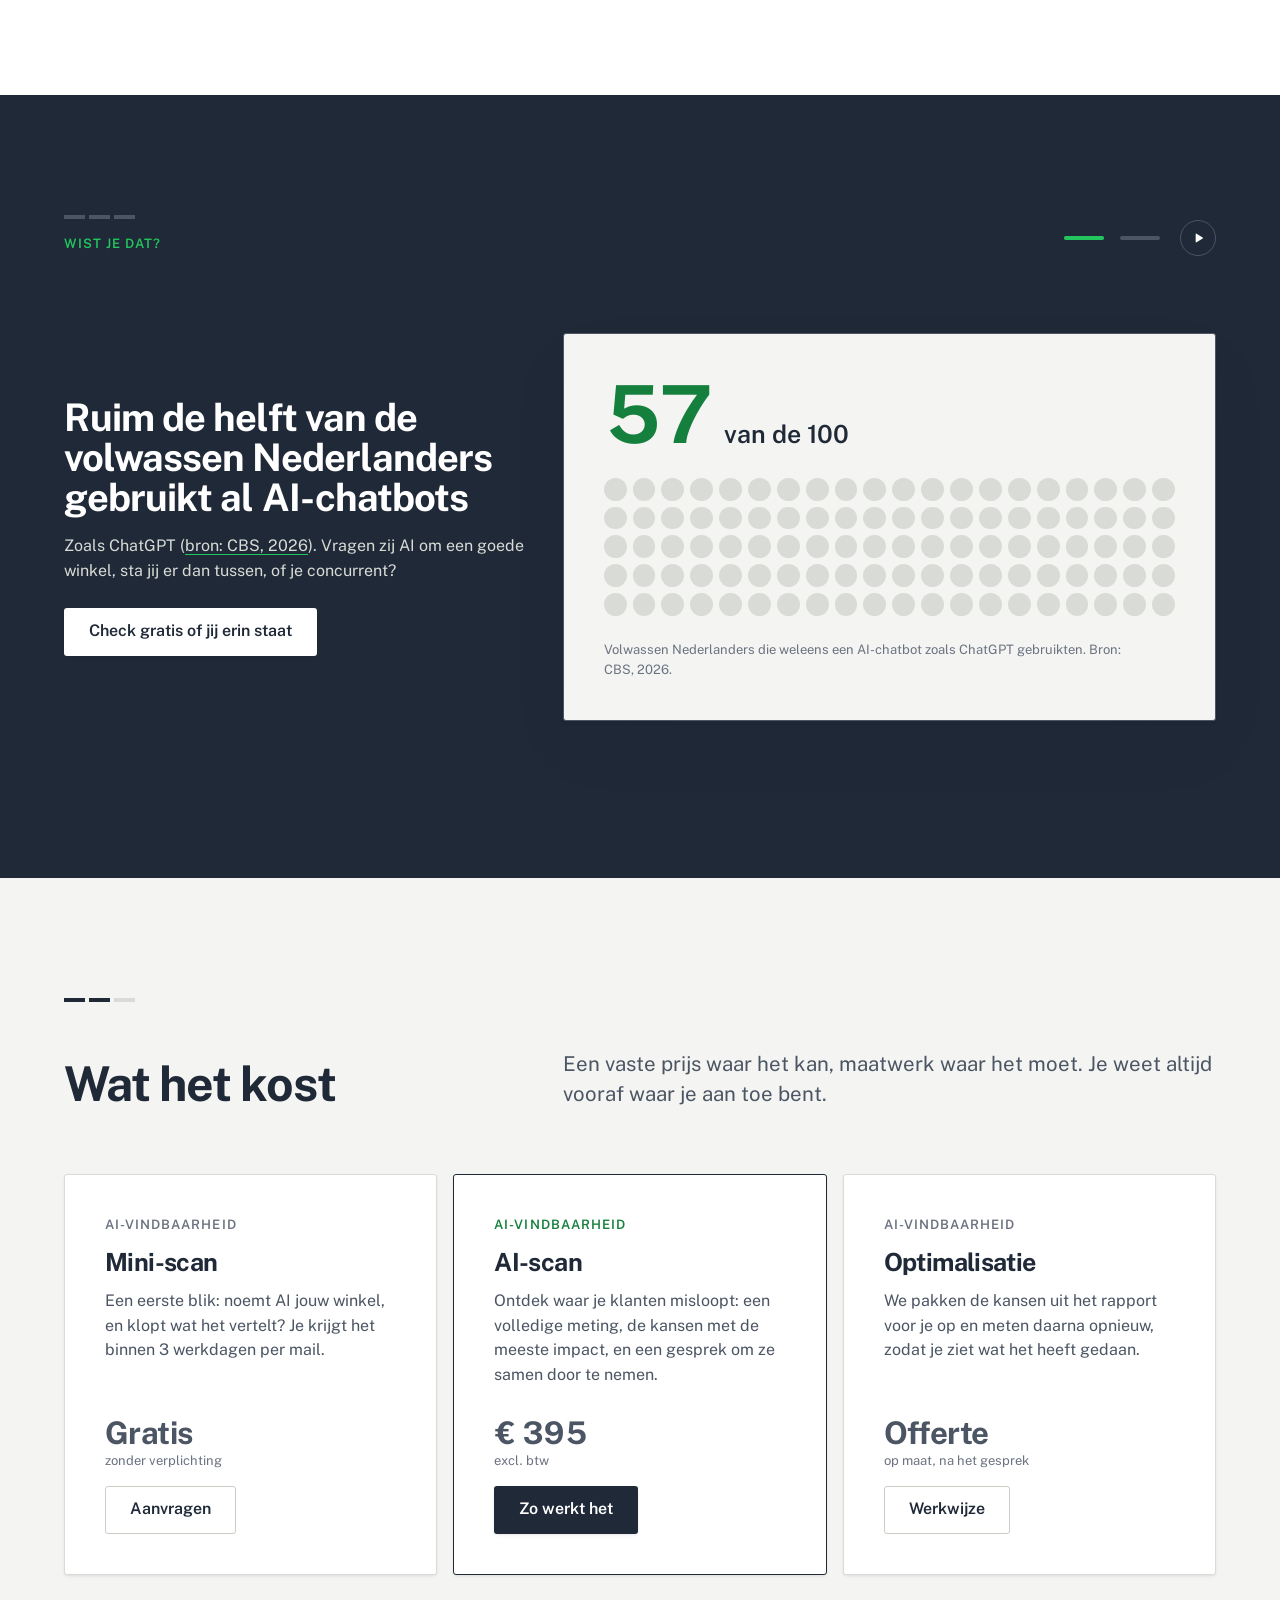
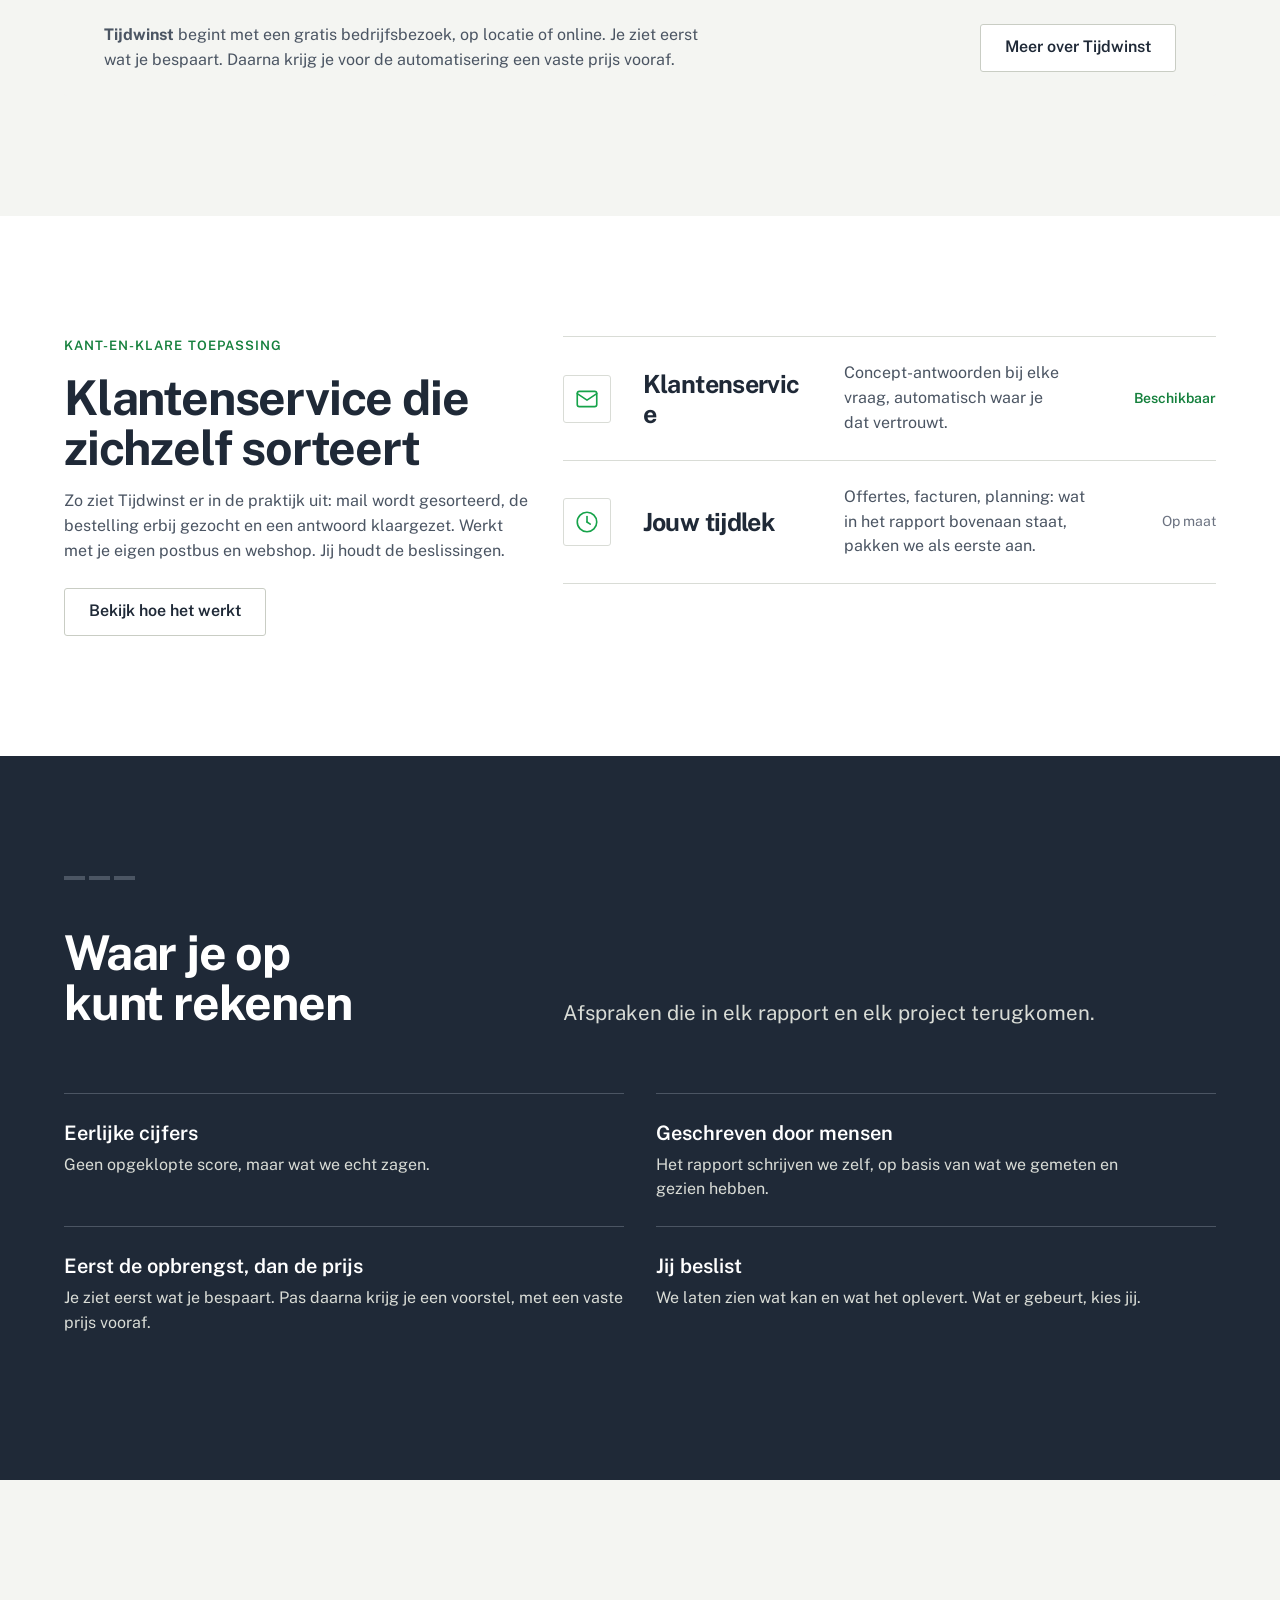
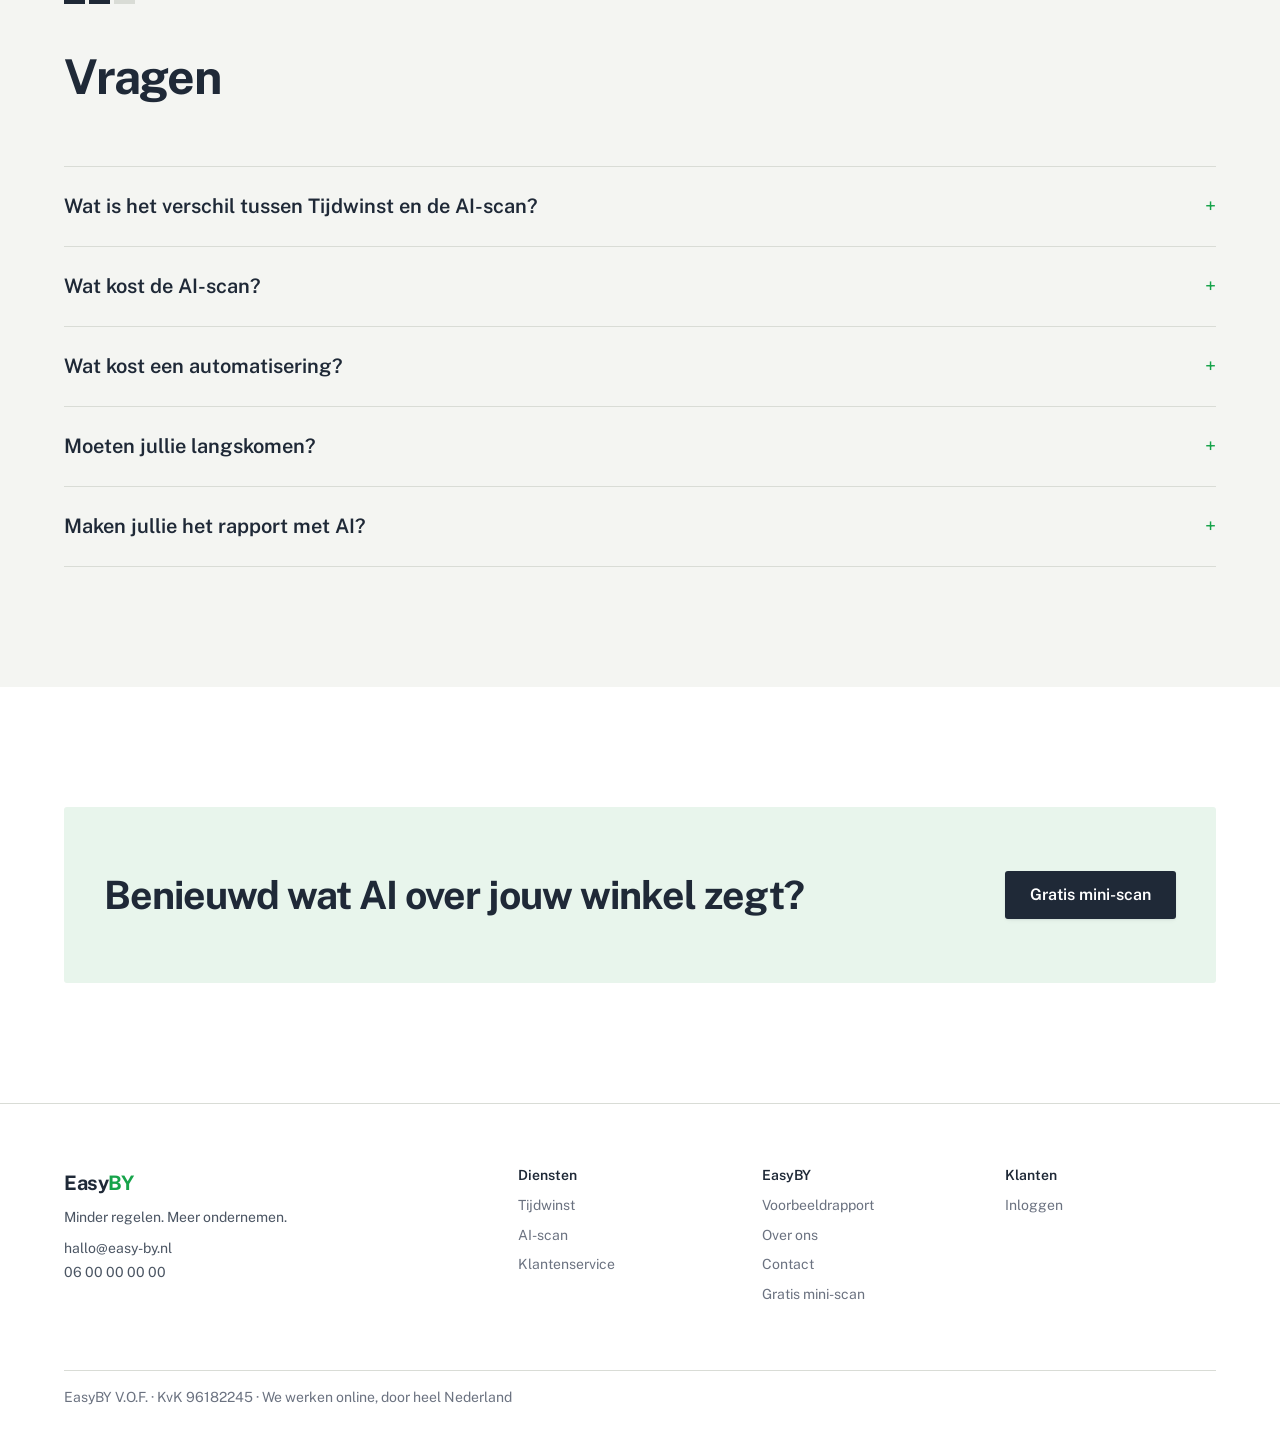
==== commit 8bd6b7d2: "feat: carrousel wist je dat op antraciet Co-Authored-By: Claude Opus 5.5 <noreply@anthropic.com> Cla" ====
--- a/index.html
+++ b/index.html
@@ -160,7 +160,7 @@
       </div>
     </section>
 
-    <section class="section wistje" id="wist-je-dat">
+    <section class="section board wistje" id="wist-je-dat">
       <div class="container">
         <div class="carrousel" data-interval="8000" role="region" aria-roledescription="carrousel" aria-label="Wist je dat?">
           <div class="carrousel__kop">
@@ -179,7 +179,7 @@
               <div class="split__text">
                 <h2>Ruim de helft van de volwassen Nederlanders gebruikt al <span class="nobr">AI-chatbots</span></h2>
                 <p>Zoals ChatGPT (<a href="https://www.cbs.nl/nl-nl/longread/diversen/2026/ai-in-de-samenleving-ervaringen-en-opinies" rel="noopener" target="_blank">bron: CBS, 2026</a>). Vragen zij AI om een goede winkel, sta jij er dan tussen, of je concurrent?</p>
-                <a class="btn btn--ink" href="mini-scan.html">Check gratis of jij erin staat</a>
+                <a class="btn btn--light" href="mini-scan.html">Check gratis of jij erin staat</a>
               </div>
               <figure class="stat reveal" aria-label="57 van de 100 volwassen Nederlanders heeft weleens een AI-chatbot gebruikt">
                 <div class="stat__cijfer"><span class="stat__getal">57</span><span class="stat__eenheid">van de 100</span></div>
@@ -193,7 +193,7 @@
                 <p>Bij veel zoekopdrachten zet Google bovenaan een <strong class="nobr">AI-overzicht</strong>: een antwoord dat AI samenstelt, nog vóór de gewone zoekresultaten. Sinds mei 2025 ook in het Nederlands (<a href="https://blog.google/intl/nl-nl/product/zoeken-kijken/googlen-is-nu-nog-eenvoudiger-met-ai-overzichten-in-het-nederlands/" rel="noopener" target="_blank">bron: Google</a>).</p>
                 <p>Dat antwoord noemt een paar winkels, en daar kijkt je klant als eerste naar. Je website schuift naar beneden, ook als je daar altijd bovenaan stond.</p>
                 <p><strong>Daarom is <span class="nobr">AI-vindbaarheid</span> nu net zo belangrijk als gevonden worden in Google.</strong></p>
-                <a class="btn btn--ink" href="mini-scan.html">Check gratis of jij erin staat</a>
+                <a class="btn btn--light" href="mini-scan.html">Check gratis of jij erin staat</a>
               </div>
               <figure class="serp reveal" aria-label="Illustratie: een zoekpagina met bovenaan een AI-overzicht dat een paar winkels noemt, en de gewone zoekresultaten daaronder">
                 <div class="serp__bar"><svg viewBox="0 0 24 24" fill="none" stroke="currentColor" stroke-width="1.75" stroke-linecap="round" stroke-linejoin="round" aria-hidden="true"><path d="M3 10a7 7 0 1 0 14 0a7 7 0 1 0 -14 0" /><path d="M21 21l-6 -6" /></svg><span>kledingwinkel in zwolle</span></div>
--- a/site.css
+++ b/site.css
@@ -652,3 +652,15 @@
   .carrousel--actief .carrousel__baan { position: relative; }
   .carrousel--actief .carrousel__dia:not(.is-actief) { position: absolute; inset: 0 0 auto 0; }
 }
+
+/* Carrousel op antraciet voor meer contrast */
+.wistje.board .split__text p { color: var(--color-on-dark-soft); }
+.wistje.board .split__text strong { color: var(--color-on-dark); }
+.wistje.board .label--green { color: var(--color-green-on-dark); }
+.wistje.board .split__text a:not(.btn) { color: inherit; text-decoration-color: var(--color-green-on-dark); }
+.wistje.board .carrousel__stip span { background: var(--color-line-on-dark); }
+.wistje.board .carrousel__stip span::after { background: var(--color-green-on-dark); }
+.wistje.board .carrousel__pauze { background: transparent; border-color: var(--color-line-on-dark); color: var(--color-on-dark); }
+.wistje.board .carrousel__pauze:hover { border-color: var(--color-on-dark); }
+.wistje.board :focus-visible { outline-color: var(--color-green-on-dark); }
+.wistje.board .stat, .wistje.board .serp { border-color: var(--color-line-on-dark); box-shadow: var(--shadow-lg); }
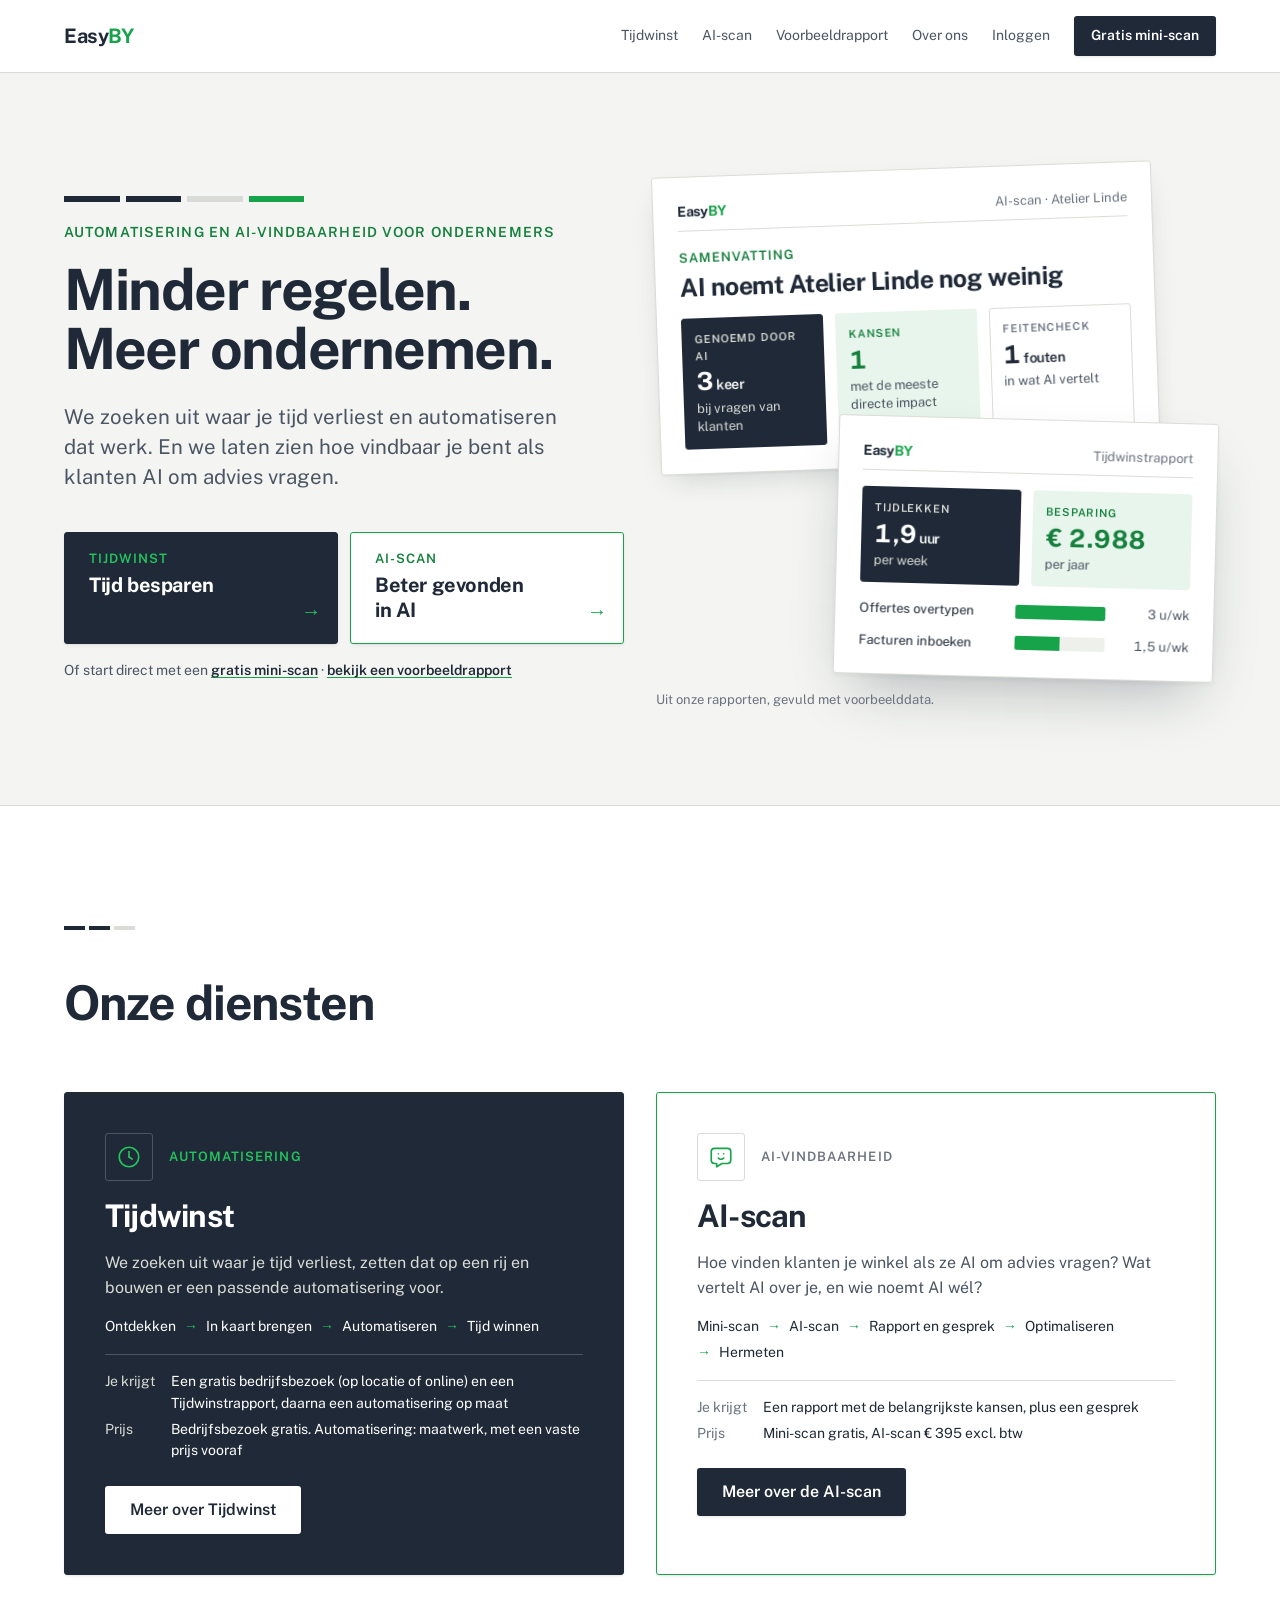
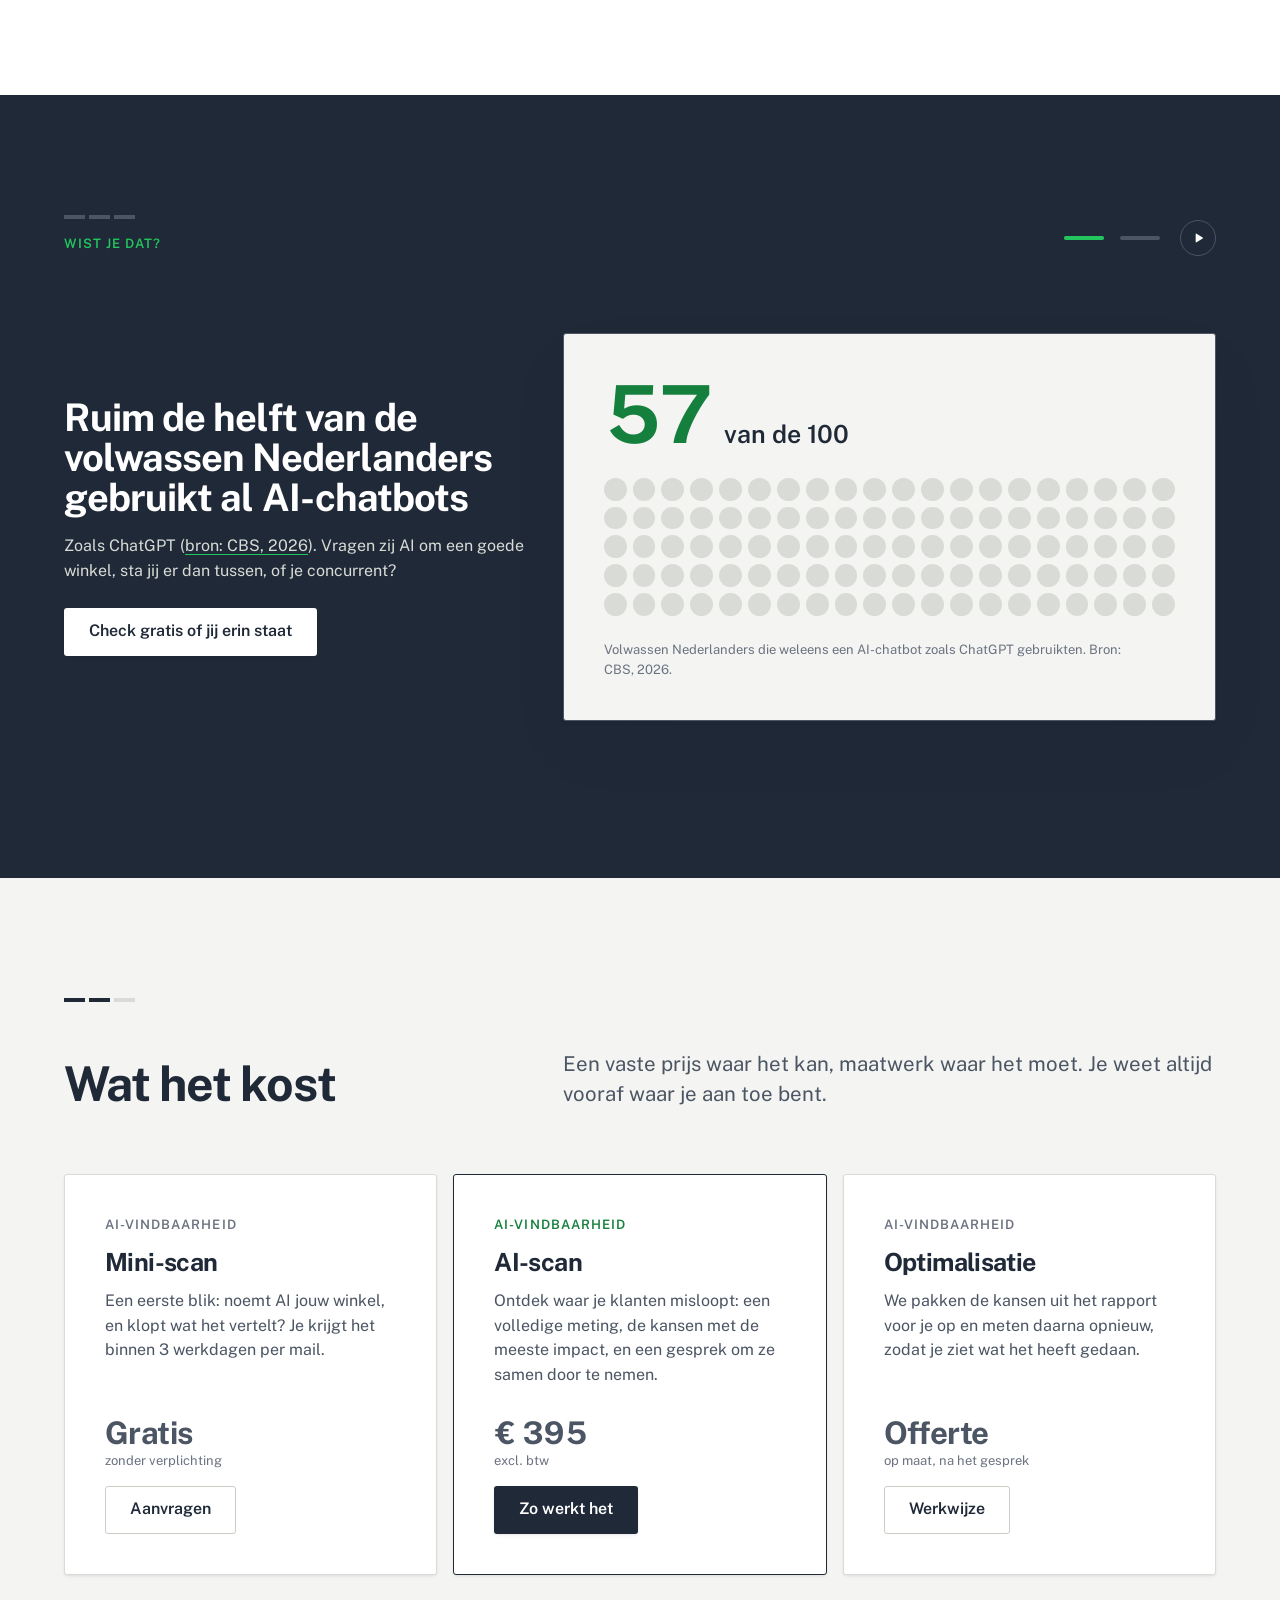
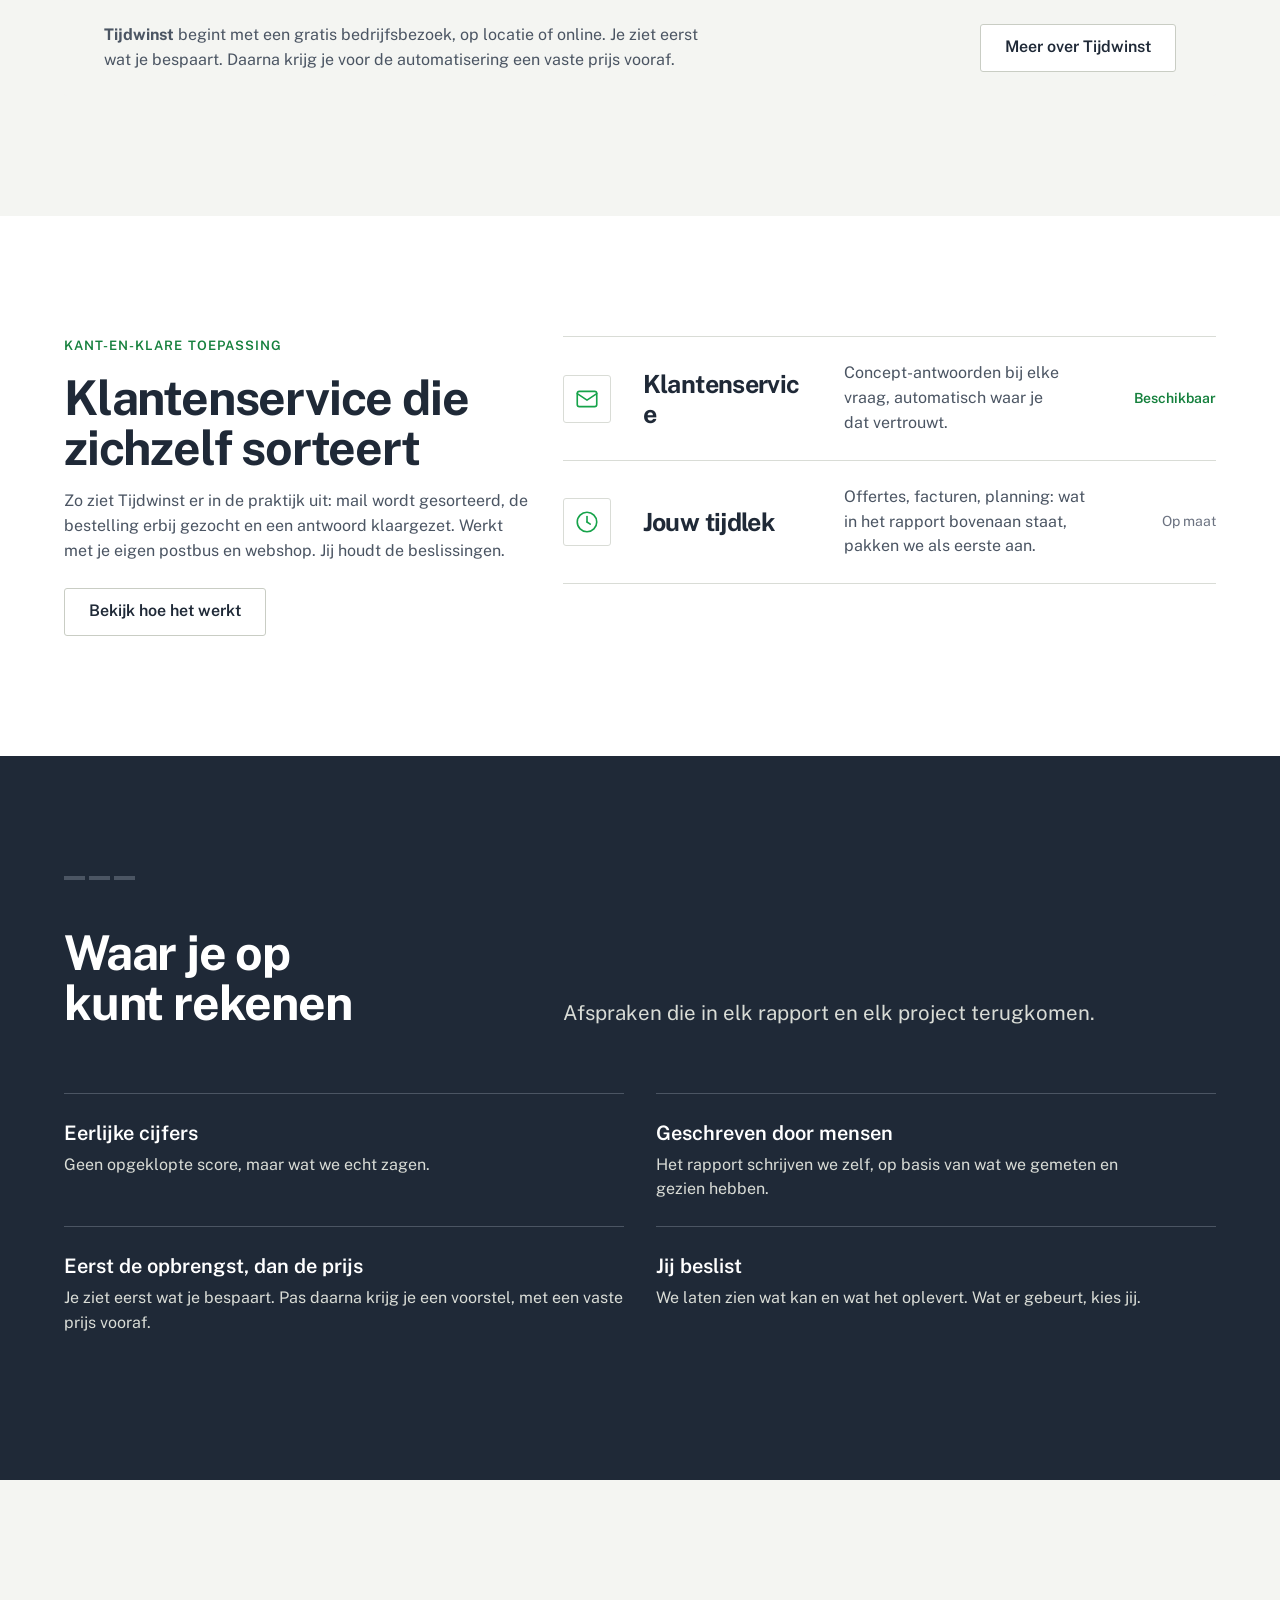
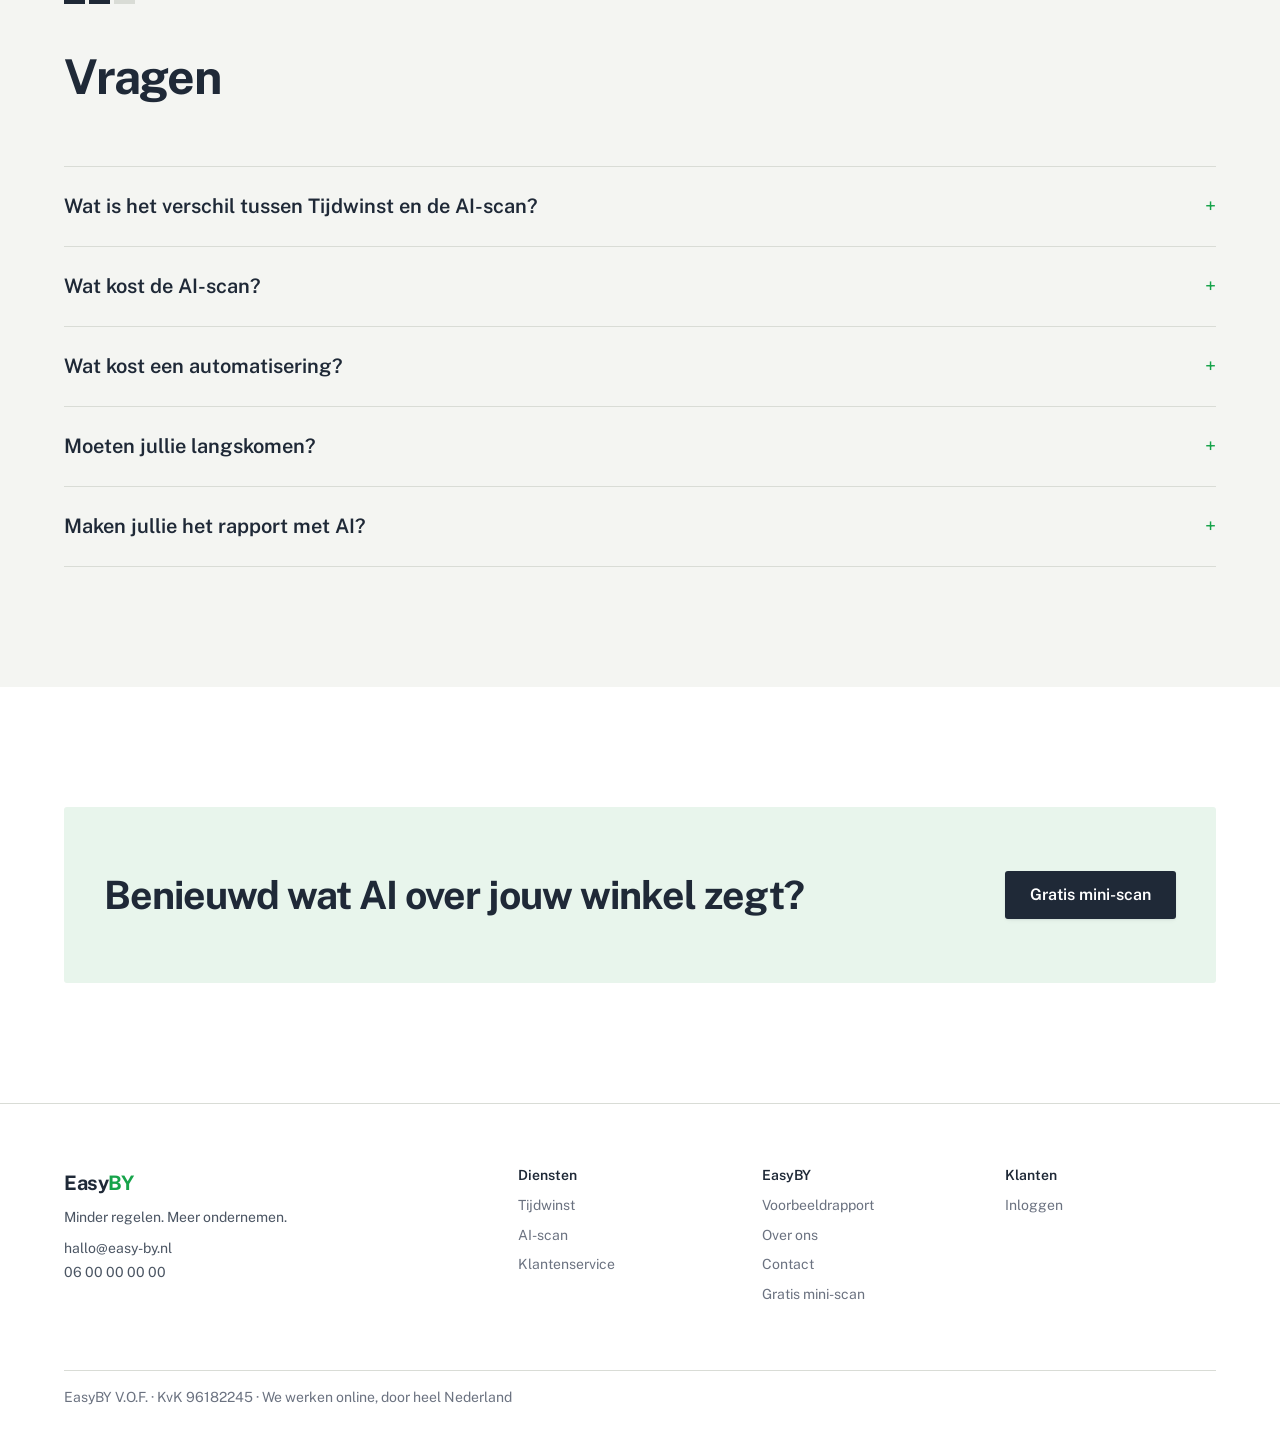
==== commit 4005957a: "feat: mobiele opbouw compacter met menu, routes en vaste knop Co-Authored-By: Claude Opus 5.5 <norep" ====
--- a/index.html
+++ b/index.html
@@ -79,7 +79,18 @@
         <a href="over-ons.html">Over ons</a>
       </nav>
       <a class="nav__login" href="inloggen.html">Inloggen</a>
-      <a class="btn btn--ink btn--sm" href="mini-scan.html">Gratis mini-scan</a>
+      <a class="btn btn--ink btn--sm nav__cta" href="mini-scan.html">Gratis mini-scan</a>
+      <details class="menu">
+        <summary class="menu__knop" aria-label="Menu openen"><span class="menu__icoon" aria-hidden="true"><i></i><i></i><i></i></span></summary>
+        <nav class="menu__paneel" aria-label="Menu">
+          <a href="tijdwinst.html">Tijdwinst</a>
+          <a href="ai-scan.html"><span class="nobr">AI-scan</span></a>
+          <a href="voorbeeldrapport.html">Voorbeeldrapport</a>
+          <a href="over-ons.html">Over ons</a>
+          <a href="inloggen.html">Inloggen</a>
+          <a class="btn btn--ink" href="mini-scan.html">Gratis mini-scan</a>
+        </nav>
+      </details>
     </div>
   </header>
 
@@ -88,12 +99,14 @@
       <div class="container hero__grid">
         <div>
           <div class="streepjes" aria-hidden="true"><i></i><i></i><i></i><i></i></div>
+          <p class="hero__wat">Automatisering en <span class="nobr">AI-vindbaarheid</span> voor ondernemers</p>
           <h1 class="belofte"><span>Minder regelen.</span> <span>Meer ondernemen.</span></h1>
           <p class="lead">We zoeken uit waar je tijd verliest en automatiseren dat werk. En we laten zien hoe vindbaar je bent als klanten AI om advies vragen.</p>
-          <div class="actions">
-            <a class="btn btn--ink" href="mini-scan.html">Gratis mini-scan</a>
-            <a class="btn btn--line" href="voorbeeldrapport.html">Bekijk een voorbeeldrapport</a>
-          </div>
+          <div class="routes">
+            <a class="route route--donker" href="tijdwinst.html"><span class="route__label">Tijdwinst</span><span class="route__titel">Tijd besparen</span><span class="route__pijl" aria-hidden="true">→</span></a>
+            <a class="route" href="ai-scan.html"><span class="route__label"><span class="nobr">AI-scan</span></span><span class="route__titel">Beter gevonden in AI</span><span class="route__pijl" aria-hidden="true">→</span></a>
+          </div>
+          <p class="hero__of">Of start direct met een <a href="mini-scan.html">gratis <span class="nobr">mini-scan</span></a> · <a href="voorbeeldrapport.html">bekijk een voorbeeldrapport</a></p>
         </div>
 
         <figure class="preview">
@@ -245,6 +258,7 @@
             <p class="price">Offerte<small>op maat, na het gesprek</small></p><a class="btn btn--line" href="ai-scan.html#werkwijze">Werkwijze</a>
           </li>
         </ul>
+        <p class="offer__hint" aria-hidden="true">Veeg voor meer →</p>
         <div class="offer__extra">
           <p><strong>Tijdwinst</strong> begint met een gratis bedrijfsbezoek, op locatie of online. Je ziet eerst wat je bespaart. Daarna krijg je voor de automatisering een vaste prijs vooraf.</p>
           <a class="btn btn--line" href="tijdwinst.html">Meer over Tijdwinst</a>
@@ -252,7 +266,7 @@
       </div>
     </section>
 
-    <section class="section">
+    <section class="section verberg-mobiel">
       <div class="container split">
         <div class="split__text">
           <span class="label label--green">Kant-en-klare toepassing</span>
@@ -284,7 +298,7 @@
           <h2>Waar je op kunt rekenen</h2>
           <p class="lead">Afspraken die in elk rapport en elk project terugkomen.</p>
         </div>
-        <ul class="never">
+        <ul class="never never--kort">
           <li><strong>Eerlijke cijfers</strong><span>Geen opgeklopte score, maar wat we echt zagen.</span></li>
           <li><strong>Geschreven door mensen</strong><span>Het rapport schrijven we zelf, op basis van wat we gemeten en gezien hebben.</span></li>
           <li><strong>Eerst de opbrengst, dan de prijs</strong><span>Je ziet eerst wat je bespaart. Pas daarna krijg je een voorstel, met een vaste prijs vooraf.</span></li>
@@ -312,11 +326,11 @@
             <summary>Wat kost een automatisering?</summary>
             <p>Dat hangt af van wat we bouwen. Je krijgt vooraf een vaste prijs, tenzij we samen iets anders afspreken. Zo kom je niet voor verrassingen te staan.</p>
           </details>
-          <details>
+          <details class="verberg-mobiel">
             <summary>Moeten jullie langskomen?</summary>
             <p>Het kan, maar het hoeft niet. Het gratis bedrijfsbezoek kan op locatie of als online meeting. Het gesprek over de <span class="nobr">AI-scan</span> is online.</p>
           </details>
-          <details>
+          <details class="verberg-mobiel">
             <summary>Maken jullie het rapport met AI?</summary>
             <p>Nee. Het rapport is gebaseerd op wat wij gemeten en gezien hebben, en wordt niet door AI geschreven.</p>
           </details>
@@ -333,6 +347,10 @@
       </div>
     </section>
   </main>
+
+  <div class="sticky-cta" data-sticky>
+    <a class="btn btn--ink" href="mini-scan.html">Gratis mini-scan</a>
+  </div>
 
   <footer class="footer">
     <div class="container">
--- a/site.css
+++ b/site.css
@@ -664,3 +664,107 @@
 .wistje.board .carrousel__pauze:hover { border-color: var(--color-on-dark); }
 .wistje.board :focus-visible { outline-color: var(--color-green-on-dark); }
 .wistje.board .stat, .wistje.board .serp { border-color: var(--color-line-on-dark); box-shadow: var(--shadow-lg); }
+
+/* ------------------------------------------------------------------------
+ * Mobiel compacter: menu, eerste scherm, minder blokken, vaste knop
+ * --------------------------------------------------------------------- */
+
+/* 1. Menu op smalle schermen */
+.menu { display: none; position: static; }
+.menu__knop { display: grid; place-items: center; width: 44px; height: 44px; margin-right: calc(var(--space-xs) * -1); border-radius: var(--radius-tile); cursor: pointer; list-style: none; }
+.menu__knop::-webkit-details-marker { display: none; }
+.menu__knop:focus-visible { outline: 2px solid var(--color-focus); outline-offset: 2px; }
+.menu__icoon { display: grid; gap: 5px; width: 22px; }
+.menu__icoon i { display: block; height: 2px; border-radius: 1px; background: var(--color-ink); transition: transform var(--dur-short) var(--ease-out), opacity var(--dur-short) var(--ease-out); }
+.menu[open] .menu__icoon i:nth-child(1) { transform: translateY(7px) rotate(45deg); }
+.menu[open] .menu__icoon i:nth-child(2) { opacity: 0; }
+.menu[open] .menu__icoon i:nth-child(3) { transform: translateY(-7px) rotate(-45deg); }
+.menu__paneel { position: absolute; left: 0; right: 0; top: 100%; display: grid; gap: 0; padding: var(--space-xs) var(--gutter) var(--space-lg); background: var(--color-paper); border-bottom: var(--line-hair) solid var(--color-rule); box-shadow: var(--shadow-lg); }
+.menu__paneel a:not(.btn) { padding: var(--space-md) 0; border-bottom: var(--line-hair) solid var(--color-rule); font-size: var(--text-lg); font-weight: var(--weight-semibold); text-decoration: none; color: var(--color-ink); }
+.menu__paneel a[aria-current="page"] { color: var(--color-green-dark); }
+.menu__paneel .btn { margin-top: var(--space-lg); }
+.nav { position: sticky; }
+.nav__in { position: relative; }
+@media (max-width: 64rem) {
+  .menu { display: block; }
+  .nav__login { display: none; }
+  .nav__cta { margin-left: auto; }
+}
+@media (max-width: 22rem) { .nav__cta { display: none; } .menu { margin-left: auto; } }
+
+/* 2. Eerste scherm: wat we doen, en twee routes */
+.hero__wat { margin: 0 0 var(--space-md); font-size: var(--text-sm); font-weight: var(--weight-semibold); letter-spacing: 0.08em; text-transform: uppercase; color: var(--color-green-dark); }
+.hero .streepjes + .hero__wat { margin-top: calc(var(--space-xl) * -0.5); }
+.routes { display: grid; grid-template-columns: repeat(2, minmax(0, 1fr)); gap: var(--space-sm); max-width: 560px; margin-top: var(--space-xl); }
+.route { position: relative; display: grid; gap: var(--space-2xs); align-content: start; min-height: 112px; padding: var(--space-md) var(--space-lg) var(--space-md); padding-right: var(--space-2xl); background: var(--color-paper); border: var(--line-strong) solid var(--color-green); border-radius: var(--radius-tile); color: var(--color-ink); text-decoration: none; box-shadow: var(--shadow-sm); transition: transform var(--dur-short) var(--ease-out), box-shadow var(--dur-short) var(--ease-out); }
+.route:hover { transform: translateY(var(--lift)); box-shadow: var(--shadow-md); }
+.route:focus-visible { outline: 2px solid var(--color-focus); outline-offset: 3px; }
+.route--donker { background: var(--color-ink); border-color: var(--color-ink); color: var(--color-on-dark); }
+.route__label { font-size: var(--text-xs); font-weight: var(--weight-semibold); letter-spacing: 0.08em; text-transform: uppercase; color: var(--color-green-dark); }
+.route--donker .route__label { color: var(--color-green-on-dark); }
+.route__titel { font-size: var(--text-lg); font-weight: var(--weight-bold); line-height: 1.25; letter-spacing: var(--tracking-figure); }
+.route__pijl { position: absolute; right: var(--space-md); bottom: var(--space-md); font-size: var(--text-lg); color: var(--color-green); transition: translate var(--dur-short) var(--ease-out); }
+.route--donker .route__pijl { color: var(--color-green-on-dark); }
+.route:hover .route__pijl { translate: 4px 0; }
+.hero__of { margin-top: var(--space-md); font-size: var(--text-sm); color: var(--color-ink-2); }
+.hero__of a { color: var(--color-ink); font-weight: var(--weight-semibold); text-decoration-color: var(--color-green); }
+@media (max-width: 40rem) {
+  .route { min-height: 96px; padding: var(--space-sm) var(--space-md); padding-right: var(--space-xl); }
+  .route__titel { font-size: var(--text-md); }
+  .route__pijl { right: var(--space-sm); bottom: var(--space-sm); }
+  /* Op mobiel één rapportkaart in het eerste scherm */
+  .preview:not(.preview--single) .r-sheet--b { display: none; }
+  .hero { padding-block: var(--space-xl) var(--space-2xl); }
+}
+
+/* 3. Onze diensten compacter op mobiel */
+@media (max-width: 40rem) {
+  .service { gap: var(--space-sm); }
+  .service .flow, .service .service__facts { display: none; }
+}
+
+/* 4. Wat het kost: veegkaarten op mobiel */
+@media (max-width: 40rem) {
+  .offer { display: flex; gap: var(--space-sm); overflow-x: auto; scroll-snap-type: x mandatory; scroll-padding-inline: var(--gutter); margin-inline: calc(var(--gutter) * -1); padding: var(--space-2xs) var(--gutter) var(--space-md); scrollbar-width: none; }
+  .offer::-webkit-scrollbar { display: none; }
+  .offer > li { flex: 0 0 84%; scroll-snap-align: start; grid-row: auto; grid-template-rows: auto auto 1fr auto auto; }
+  .offer > li:hover { transform: none; }
+  .offer__hint { display: block; }
+}
+.offer__hint { display: none; margin-top: var(--space-xs); font-size: var(--text-xs); color: var(--color-muted); }
+
+/* 5. Minder blokken op mobiel */
+@media (max-width: 40rem) {
+  .verberg-mobiel { display: none !important; }
+  .never--kort li { display: grid; grid-template-columns: 1.25rem minmax(0, 1fr); gap: var(--space-xs); align-items: baseline; padding-block: var(--space-sm); }
+  .never--kort li::before { content: ""; width: 10px; height: 6px; border-left: 2px solid var(--color-green-on-dark); border-bottom: 2px solid var(--color-green-on-dark); transform: rotate(-45deg) translateY(-2px); }
+  .never--kort strong { margin: 0; font-size: var(--text-md); }
+  .never--kort span { display: none; }
+}
+
+/* 6. Vaste knop onderin op mobiel */
+.sticky-cta { display: none; }
+@media (max-width: 40rem) {
+  .sticky-cta { position: fixed; left: 0; right: 0; bottom: 0; z-index: var(--z-sticky); display: block; padding: var(--space-sm) var(--gutter) calc(var(--space-sm) + env(safe-area-inset-bottom)); background: color-mix(in oklab, var(--color-paper) 92%, transparent); backdrop-filter: blur(8px); border-top: var(--line-hair) solid var(--color-rule); transition: translate var(--dur-short) var(--ease-out); }
+  .sticky-cta .btn { width: 100%; }
+  .heeft-sticky-cta body { padding-bottom: 76px; }
+  .heeft-sticky-cta .sticky-cta:not(.is-zichtbaar) { translate: 0 110%; }
+}
+
+/* 7. Footer compacter op mobiel */
+@media (max-width: 40rem) {
+  .footer { padding-block: var(--space-xl) var(--space-lg); }
+  .footer__grid--4 { grid-template-columns: repeat(2, minmax(0, 1fr)); gap: var(--space-lg) var(--gap-columns); }
+  .footer__grid--4 > div:first-child { grid-column: 1 / -1; }
+  .footer__base { margin-top: var(--space-lg); }
+}
+@media (max-width: 40rem) {
+  /* Rapportkaart in het eerste scherm: drie tegels naast elkaar, zonder toelichting */
+  .preview .r-tiles { --tiles: 3 !important; gap: var(--space-xs); }
+  .preview .r-tile { padding: var(--space-xs) var(--space-sm); }
+  .preview .r-tile .label { font-size: 0.625rem; letter-spacing: 0.04em; }
+  .preview .r-figure { font-size: var(--text-lg); }
+  .preview .r-figure span { font-size: var(--text-xs); }
+  .preview .r-unit { display: none; }
+  .preview .r-title { font-size: var(--text-lg); }
+}
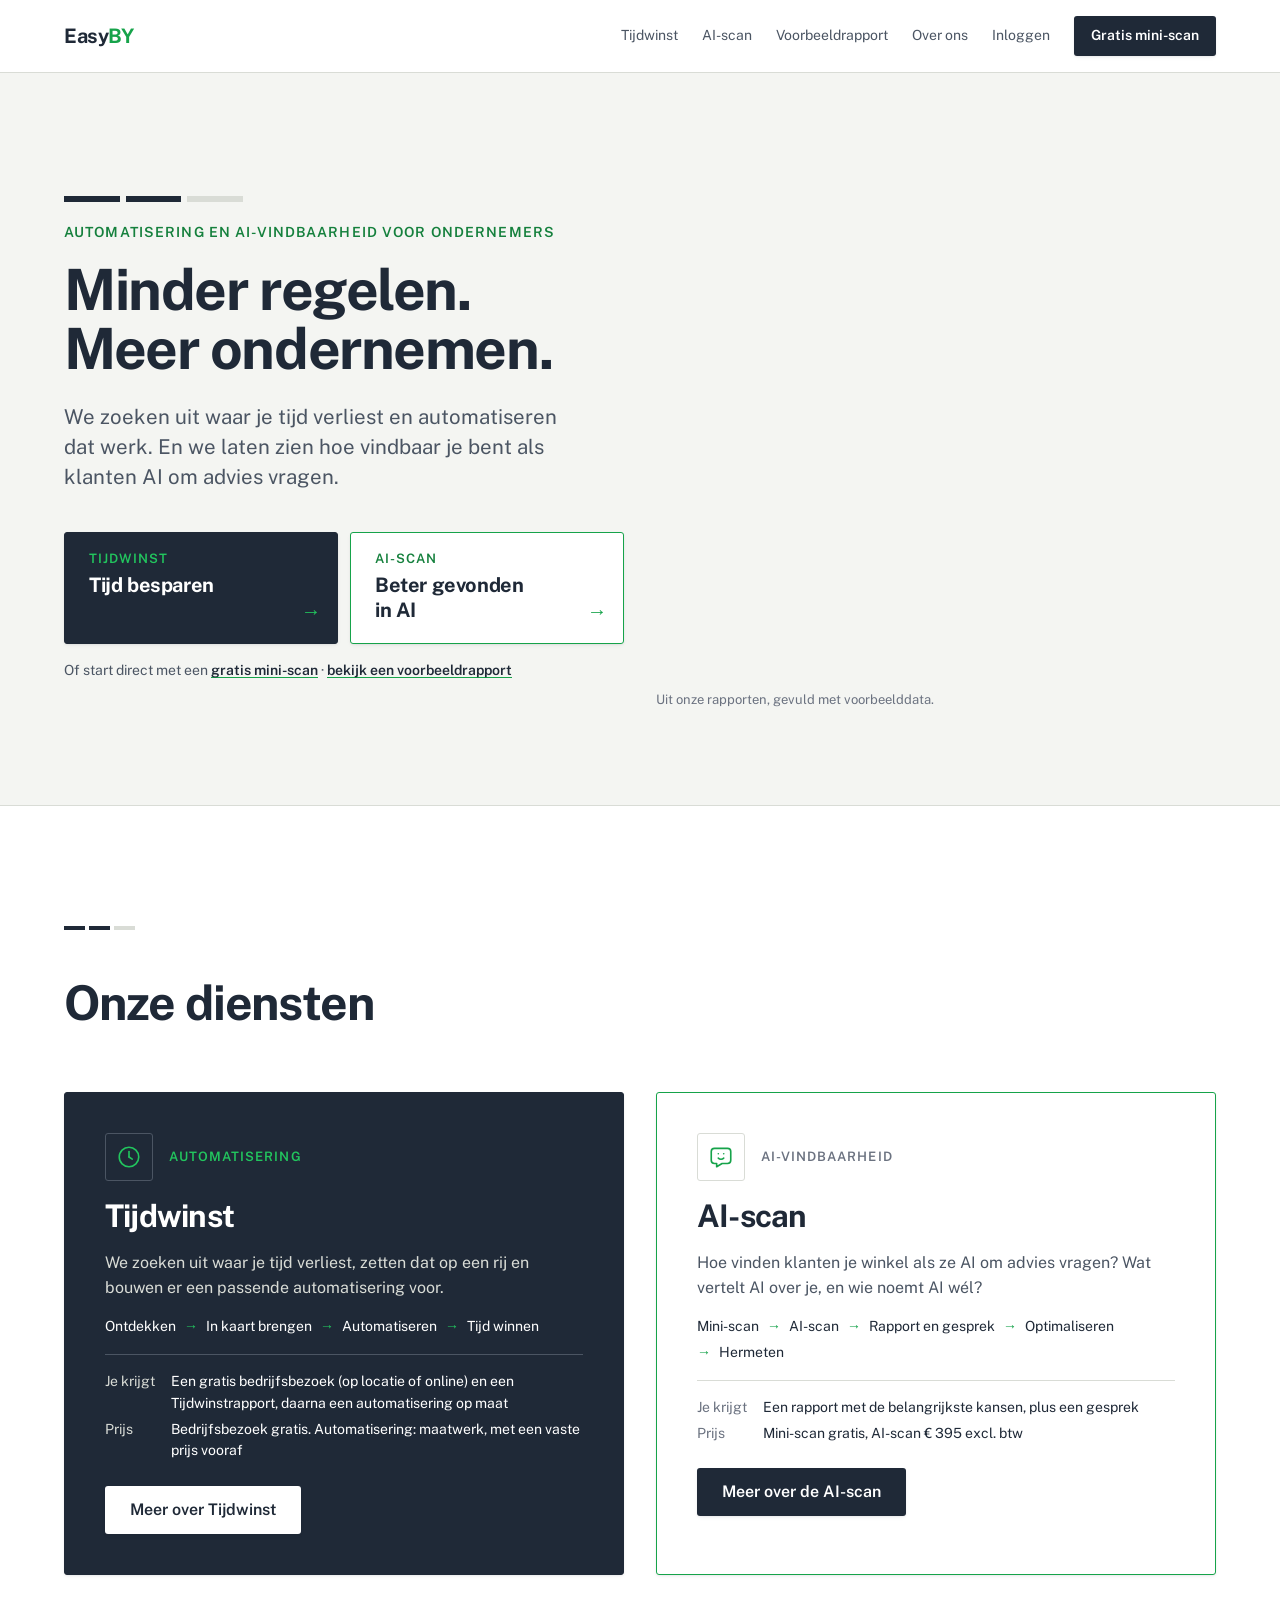
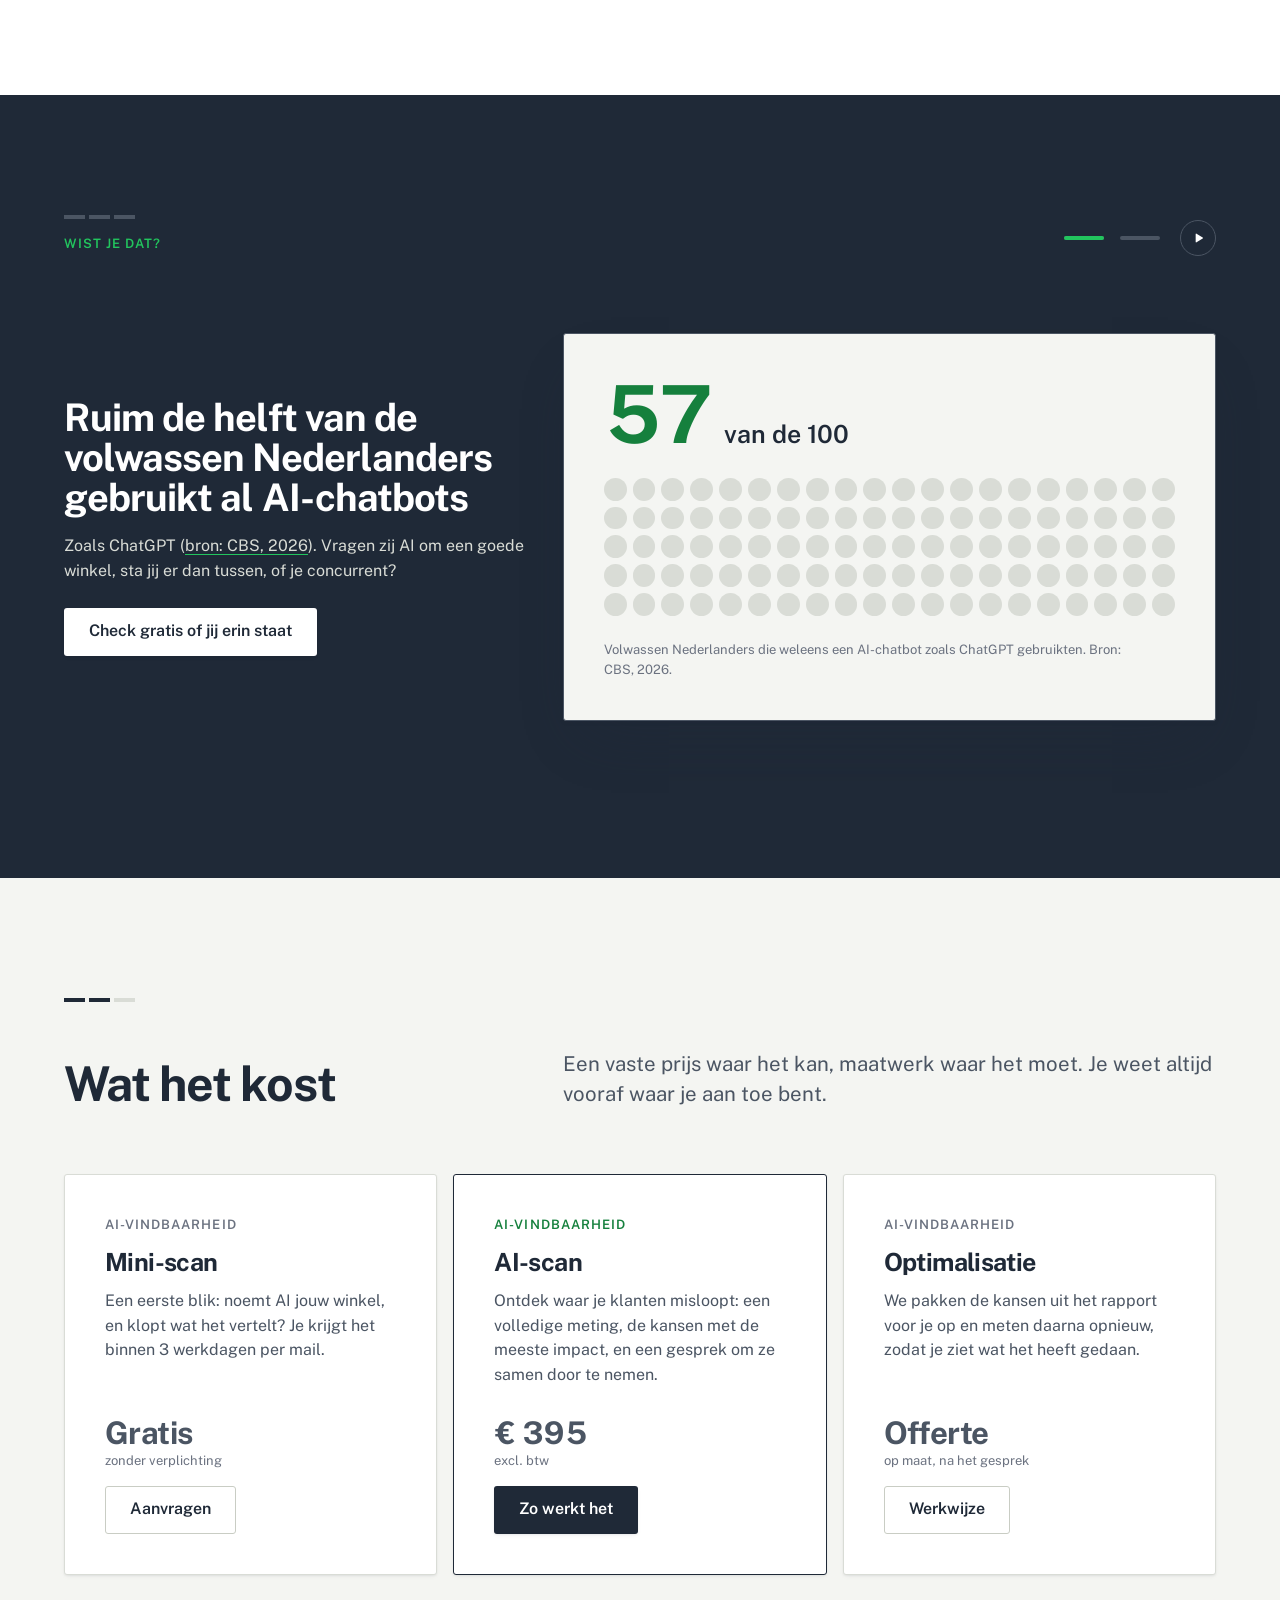
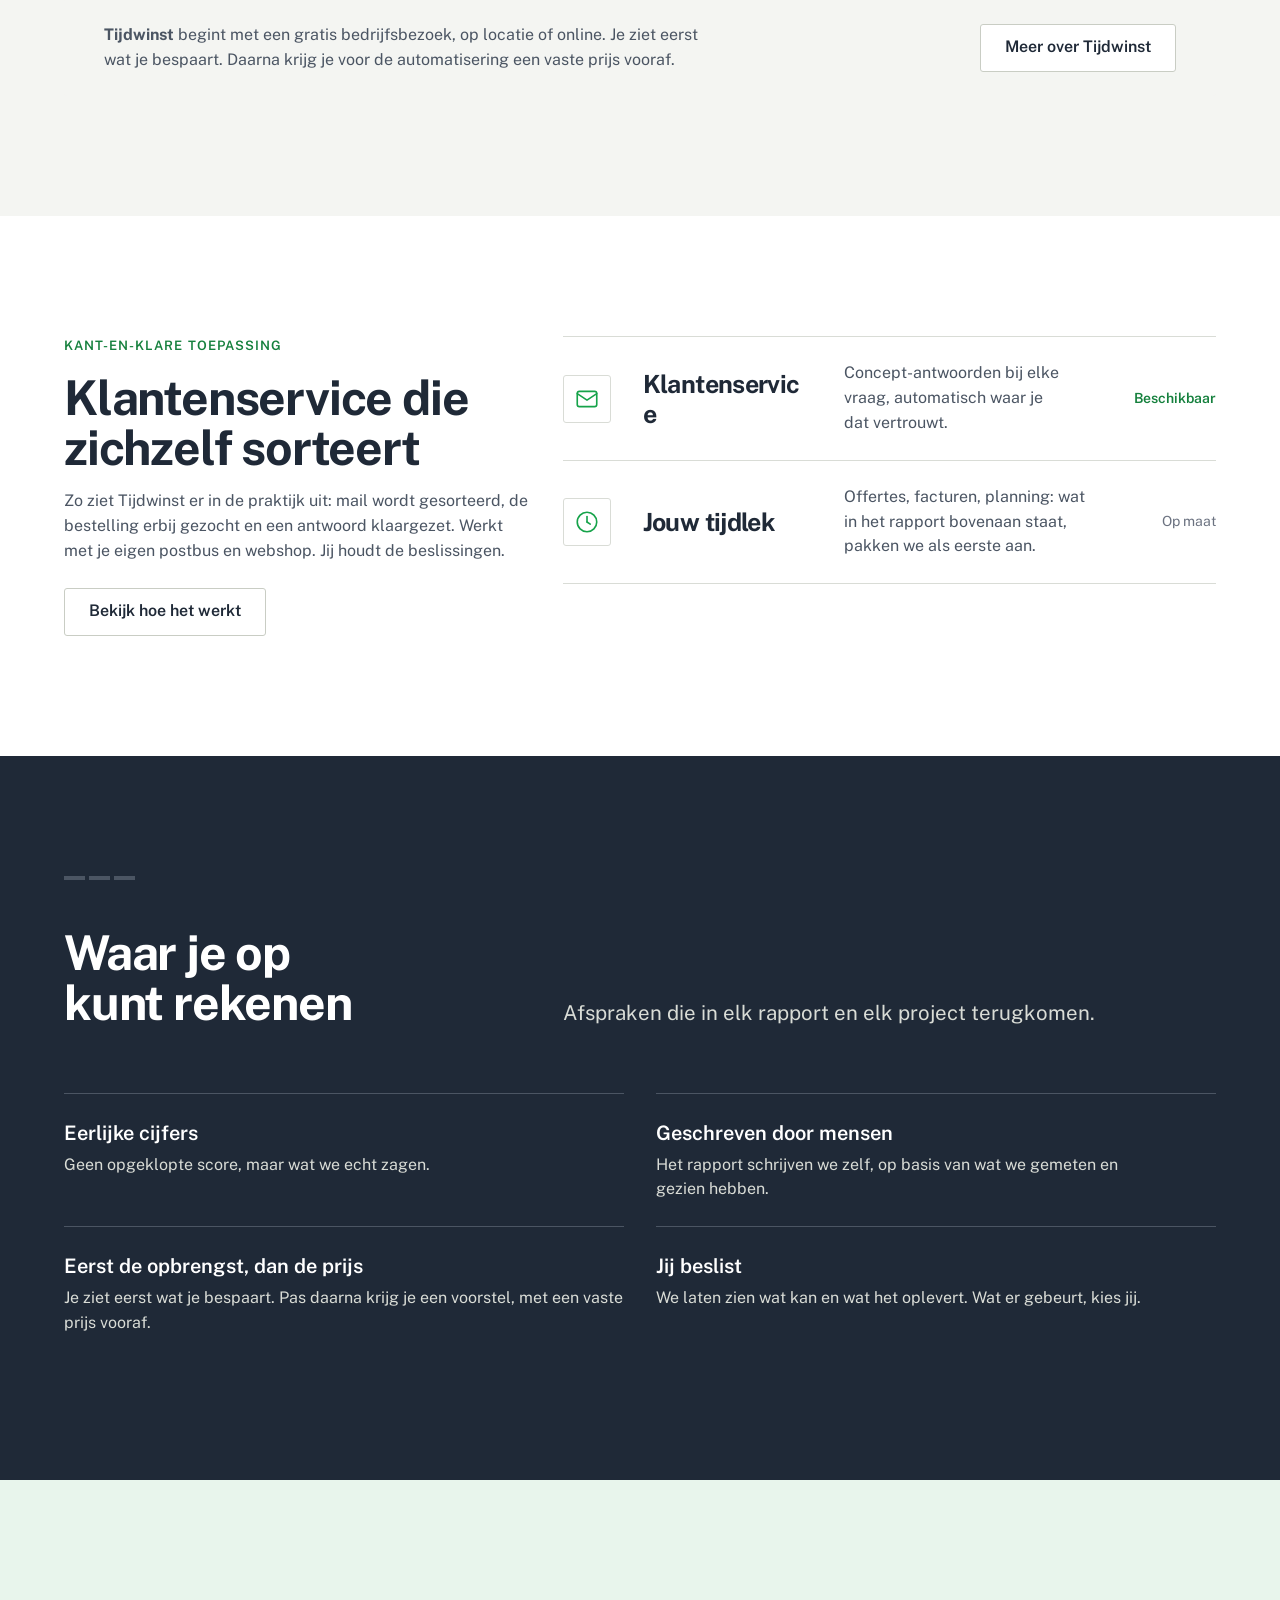
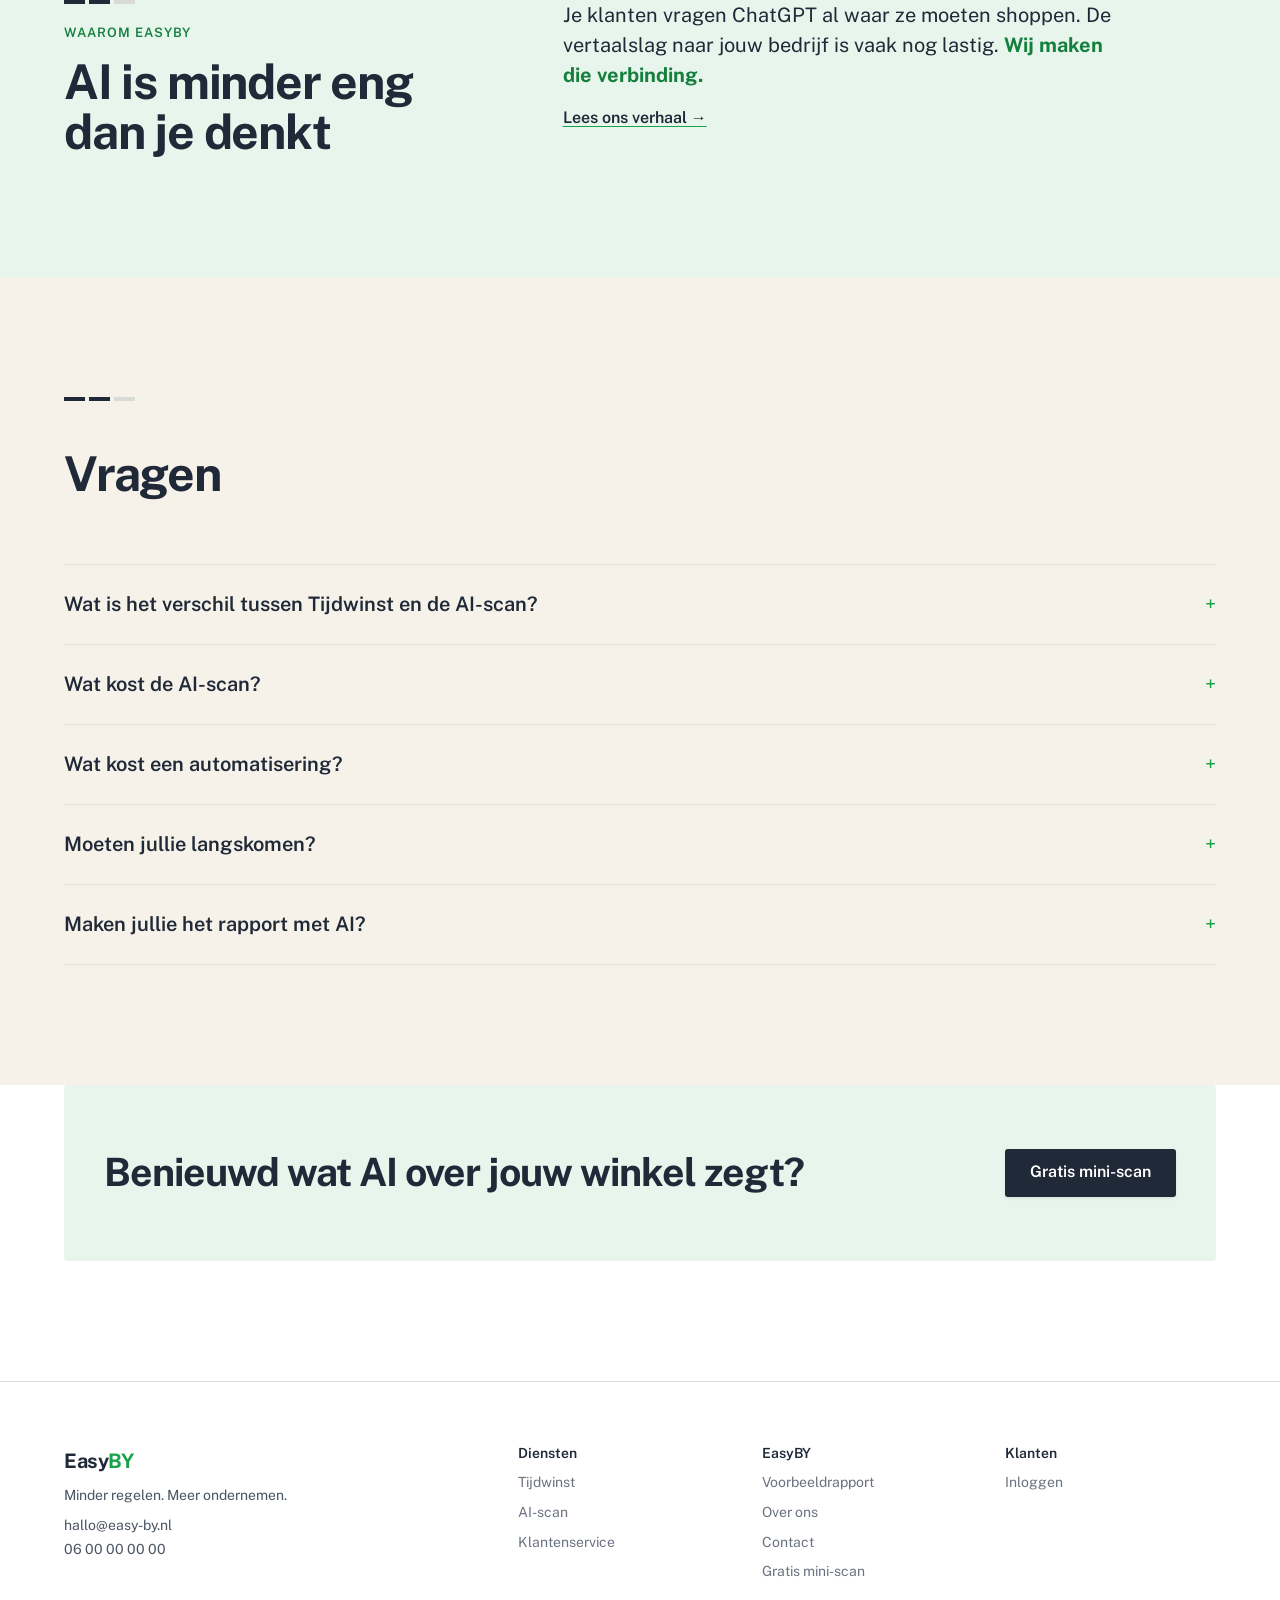
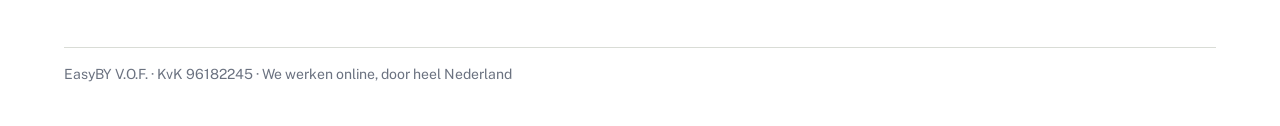
==== commit 76ff9091: "feat: verhaal, warmere vlakken, stapiconen, favicon, deelafbeelding en 404 Co-Authored-By: Claude Op" ====
--- a/index.html
+++ b/index.html
@@ -5,6 +5,19 @@
   <meta name="viewport" content="width=device-width, initial-scale=1">
   <title>EasyBY: tijdwinst en AI-vindbaarheid voor ondernemers</title>
   <meta name="description" content="EasyBY automatiseert het regelwerk van ondernemers en laat zien hoe AI over je winkel praat. Gratis mini-scan, AI-scan voor € 395 excl. btw.">
+  <link rel="icon" href="/favicon.svg" type="image/svg+xml">
+  <link rel="apple-touch-icon" href="/apple-touch-icon.png">
+  <meta name="theme-color" content="#1f2937">
+  <meta property="og:type" content="website">
+  <meta property="og:locale" content="nl_NL">
+  <meta property="og:site_name" content="EasyBY">
+  <meta property="og:title" content="EasyBY: tijdwinst en AI-vindbaarheid voor ondernemers">
+  <meta property="og:description" content="EasyBY automatiseert het regelwerk van ondernemers en laat zien hoe AI over je winkel praat. Gratis mini-scan, AI-scan voor € 395 excl. btw.">
+  <meta property="og:url" content="https://easy-by.nl/">
+  <meta property="og:image" content="https://easy-by.nl/og.png">
+  <meta property="og:image:width" content="1200">
+  <meta property="og:image:height" content="630">
+  <meta name="twitter:card" content="summary_large_image">
   <link rel="preload" href="fonts/public-sans-latin.woff2" as="font" type="font/woff2" crossorigin>
   <link rel="stylesheet" href="site.css">
   <script src="site.js" defer></script>
@@ -307,7 +320,21 @@
       </div>
     </section>
 
-    <section class="section section--kalk" id="vragen">
+    <section class="section verhaal verhaal--kort">
+      <div class="container verhaal__in">
+        <div>
+          <div class="streepjes streepjes--kop" aria-hidden="true"><i></i><i></i><i></i><i></i></div>
+          <span class="label label--green">Waarom EasyBY</span>
+          <h2>AI is minder eng dan je denkt</h2>
+        </div>
+        <div class="verhaal__tekst">
+          <p>Je klanten vragen ChatGPT al waar ze moeten shoppen. De vertaalslag naar jouw bedrijf is vaak nog lastig. <strong>Wij maken die verbinding.</strong></p>
+          <a class="verhaal__link" href="over-ons.html#waarom">Lees ons verhaal →</a>
+        </div>
+      </div>
+    </section>
+
+    <section class="section section--zand" id="vragen">
       <div class="container">
         <div class="section__head">
           <div class="streepjes streepjes--kop" aria-hidden="true"><i></i><i></i><i></i><i></i></div>
--- a/site.css
+++ b/site.css
@@ -768,3 +768,38 @@
   .preview .r-unit { display: none; }
   .preview .r-title { font-size: var(--text-lg); }
 }
+
+/* ------------------------------------------------------------------------
+ * Warmte en afwerking
+ * --------------------------------------------------------------------- */
+
+/* Zand: warme ondergrond voor de vragen */
+.section--zand { background: var(--color-sand); border-top: 0; }
+.section--zand + .section, .section + .section--zand { border-top: 0; }
+.section--zand .faq, .section--zand .faq details { border-color: var(--color-sand-line); }
+
+/* Waarom EasyBY: groot lichtgroen vlak met het verhaal */
+.verhaal { background: var(--color-green-tint); border-top: 0; }
+.verhaal + .section { border-top: 0; }
+.verhaal__in { display: grid; grid-template-columns: minmax(0, 5fr) minmax(0, 7fr); gap: var(--gap-columns); align-items: start; }
+.verhaal h2 { margin-top: var(--space-sm); }
+.verhaal__tekst { display: grid; gap: var(--space-md); font-size: var(--text-lead); line-height: 1.5; color: var(--color-ink); }
+.verhaal__tekst p { max-width: 58ch; }
+.verhaal__tekst strong { color: var(--color-green-dark); }
+.verhaal__onder { margin-top: var(--space-xs); font-size: var(--text-md); font-weight: var(--weight-semibold); color: var(--color-ink-2); }
+.verhaal__onder::before { content: ""; display: inline-block; width: 32px; height: 2px; margin-right: var(--space-sm); vertical-align: middle; background: var(--color-green); }
+.verhaal__link { justify-self: start; font-size: var(--text-md); font-weight: var(--weight-semibold); color: var(--color-ink); text-decoration-color: var(--color-green); }
+.verhaal--kort .verhaal__tekst { font-size: var(--text-lg); }
+@media (max-width: 60rem) { .verhaal__in { grid-template-columns: minmax(0, 1fr); gap: var(--space-md); } }
+@media (max-width: 40rem) { .verhaal__tekst { font-size: var(--text-md); } }
+
+/* Iconen bij de werkwijze-stappen */
+.step { position: relative; }
+.step__icoon { position: absolute; top: var(--space-lg); right: var(--space-lg); width: 32px; height: 32px; color: var(--color-green); opacity: 0.9; }
+.step h3 { padding-right: var(--space-2xl); }
+@media (max-width: 40rem) { .step__icoon { top: var(--space-md); right: var(--space-md); width: 26px; height: 26px; } }
+
+/* 404 */
+.niet-gevonden { padding-block: var(--space-3xl); background: var(--color-surface); min-height: 60vh; }
+.niet-gevonden h1 { margin-top: var(--space-xs); font-size: var(--text-display-s); }
+.niet-gevonden .lead { margin-top: var(--space-md); color: var(--color-ink-2); }
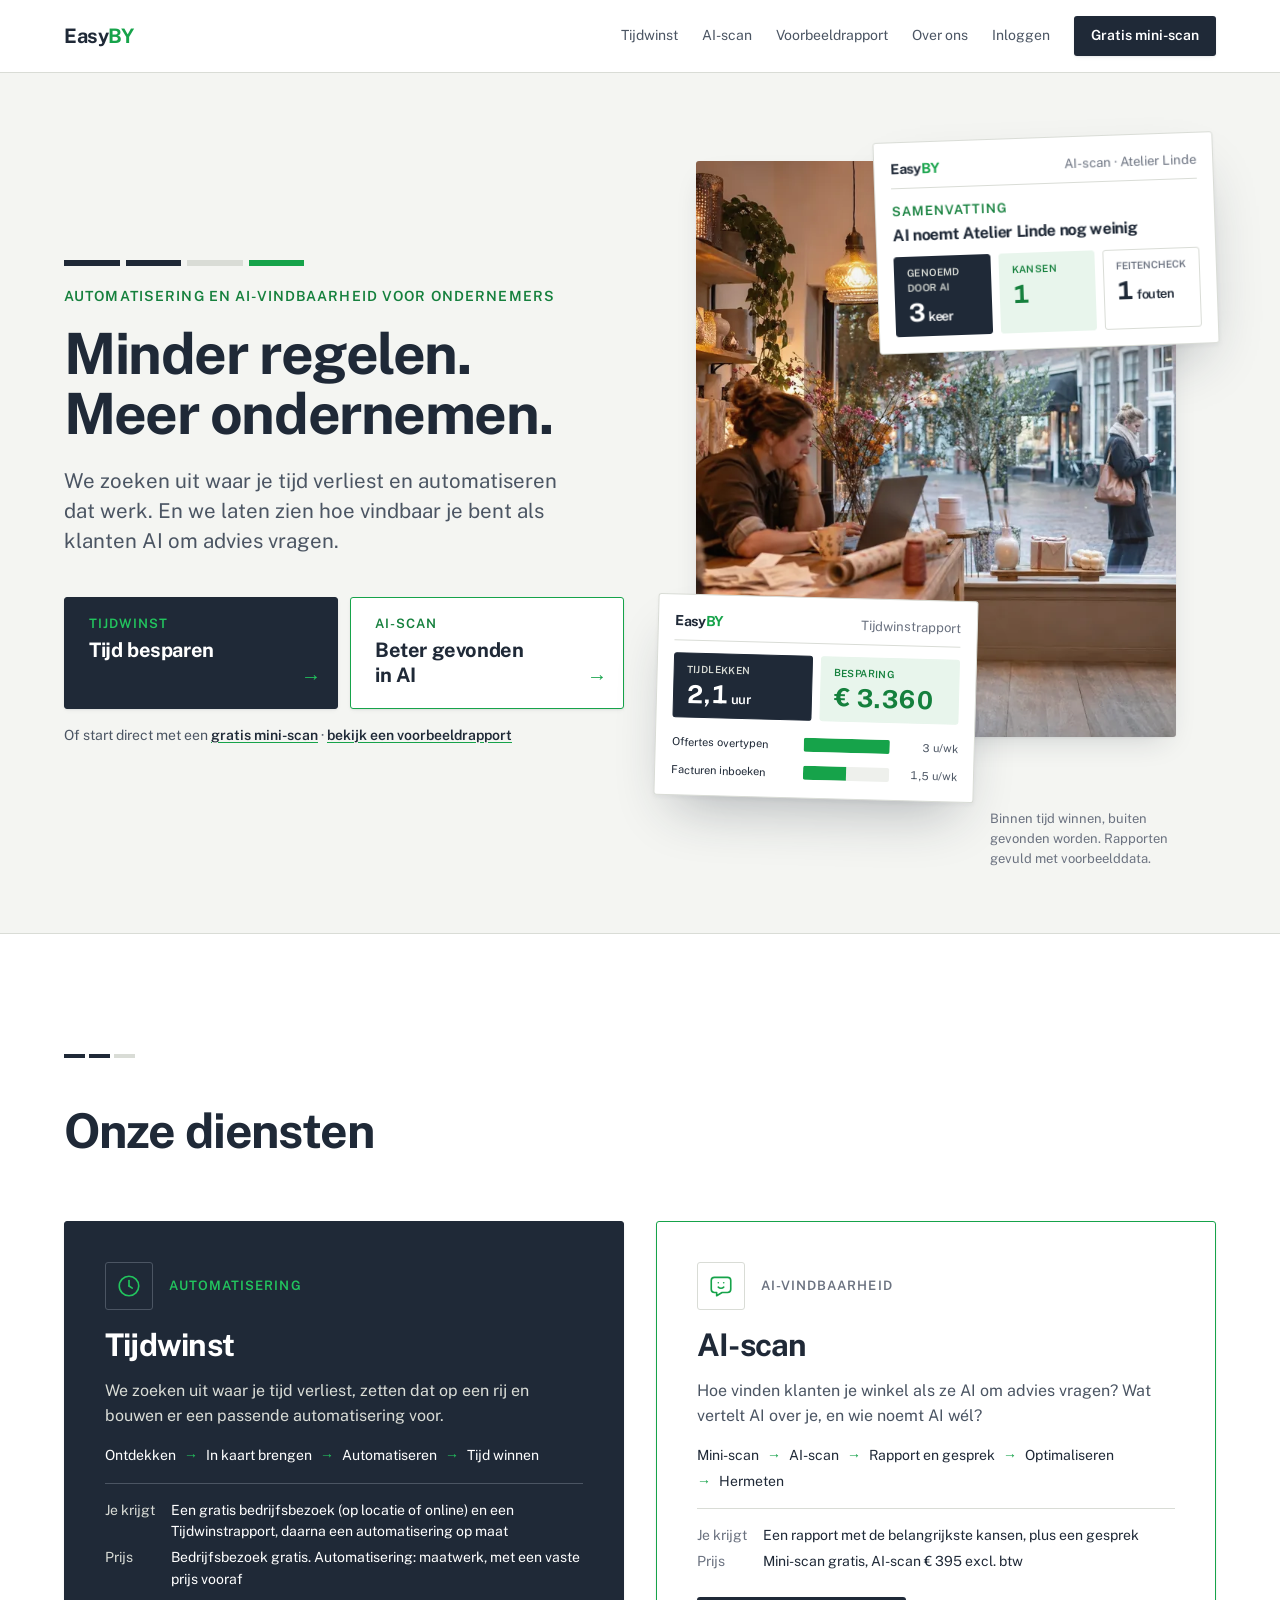
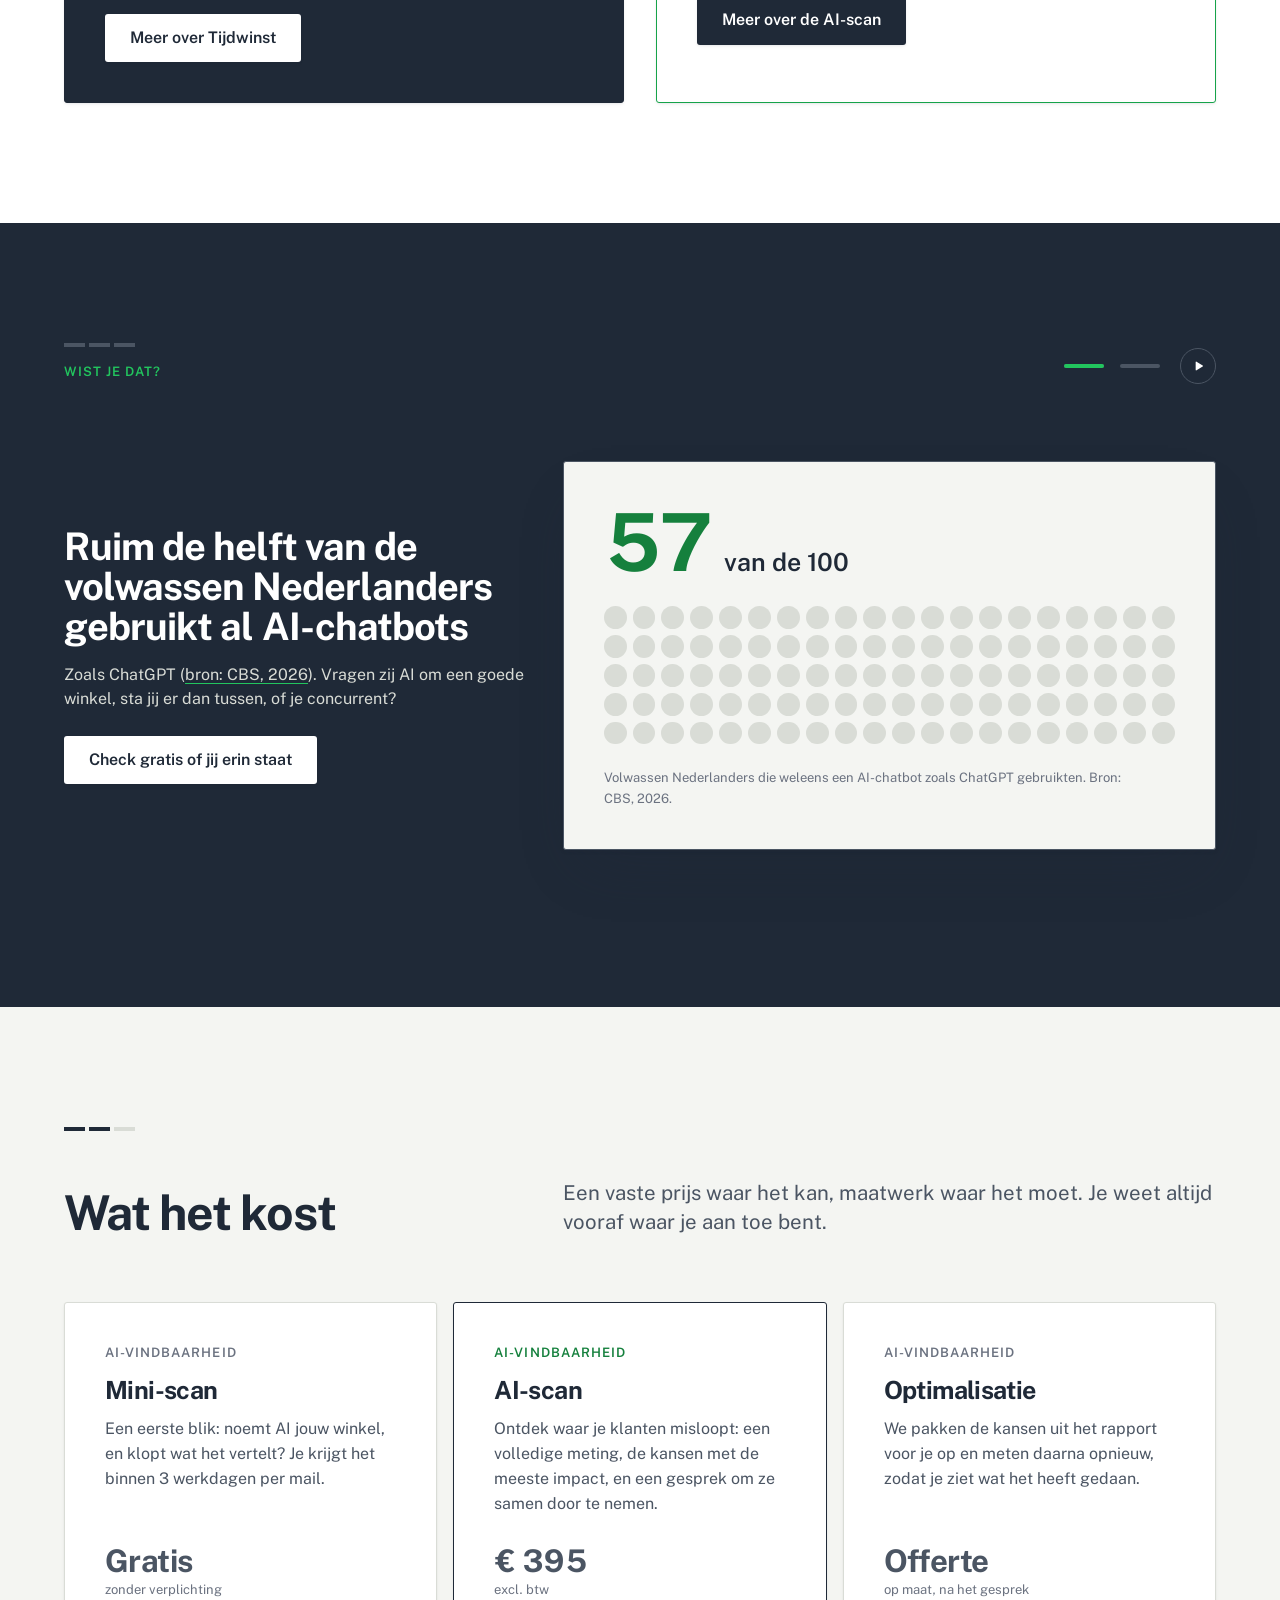
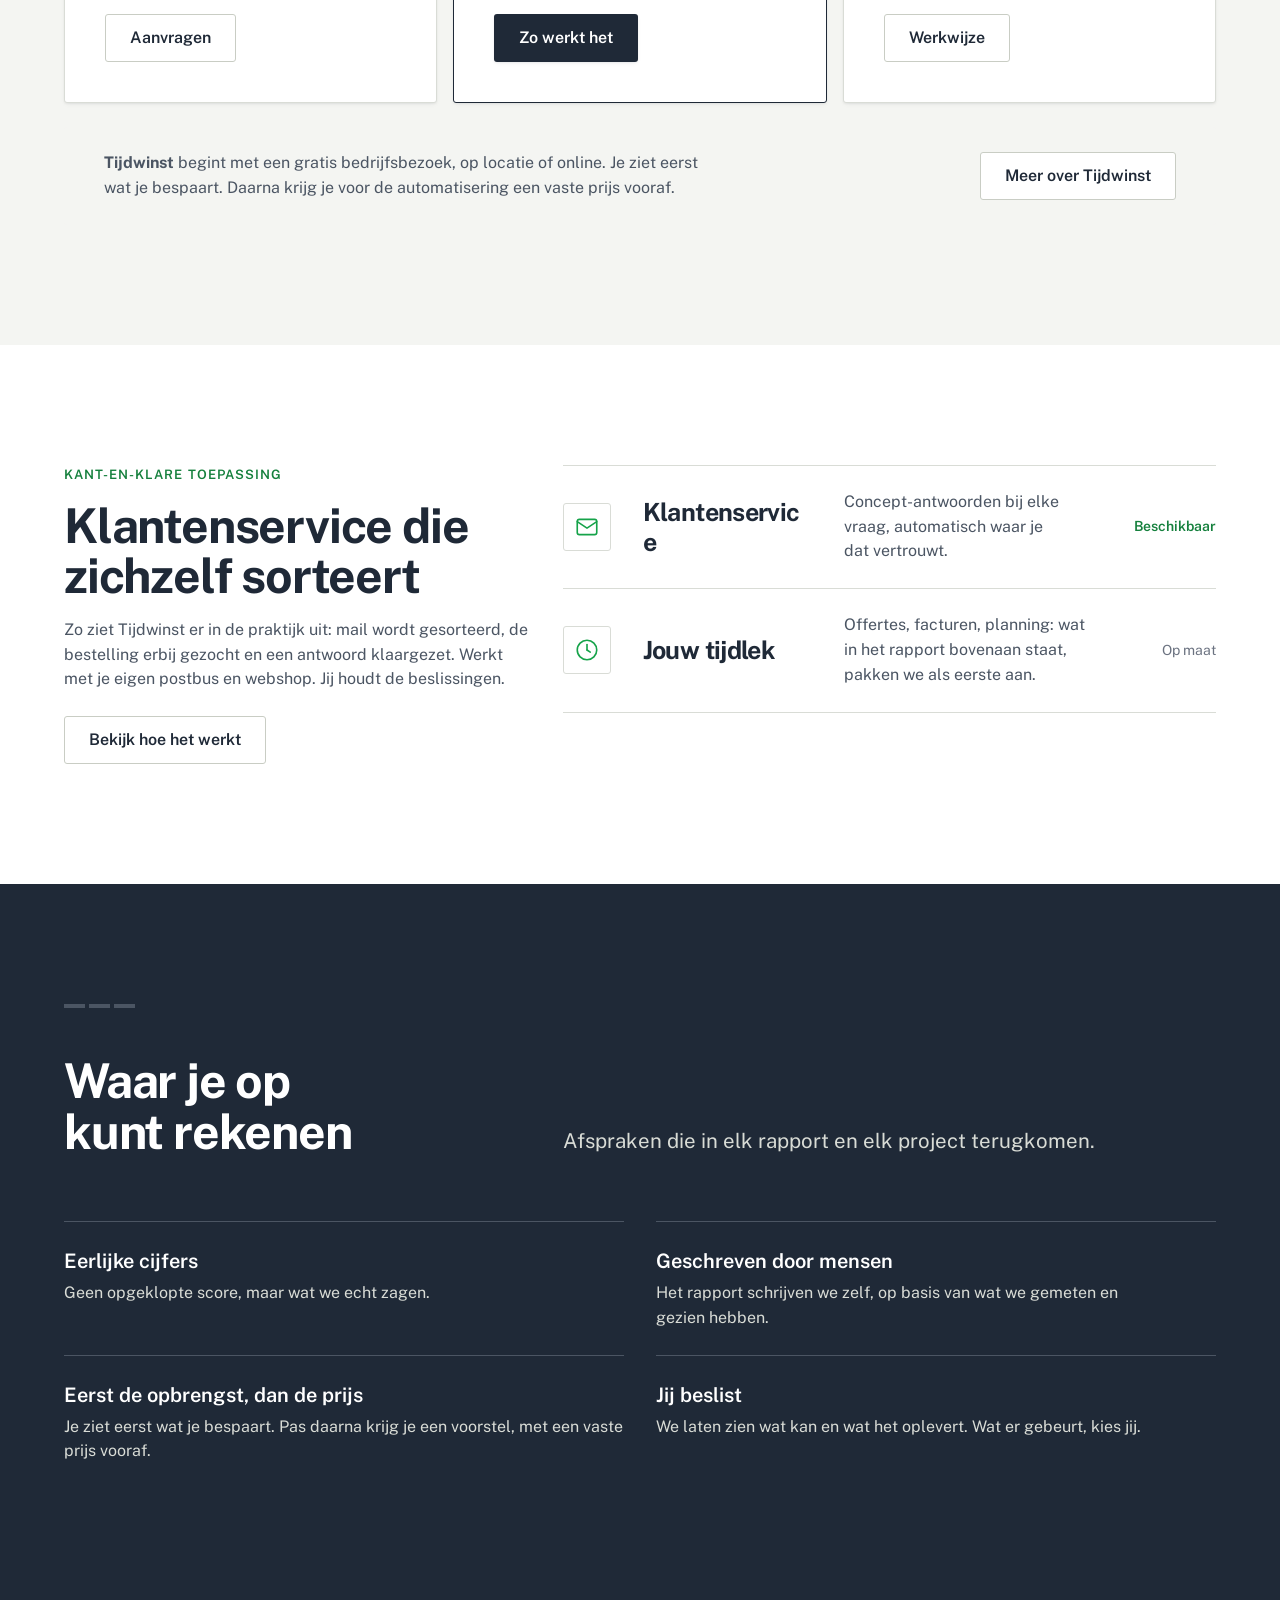
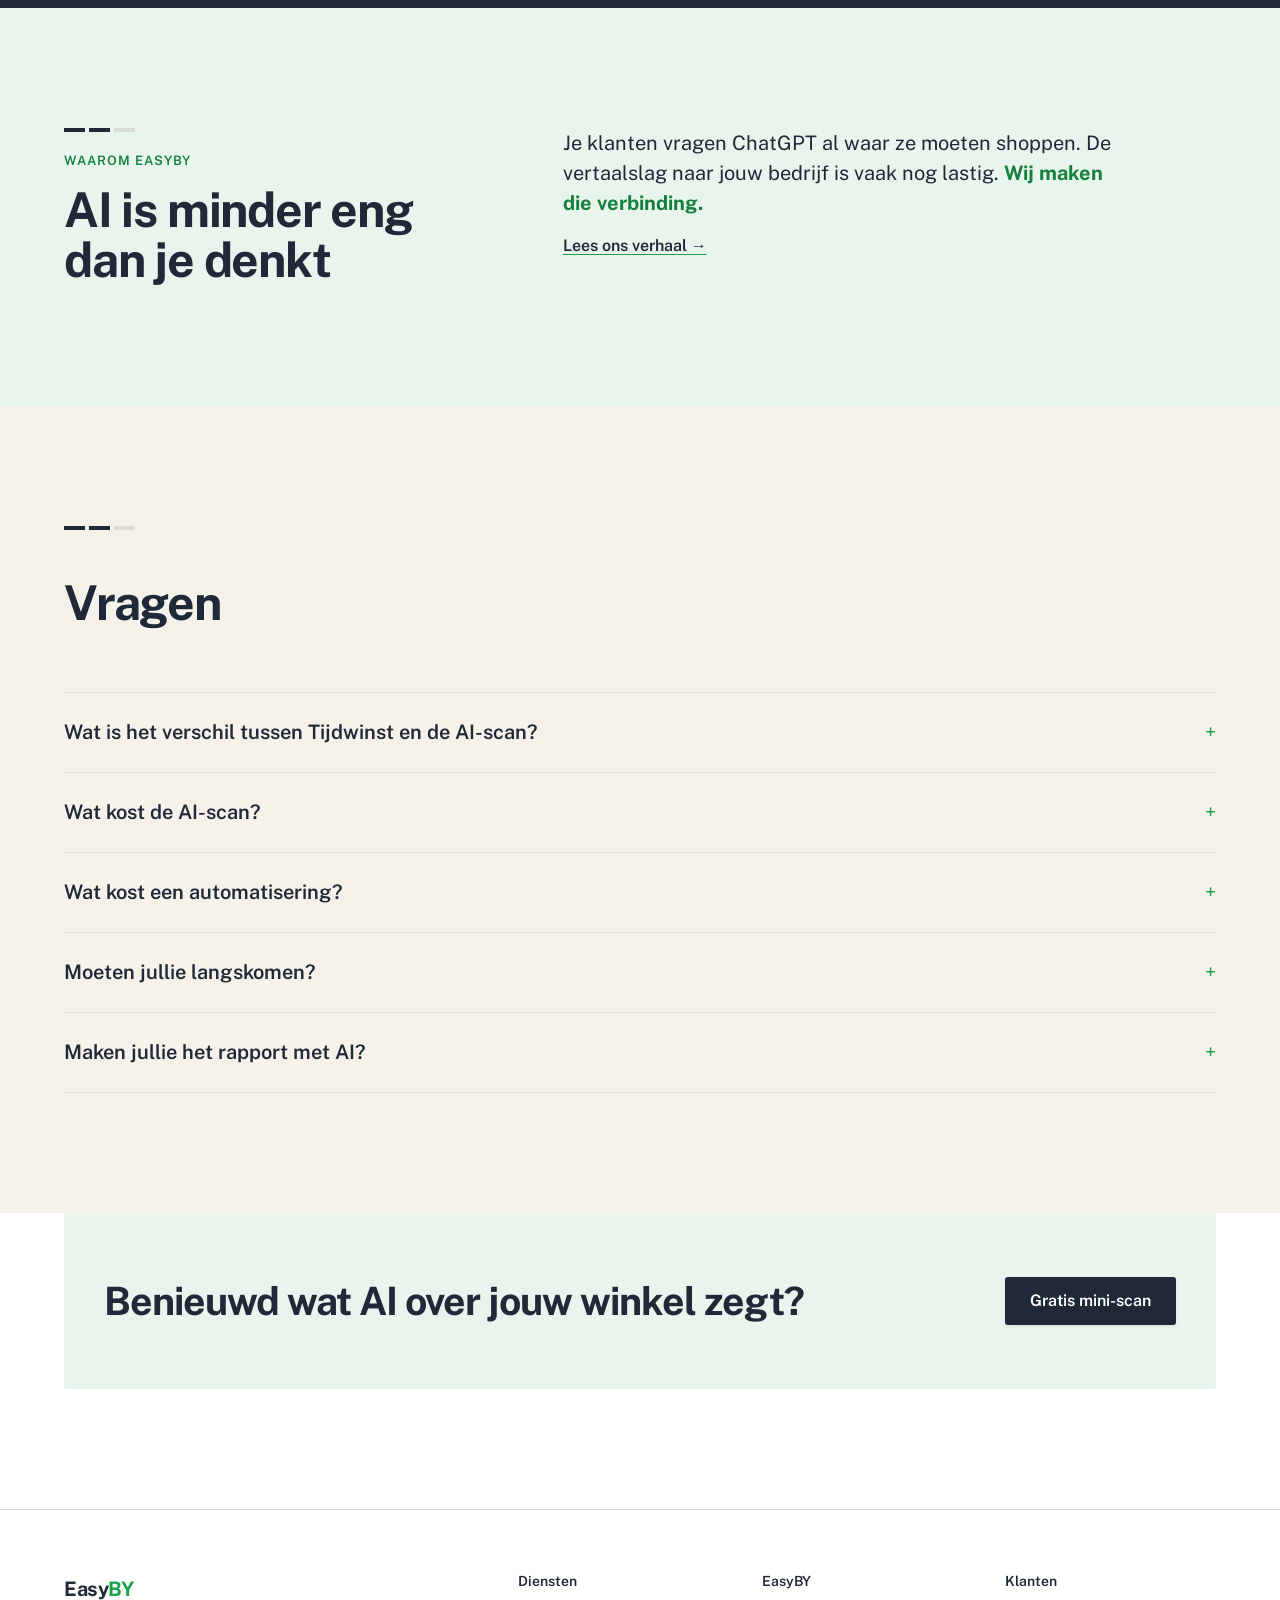
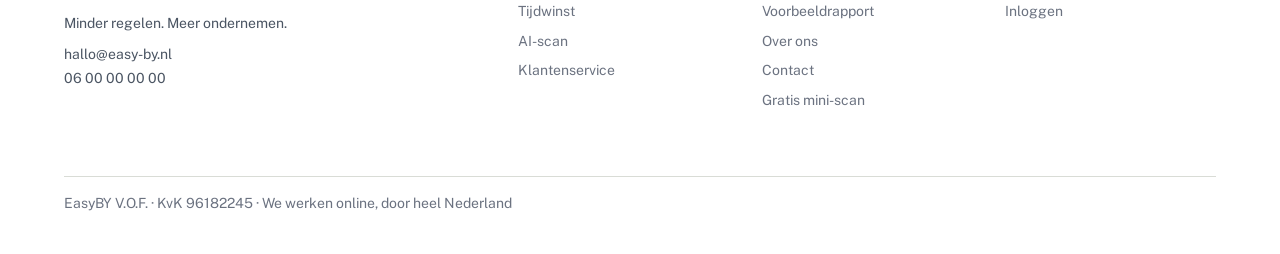
==== commit 9b77c7f2: "feat: winkelfoto in het eerste scherm van de voorpagina Co-Authored-By: Claude Opus 5.5 <noreply@ant" ====
--- a/index.html
+++ b/index.html
@@ -122,7 +122,8 @@
           <p class="hero__of">Of start direct met een <a href="mini-scan.html">gratis <span class="nobr">mini-scan</span></a> · <a href="voorbeeldrapport.html">bekijk een voorbeeldrapport</a></p>
         </div>
 
-        <figure class="preview">
+        <figure class="preview preview--winkel">
+          <img class="preview__winkel" src="beeld/home-winkel-1122.webp" srcset="beeld/home-winkel-640.webp 640w, beeld/home-winkel-1122.webp 1122w" sizes="(max-width: 60rem) 100vw, 46vw" width="1122" height="1402" alt="Binnen in een cadeauwinkel werkt de eigenaar aan haar laptop; buiten loopt een klant voorbij die op haar telefoon kijkt" fetchpriority="high">
           <div class="r-sheet r-sheet--a" aria-label="Voorbeeld: samenvatting van een AI-scanrapport">
             <div class="r-head"><span class="wordmark">Easy<span>BY</span></span><span>AI-scan · Atelier Linde</span></div>
             <span class="label label--green">Samenvatting</span>
@@ -144,7 +145,7 @@
               <div class="r-bar"><span class="r-bar__name">Facturen inboeken</span><span class="r-bar__track"><span class="r-bar__fill" style="--v: 0.5"></span></span><span class="r-bar__value">1,5 u/wk</span></div>
             </div>
           </div>
-          <figcaption>Uit onze rapporten, gevuld met voorbeelddata.</figcaption>
+          <figcaption>Binnen tijd winnen, buiten gevonden worden. Rapporten gevuld met voorbeelddata.</figcaption>
         </figure>
       </div>
     </section>
--- a/site.css
+++ b/site.css
@@ -803,3 +803,128 @@
 .niet-gevonden { padding-block: var(--space-3xl); background: var(--color-surface); min-height: 60vh; }
 .niet-gevonden h1 { margin-top: var(--space-xs); font-size: var(--text-display-s); }
 .niet-gevonden .lead { margin-top: var(--space-md); color: var(--color-ink-2); }
+
+/* Eerste scherm met foto: rapportkaart half over de foto */
+.preview--foto { position: relative; margin: 0; display: grid; }
+.preview__foto { width: 100%; height: auto; aspect-ratio: 3 / 2; object-fit: cover; object-position: 30% center; border-radius: var(--radius-tile); box-shadow: var(--shadow-md); filter: saturate(0.85) contrast(0.98); }
+.preview--foto .r-sheet { position: relative; width: min(400px, 72%); margin: -96px 0 0 auto; margin-right: calc(var(--space-lg) * -1); box-shadow: var(--shadow-lg); }
+.preview--foto figcaption { margin-top: var(--space-sm); font-size: var(--text-xs); color: var(--color-muted); }
+@media (max-width: 72rem) { .preview--foto .r-sheet { margin-right: 0; } }
+@media (max-width: 40rem) {
+  .preview--foto .r-sheet { width: 88%; margin-top: -48px; }
+  .preview--foto .r-tiles { --tiles: 3 !important; gap: var(--space-xs); }
+  .preview--foto .r-tile { padding: var(--space-xs) var(--space-sm); }
+  .preview--foto .r-tile .label { font-size: 0.625rem; letter-spacing: 0.04em; }
+  .preview--foto .r-figure { font-size: var(--text-lg); }
+  .preview--foto .r-figure span { font-size: var(--text-xs); }
+  .preview--foto .r-unit { display: none; }
+  .preview--foto .r-title { font-size: var(--text-lg); }
+}
+/* Kaart over de foto: compact op elk scherm, bijschrift eronder vrij */
+.preview--foto .r-sheet { width: min(360px, 70%); margin-top: -120px; }
+.preview--foto .r-tiles { --tiles: 3 !important; gap: var(--space-xs); }
+.preview--foto .r-tile { padding: var(--space-xs) var(--space-sm); }
+.preview--foto .r-tile .label { font-size: 0.625rem; letter-spacing: 0.04em; }
+.preview--foto .r-figure { font-size: var(--text-xl); }
+.preview--foto .r-figure span { font-size: var(--text-xs); }
+.preview--foto .r-unit { display: none; }
+.preview--foto .r-title { font-size: var(--text-lg); }
+.preview--foto figcaption { margin-top: var(--space-lg); }
+@media (max-width: 40rem) { .preview--foto .r-sheet { width: 88%; margin-top: -48px; } .preview--foto .r-figure { font-size: var(--text-lg); } }
+.preview--foto { display: block; }
+@media (max-width: 72rem) { .preview--foto .r-tile .label { letter-spacing: 0; } }
+
+/* Over ons: brede foto die half over het groene verhaalvlak valt */
+.fotostrook { position: relative; margin-top: calc(var(--space-3xl) * -1); }
+.fotostrook img { width: 100%; height: auto; aspect-ratio: 21 / 9; object-fit: cover; object-position: 35% 45%; border-radius: var(--radius-tile); box-shadow: var(--shadow-lg); filter: saturate(0.85) contrast(0.98); }
+.verhaal:has(+ .fotostrook) { padding-bottom: calc(var(--section-gap-s) + var(--space-3xl)); }
+.section--na-foto { border-top: 0; }
+@media (max-width: 40rem) {
+  .fotostrook { margin-top: calc(var(--space-2xl) * -1); }
+  .fotostrook img { aspect-ratio: 4 / 3; object-position: 30% 50%; }
+  .verhaal:has(+ .fotostrook) { padding-bottom: calc(var(--section-gap-s) + var(--space-2xl)); }
+}
+
+/* Tijdwinst: brede foto met de tekst in een vak over de lege muur */
+.hero--foto { padding-block: var(--space-xl) var(--space-3xl); }
+.hero-foto { position: relative; }
+.hero-foto__beeld { width: 100%; height: auto; max-height: 680px; aspect-ratio: 3 / 2; object-fit: cover; object-position: 20% center; border-radius: var(--radius-tile); box-shadow: var(--shadow-md); filter: saturate(0.85) contrast(0.98); }
+.hero-foto__vak { position: absolute; top: 50%; right: calc(var(--gutter) + var(--space-2xl)); translate: 0 -50%; width: min(520px, 42%); display: grid; gap: var(--space-md); padding: var(--space-xl); background: color-mix(in oklab, var(--color-paper) 94%, transparent); backdrop-filter: blur(6px); border-radius: var(--radius-tile); box-shadow: var(--shadow-lg); }
+.hero-foto__vak .eyebrow { margin-bottom: 0; }
+.hero-foto__vak h1 { font-size: var(--text-display-s); max-width: none; }
+.hero-foto__vak .lead { margin-top: 0; color: var(--color-ink-2); font-size: var(--text-md); }
+.hero-foto__vak .actions { margin-top: var(--space-xs); }
+@media (max-width: 72rem) { .hero-foto__vak { width: min(480px, 50%); padding: var(--space-lg); } .hero-foto__vak h1 { font-size: var(--text-3xl); } }
+@media (max-width: 52rem) {
+  .hero-foto__beeld { aspect-ratio: 4 / 3; object-position: 15% center; }
+  .hero-foto__vak { position: relative; top: auto; right: auto; translate: none; width: auto; margin: -64px var(--space-md) 0; }
+}
+@media (max-width: 40rem) {
+  .hero--foto { padding-block: var(--space-md) var(--space-2xl); }
+  .hero-foto { padding-inline: 0; }
+  .hero-foto__beeld { border-radius: 0; aspect-ratio: 1 / 1; object-position: 22% center; }
+  .hero-foto__vak { margin: -56px var(--gutter) 0; padding: var(--space-lg); }
+}
+
+/* Rapportkaart in "Wat in het Tijdwinstrapport staat" */
+.split__beeld { display: grid; gap: var(--space-lg); align-content: start; }
+.r-onder { margin-top: calc(var(--space-sm) * -1); font-size: var(--text-xs); color: var(--color-muted); }
+.hero-foto__vak { right: calc(var(--gutter) + var(--space-xl)); width: min(460px, 36%); padding: var(--space-xl) var(--space-lg); }
+.hero-foto__vak .actions .btn { min-height: 44px; }
+@media (max-width: 72rem) {
+  .hero-foto__beeld { aspect-ratio: 16 / 10; object-position: 15% center; }
+  .hero-foto__vak { position: relative; top: auto; right: auto; translate: none; width: auto; max-width: 640px; margin: -96px var(--space-xl) 0; }
+}
+@media (max-width: 40rem) { .hero-foto__vak { margin: -56px var(--gutter) 0; } .hero-foto__beeld { aspect-ratio: 1 / 1; object-position: 22% center; } }
+@media (max-width: 72rem) and (min-width: 40.01rem) { .hero-foto__vak { margin: -120px var(--space-xl) 0 auto; } }
+@media (max-width: 72rem) and (min-width: 40.01rem) { .hero-foto__vak { max-width: 500px; } }
+
+/* Mini-scan: foto onder de tekst naast het formulier */
+.request__foto { width: 100%; max-width: 420px; height: auto; aspect-ratio: 4 / 5; object-fit: cover; object-position: 60% 30%; margin-top: var(--space-sm); border-radius: var(--radius-tile); box-shadow: var(--shadow-md); filter: saturate(0.85) contrast(0.98); }
+@media (max-width: 60rem) { .request__foto { max-width: none; aspect-ratio: 16 / 10; object-position: 60% 25%; } }
+
+/* Voorpagina: winkelfoto met de twee rapportkaarten erover */
+.preview.preview--winkel { min-height: 0; display: block; padding: var(--space-lg) var(--space-xl) 0; }
+.preview__winkel { display: block; width: 100%; height: auto; aspect-ratio: 4 / 5; max-height: 720px; object-fit: cover; object-position: 50% 40%; border-radius: var(--radius-tile); box-shadow: var(--shadow-md); filter: saturate(0.9) contrast(0.98); }
+.preview.preview--winkel .r-sheet { position: absolute; padding: var(--space-md); box-shadow: var(--shadow-lg); }
+.preview.preview--winkel .r-sheet--a { top: 0; right: 0; left: auto; width: min(340px, 62%); }
+.preview.preview--winkel .r-sheet--b { top: auto; bottom: 3.5rem; left: 0; right: auto; width: min(320px, 58%); }
+.preview.preview--winkel figcaption { position: static; margin-top: var(--space-sm); font-size: var(--text-xs); color: var(--color-muted); }
+.preview--winkel .r-tiles { --tiles: 3 !important; gap: var(--space-xs); }
+.preview--winkel .r-sheet--b .r-tiles { --tiles: 2 !important; }
+.preview--winkel .r-tile { padding: var(--space-xs) var(--space-sm); }
+.preview--winkel .r-tile .label { font-size: 0.625rem; letter-spacing: 0.04em; }
+.preview--winkel .r-figure { font-size: var(--text-xl); }
+.preview--winkel .r-figure span { font-size: var(--text-xs); }
+.preview--winkel .r-unit { display: none; }
+.preview--winkel .r-title { font-size: var(--text-md); margin-bottom: var(--space-sm); }
+.preview--winkel .r-head { margin-bottom: var(--space-sm); }
+.preview--winkel .r-bar { font-size: 0.6875rem; grid-template-columns: minmax(0, 7.5rem) minmax(0, 1fr) 3.5rem; }
+.preview--winkel .r-sheet--a .r-tile:nth-child(3) .label { letter-spacing: 0; }
+@media (max-width: 60rem) {
+  .preview.preview--winkel { padding: 0; margin-top: var(--space-xl); }
+  .preview__winkel { aspect-ratio: 4 / 3; object-position: 50% 58%; max-height: none; }
+  .preview.preview--winkel .r-sheet--a { position: relative; inset: auto; width: min(420px, 88%); margin: -64px 0 0 auto; transform: none; }
+  .preview.preview--winkel .r-sheet--b { display: none; }
+}
+.preview.preview--winkel { padding-bottom: var(--space-xl); }
+.preview.preview--winkel .r-sheet--b { bottom: 1.25rem; left: 0; }
+.preview.preview--winkel figcaption { margin-top: var(--space-2xl); }
+@media (max-width: 72rem) {
+  .preview.preview--winkel { padding: 0; }
+  .preview__winkel { aspect-ratio: 4 / 3; object-position: 50% 58%; max-height: none; }
+  .preview.preview--winkel .r-sheet--a { position: relative; inset: auto; width: min(400px, 88%); margin: -64px 0 0 auto; transform: none; }
+  .preview.preview--winkel .r-sheet--b { display: none; }
+  .preview.preview--winkel figcaption { margin-top: var(--space-sm); }
+}
+@media (min-width: 72.01rem) {
+  .preview__winkel { max-height: min(600px, 64vh); object-position: 50% 45%; }
+  .hero:has(.preview--winkel) { padding-block: var(--space-2xl); }
+}
+@media (min-width: 72.01rem) {
+  /* Onderste kaart hangt aan de onderkant van de foto, bijschrift eronder vrij */
+  .preview.preview--winkel .r-sheet--b { top: calc(var(--space-lg) + min(600px, 64vh) - 140px); bottom: auto; }
+  .preview.preview--winkel { padding-bottom: 0; }
+  .preview.preview--winkel figcaption { margin-top: 96px; padding-left: calc(min(320px, 58%) + var(--space-md)); }
+}
+@media (min-width: 72.01rem) { .preview.preview--winkel figcaption { margin-top: 72px; } }
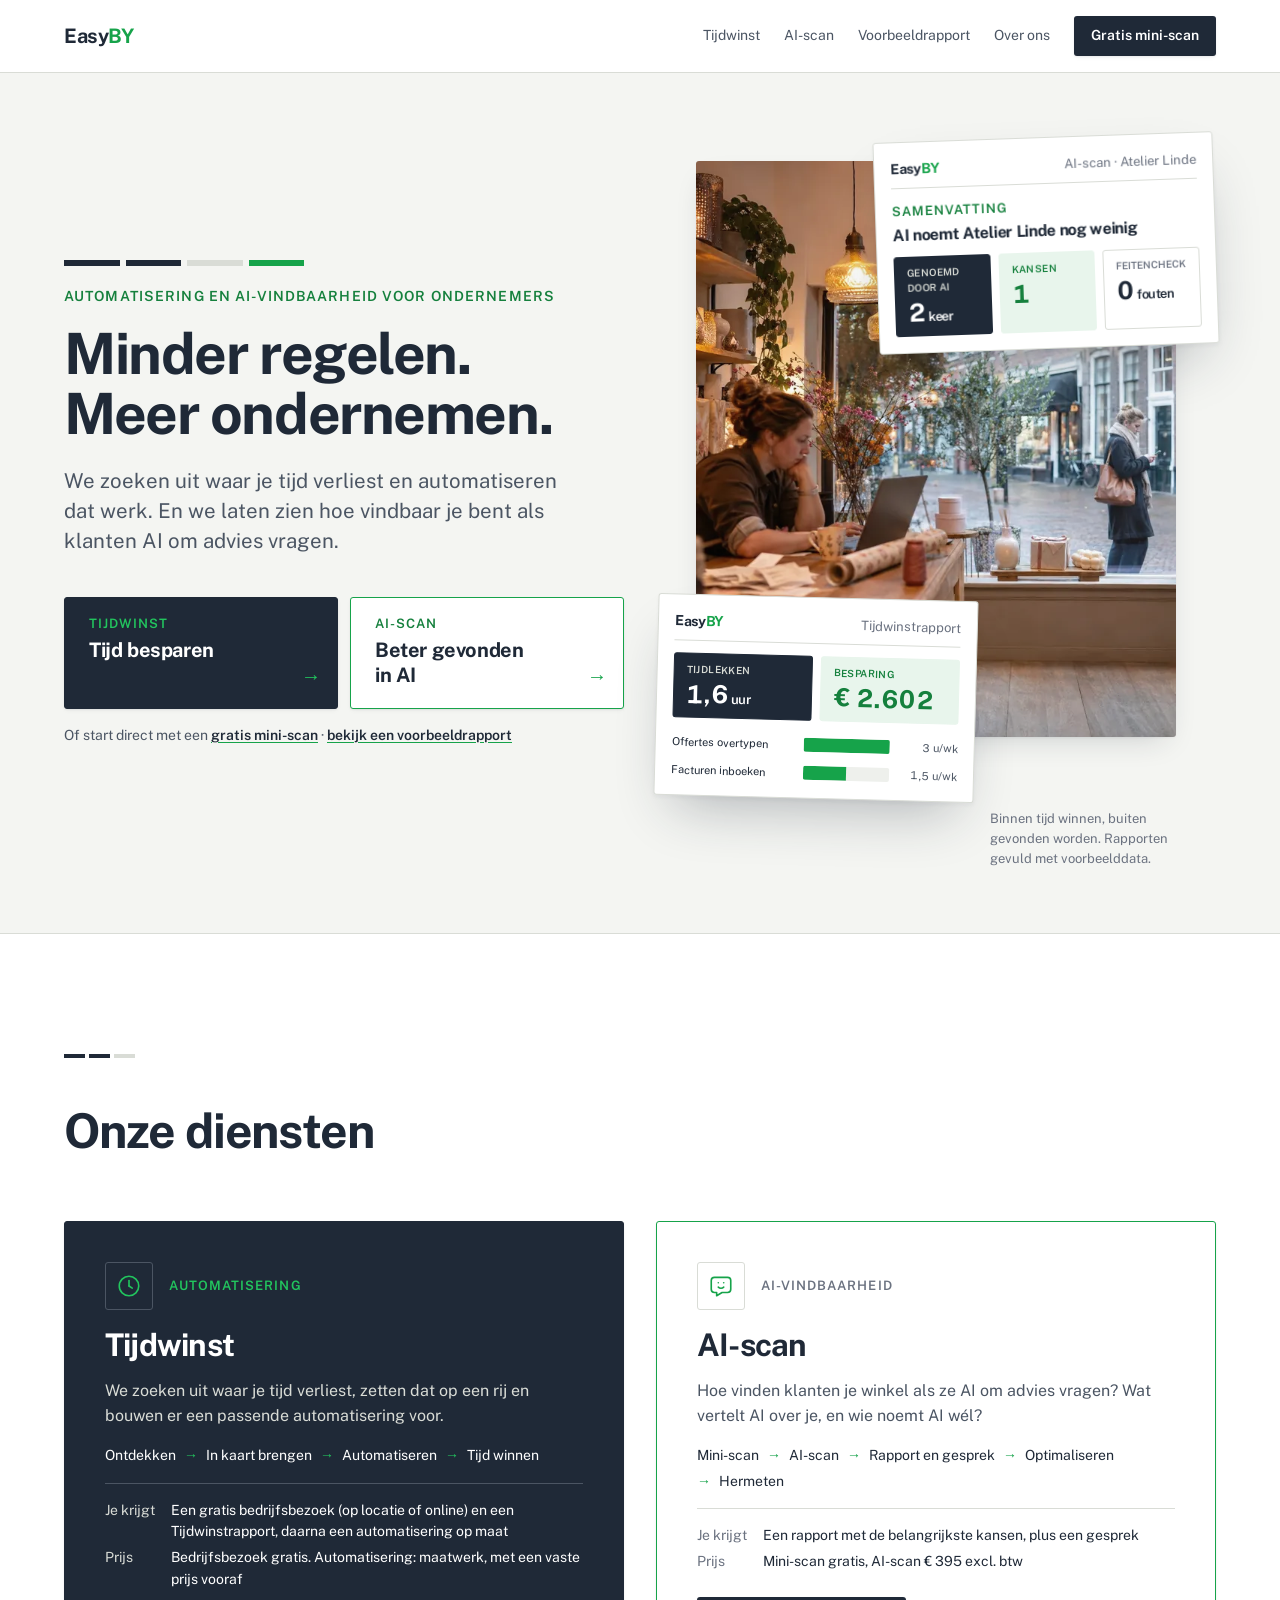
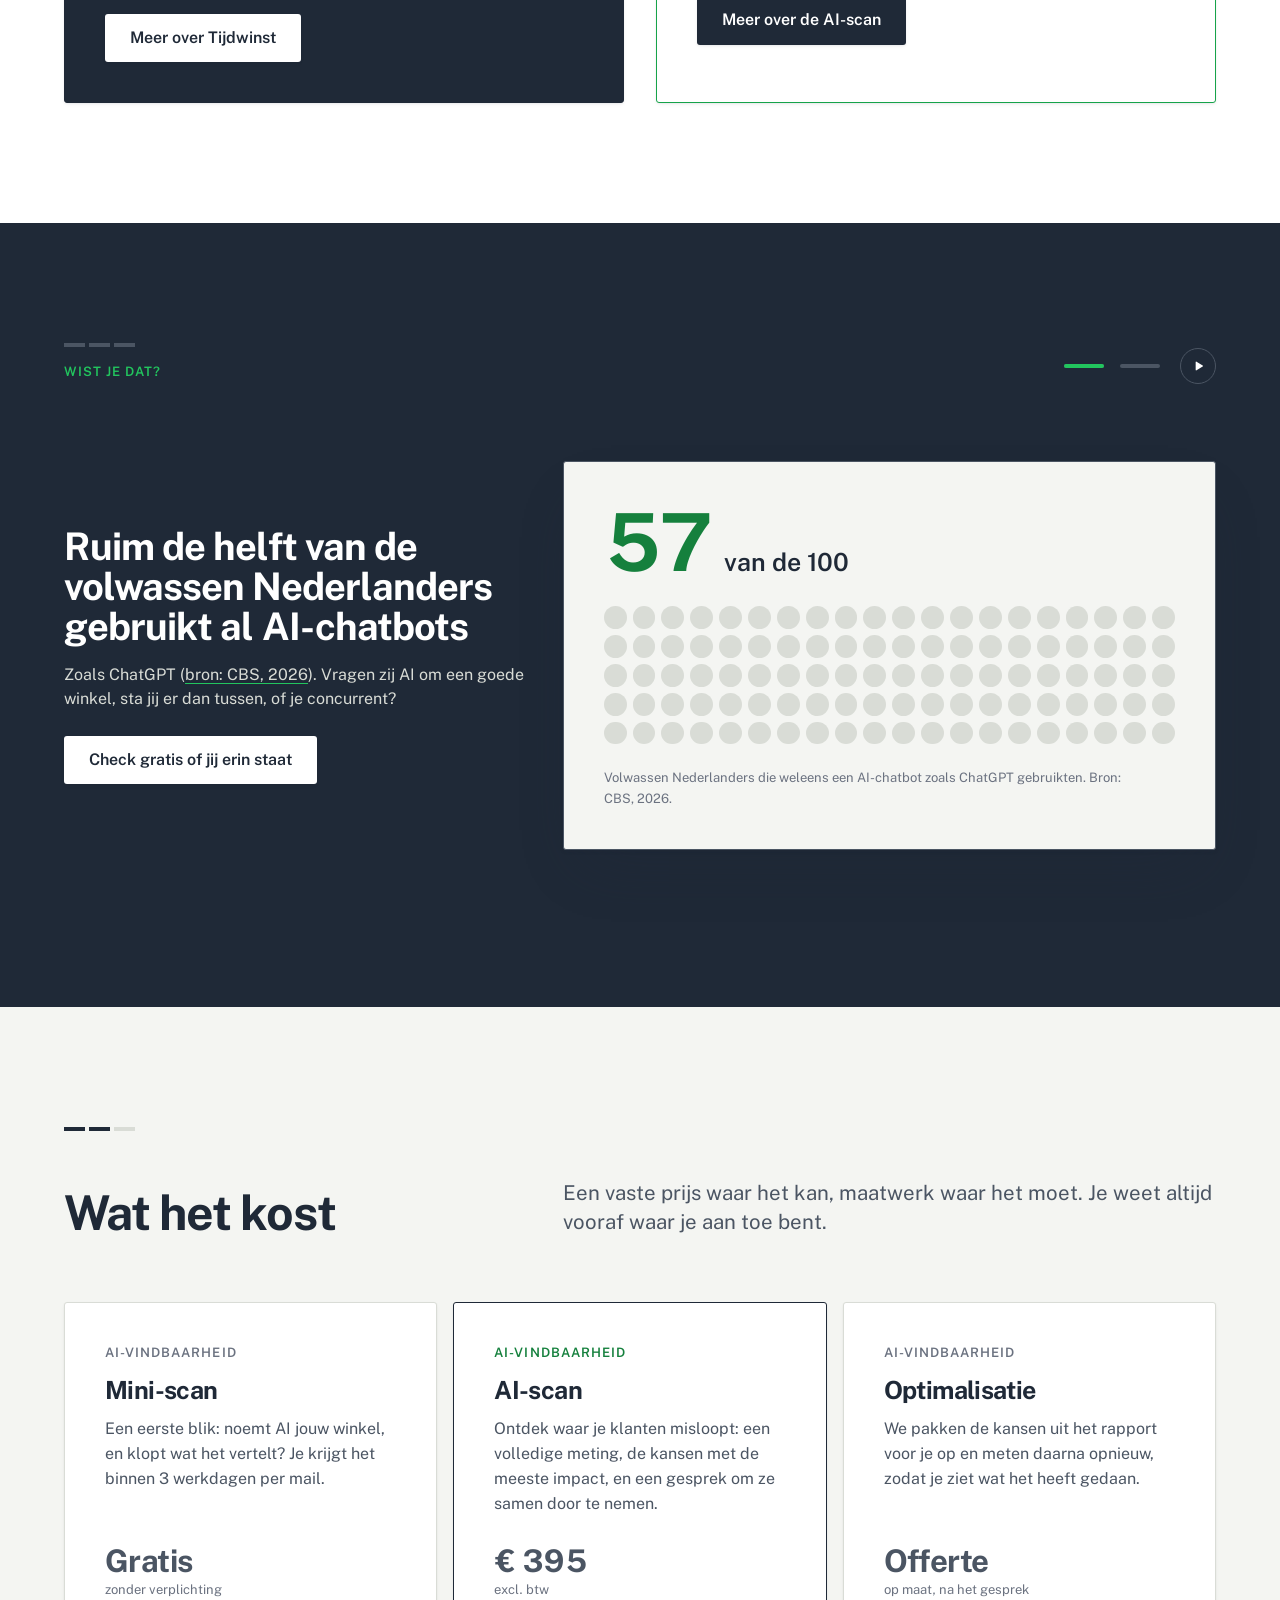
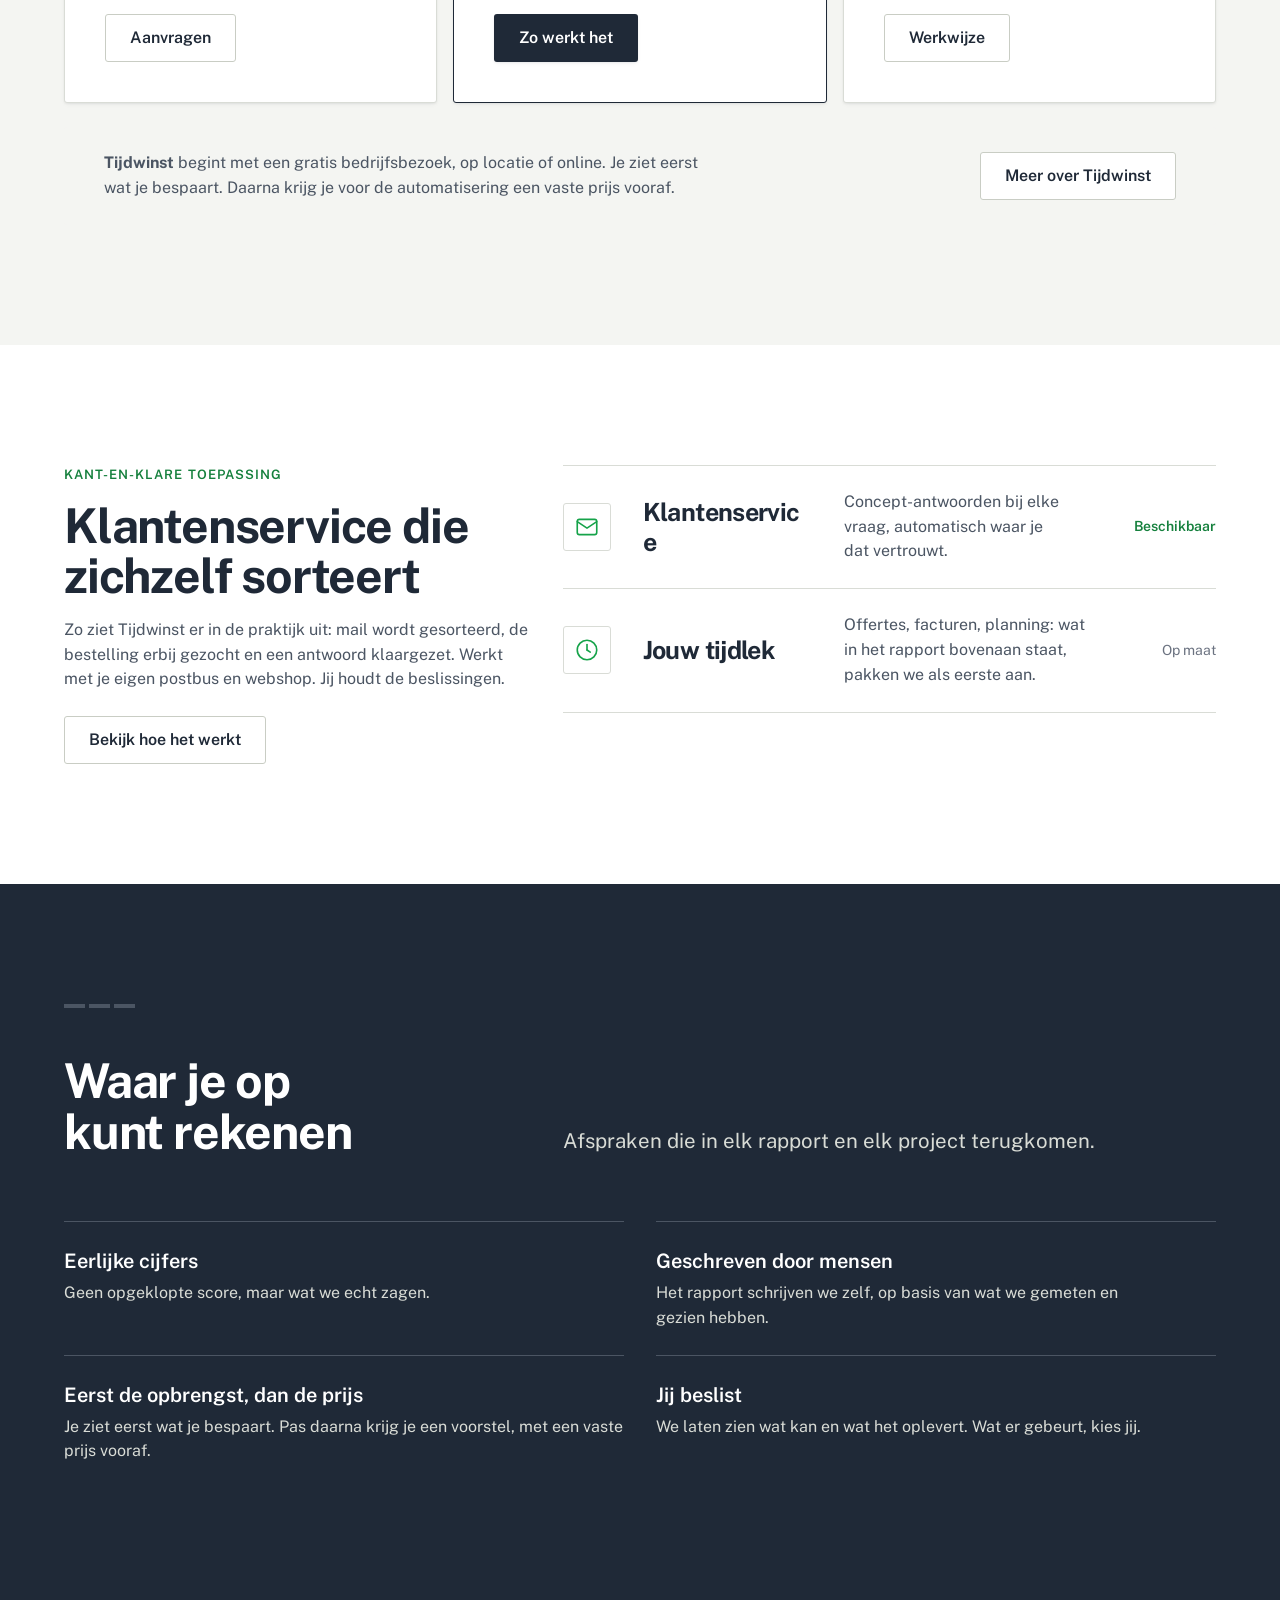
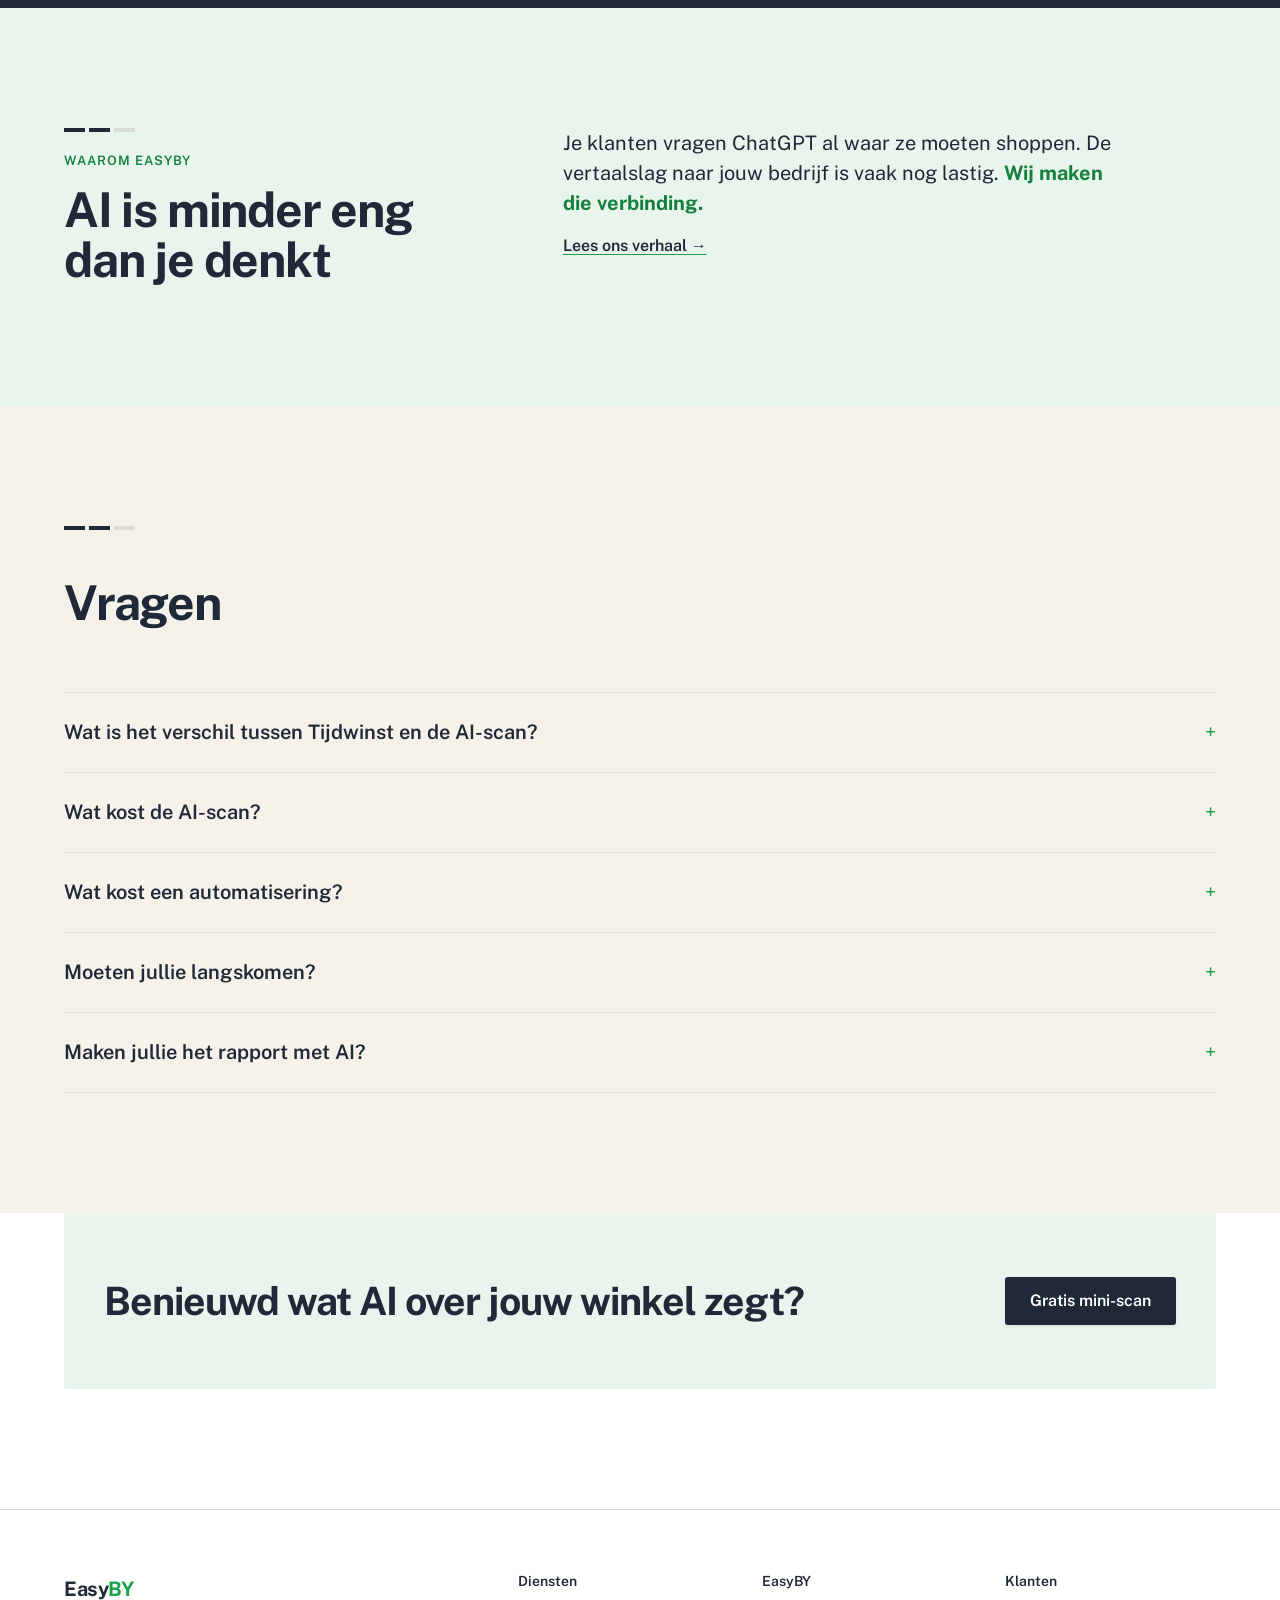
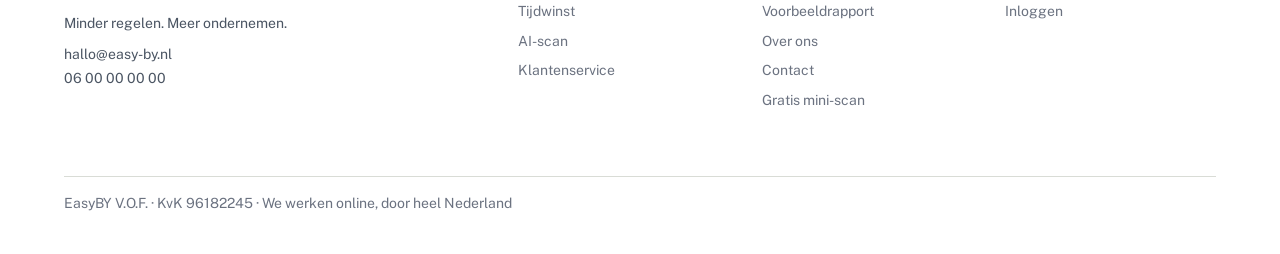
==== commit b86e829a: "feat: meting, sitemap, llms.txt, schema en afdrukweergave Co-Authored-By: Claude Opus 5.5 <noreply@a" ====
--- a/index.html
+++ b/index.html
@@ -7,6 +7,8 @@
   <meta name="description" content="EasyBY automatiseert het regelwerk van ondernemers en laat zien hoe AI over je winkel praat. Gratis mini-scan, AI-scan voor € 395 excl. btw.">
   <link rel="icon" href="/favicon.svg" type="image/svg+xml">
   <link rel="apple-touch-icon" href="/apple-touch-icon.png">
+  <!-- Meting zonder cookies: vul hier de GoatCounter-naam in (bijv. easyby). Leeg = geen meting. -->
+  <meta name="goatcounter" content="">
   <meta name="theme-color" content="#1f2937">
   <meta property="og:type" content="website">
   <meta property="og:locale" content="nl_NL">
@@ -76,6 +78,51 @@
           }
         }
       ]
+    },
+    {
+      "@type": "FAQPage",
+      "mainEntity": [
+        {
+          "@type": "Question",
+          "name": "Wat is het verschil tussen Tijdwinst en de AI-scan?",
+          "acceptedAnswer": {
+            "@type": "Answer",
+            "text": "Tijdwinst gaat over binnen: werk dat je tijd kost, en hoe je dat automatiseert. De AI-scan gaat over buiten: of klanten je winkel vinden als ze AI om advies vragen."
+          }
+        },
+        {
+          "@type": "Question",
+          "name": "Wat kost de AI-scan?",
+          "acceptedAnswer": {
+            "@type": "Answer",
+            "text": "De mini-scan is gratis. De AI-scan met rapport en gesprek kost € 395 excl. btw. Wil je daarna de kansen laten uitvoeren, dan krijg je een offerte op maat."
+          }
+        },
+        {
+          "@type": "Question",
+          "name": "Wat kost een automatisering?",
+          "acceptedAnswer": {
+            "@type": "Answer",
+            "text": "Dat hangt af van wat we bouwen. Je krijgt vooraf een vaste prijs, tenzij we samen iets anders afspreken. Zo kom je niet voor verrassingen te staan."
+          }
+        },
+        {
+          "@type": "Question",
+          "name": "Moeten jullie langskomen?",
+          "acceptedAnswer": {
+            "@type": "Answer",
+            "text": "Het kan, maar het hoeft niet. Het gratis bedrijfsbezoek kan op locatie of als online meeting. Het gesprek over de AI-scan is online."
+          }
+        },
+        {
+          "@type": "Question",
+          "name": "Maken jullie het rapport met AI?",
+          "acceptedAnswer": {
+            "@type": "Answer",
+            "text": "Nee. Het rapport is gebaseerd op wat wij gemeten en gezien hebben, en wordt niet door AI geschreven."
+          }
+        }
+      ]
     }
   ]
 }
@@ -91,7 +138,6 @@
         <a href="voorbeeldrapport.html">Voorbeeldrapport</a>
         <a href="over-ons.html">Over ons</a>
       </nav>
-      <a class="nav__login" href="inloggen.html">Inloggen</a>
       <a class="btn btn--ink btn--sm nav__cta" href="mini-scan.html">Gratis mini-scan</a>
       <details class="menu">
         <summary class="menu__knop" aria-label="Menu openen"><span class="menu__icoon" aria-hidden="true"><i></i><i></i><i></i></span></summary>
@@ -100,7 +146,6 @@
           <a href="ai-scan.html"><span class="nobr">AI-scan</span></a>
           <a href="voorbeeldrapport.html">Voorbeeldrapport</a>
           <a href="over-ons.html">Over ons</a>
-          <a href="inloggen.html">Inloggen</a>
           <a class="btn btn--ink" href="mini-scan.html">Gratis mini-scan</a>
         </nav>
       </details>
--- a/site.css
+++ b/site.css
@@ -928,3 +928,33 @@
   .preview.preview--winkel figcaption { margin-top: 96px; padding-left: calc(min(320px, 58%) + var(--space-md)); }
 }
 @media (min-width: 72.01rem) { .preview.preview--winkel figcaption { margin-top: 72px; } }
+
+/* Grotere tikdoelen voor kleine links */
+.rows a.state { display: inline-flex; align-items: center; justify-content: flex-end; min-height: 44px; padding-inline: var(--space-xs); margin-inline: calc(var(--space-xs) * -1); }
+.crumb { display: inline-flex; align-items: center; min-height: 44px; }
+
+/* Afdrukken en pdf: alles zichtbaar, zonder menu, knoppen onderin en animaties */
+@media print {
+  .nav, .menu, .sticky-cta, .carrousel__bediening, .band, .footer .footer__grid > div:not(:first-child) { display: none !important; }
+  .beweeg .r-sheet, .beweeg .reveal { opacity: 1 !important; animation: none !important; }
+  .beweeg .r-bar__fill, .beweeg .streepjes i:nth-child(4), .beweeg .timeline li::after { transform: none !important; }
+  .beweeg .timeline li > *, .beweeg .timeline__dot { opacity: 1 !important; translate: none !important; }
+  .beweeg .stat__stippen i.is-aan { background: var(--color-green) !important; }
+  .carrousel--actief .carrousel__dia { position: static !important; opacity: 1 !important; visibility: visible !important; translate: none !important; }
+  .carrousel--actief .carrousel__baan { gap: var(--space-2xl) !important; }
+  .section, .hero, .intro { padding-block: var(--space-xl) !important; }
+  .board, .wistje.board { background: var(--color-paper) !important; color: var(--color-ink) !important; }
+  .board h2, .board strong, .wistje.board .split__text p { color: var(--color-ink) !important; }
+  a { text-decoration: underline; }
+  * { box-shadow: none !important; }
+}
+@media print {
+  .carrousel--actief .carrousel__dia { grid-area: auto !important; }
+  .board .section__head p, .board .never span, .wistje.board .split__text strong { color: var(--color-ink-2) !important; }
+  .board .never li { border-top-color: var(--color-rule) !important; }
+  .btn--light, .service--dark .btn--ink { border: var(--line-hair) solid var(--color-ink) !important; background: var(--color-paper) !important; color: var(--color-ink) !important; }
+  .service--dark { background: var(--color-paper) !important; color: var(--color-ink) !important; border: var(--line-hair) solid var(--color-ink) !important; }
+  .service--dark p, .service--dark .service__facts dt { color: var(--color-ink-2) !important; }
+}
+@media print { *, *::before, *::after { transition: none !important; animation: none !important; } }
+@media print { .serp__ai, .serp__results { opacity: 1 !important; transform: none !important; translate: none !important; } }
